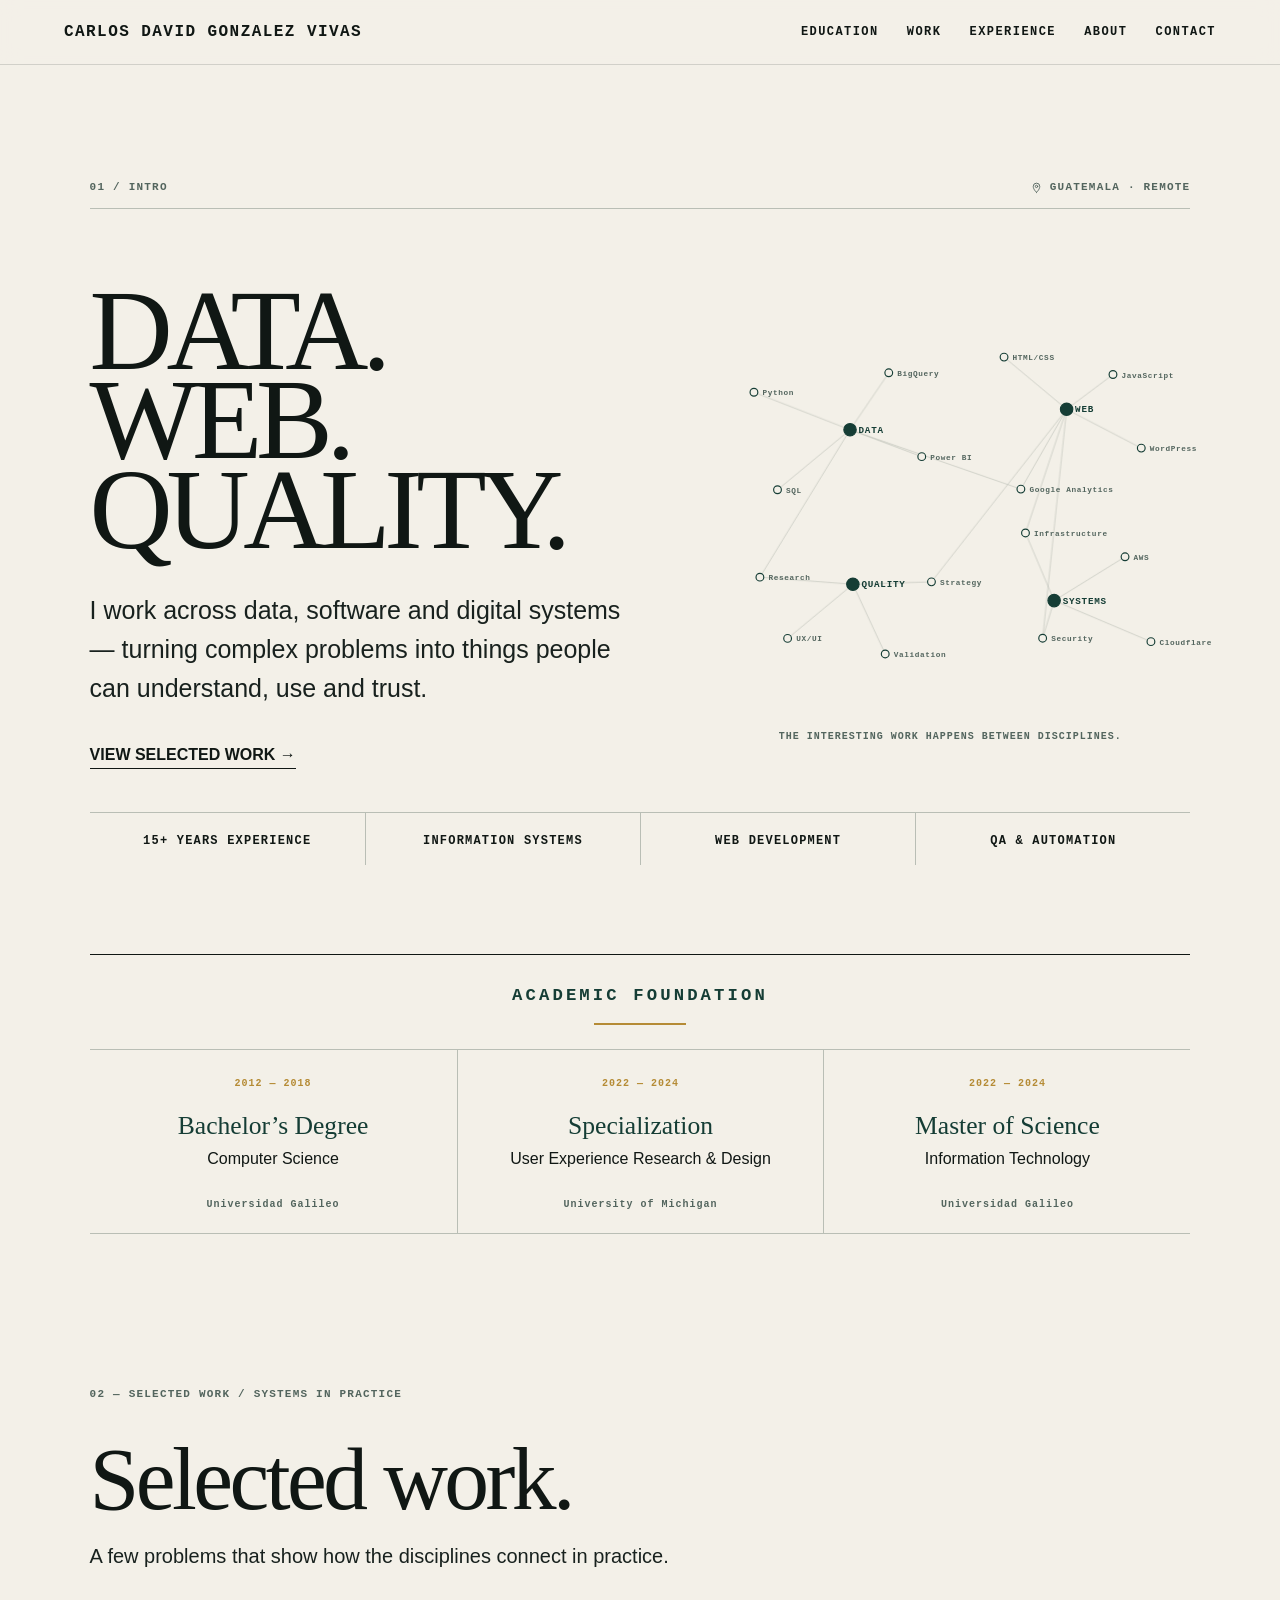
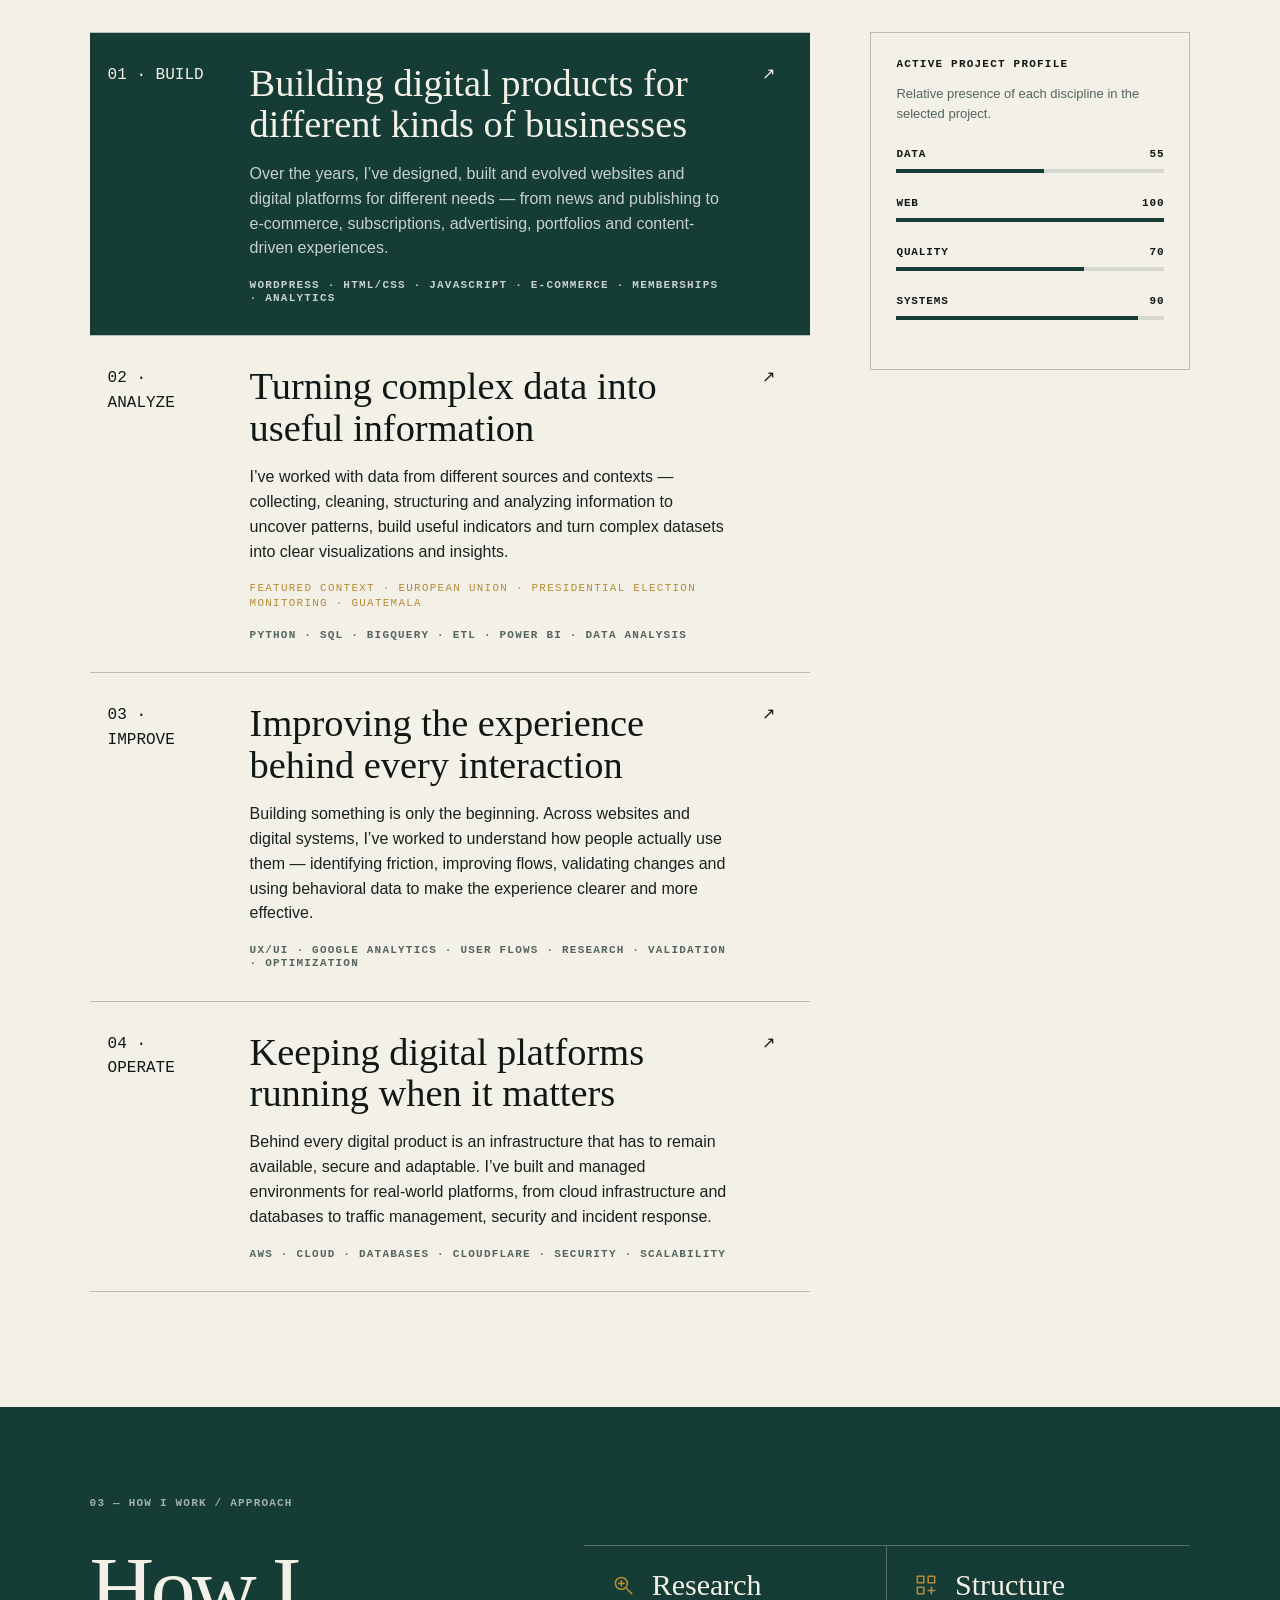
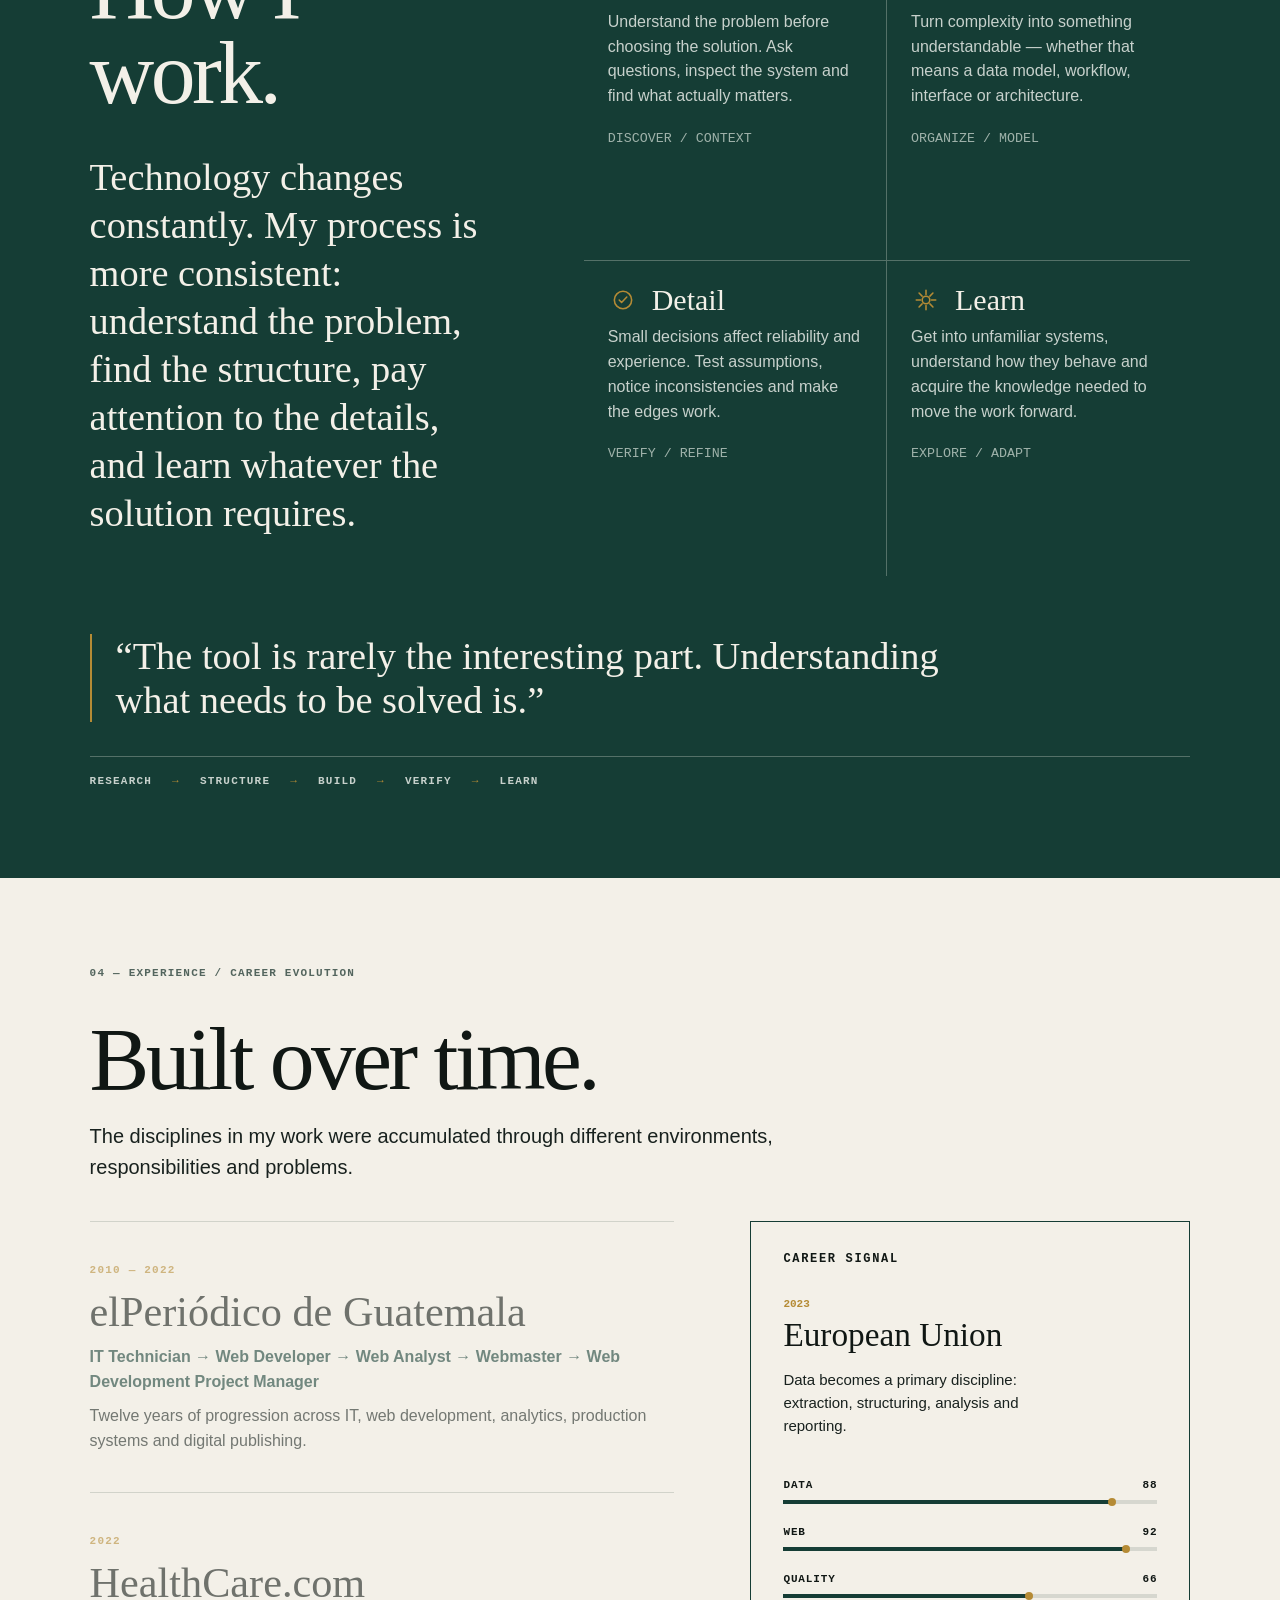
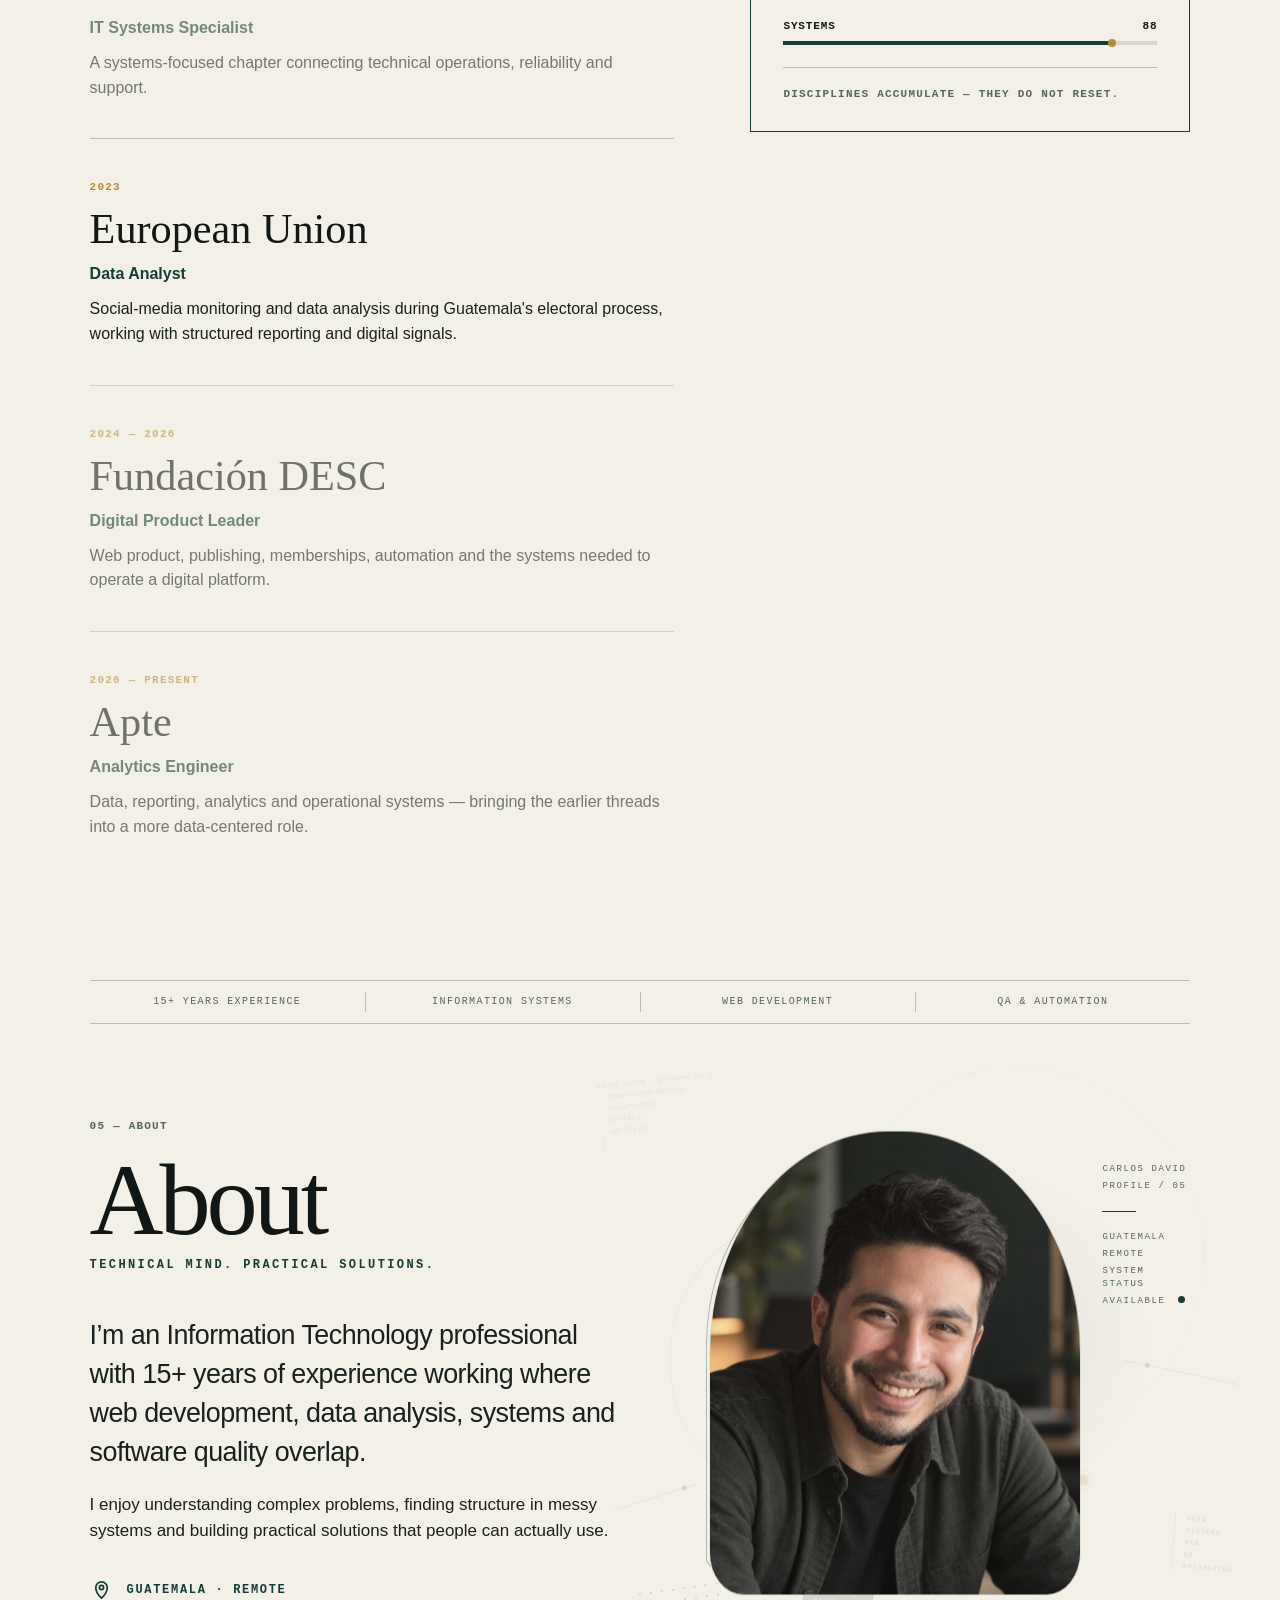
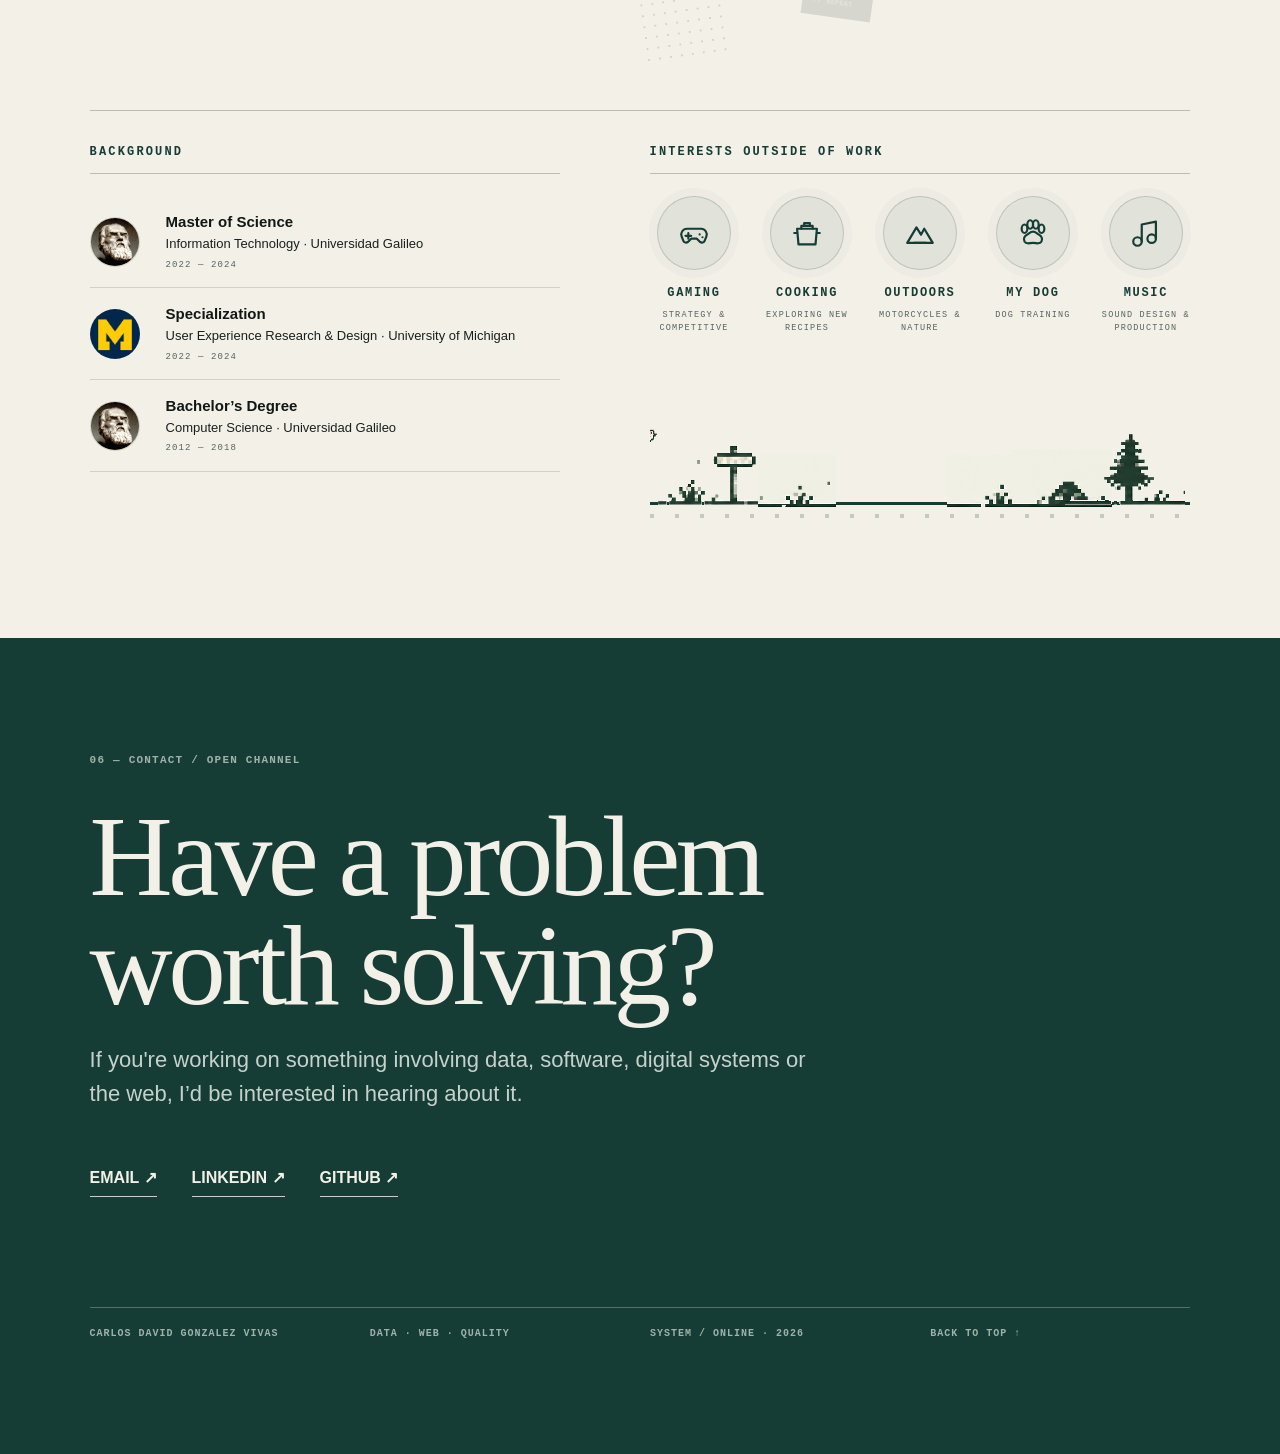
==== index.html @ f89c93a7 "Add files via upload" ====
<!doctype html>
<html lang="en">
<head>
<meta charset="utf-8"><meta name="viewport" content="width=device-width,initial-scale=1">
<!-- Portfolio v31 -->
<title>Carlos David Gonzalez Vivas — Data · Web · Quality</title>
<meta name="theme-color" content="#F3F0E8">
<meta property="og:image" content="social-preview.png">
<meta property="og:image:width" content="1200">
<meta property="og:image:height" content="630">
<meta name="twitter:image" content="social-preview.png">
<link rel="icon" href="favicon.svg" type="image/svg+xml">
<link rel="icon" href="favicon-32.png" sizes="32x32" type="image/png">
<link rel="apple-touch-icon" href="apple-touch-icon.png">
<link rel="manifest" href="site.webmanifest">
<meta property="og:type" content="website">
<meta property="og:title" content="Carlos David Gonzalez Vivas — Data · Web · Quality">
<meta property="og:description" content="Data, web, UX and systems portfolio of Carlos David Gonzalez Vivas — building, analyzing, improving and operating digital products.">
<meta name="twitter:card" content="summary_large_image">
<meta name="description" content="Data, web, UX and systems portfolio of Carlos David Gonzalez Vivas — building, analyzing, improving and operating digital products.">
<link rel="stylesheet" href="styles.css">
<script defer src="script.js"></script>
</head>
<body><a class="skip-link" href="#intro">Skip to content</a>
<header class="site-header"><a class="brand" href="#intro">CARLOS DAVID GONZALEZ VIVAS</a><nav aria-label="Primary"><a href="#education">EDUCATION</a><a href="#work">WORK</a><a href="#experience">EXPERIENCE</a><a href="#about">ABOUT</a><a href="#contact">CONTACT</a></nav></header>
<main>
<section id="intro" tabindex="-1" class="hero light section">
  <div class="eyebrow"><span>01 / INTRO</span><span class="location-meta"><svg class="location-pin" viewBox="0 0 24 24" aria-hidden="true"><path d="M12 21s6-5.1 6-11a6 6 0 1 0-12 0c0 5.9 6 11 6 11Z"></path><circle cx="12" cy="10" r="2.2"></circle></svg>GUATEMALA · REMOTE</span></div>
  <div class="hero-grid">
    <div><h1><span>DATA.</span><span>WEB.</span><span>QUALITY.</span></h1><p class="lead">I work across data, software and digital systems — turning complex problems into things people can understand, use and trust.</p><a class="arrow-link" href="#work">VIEW SELECTED WORK →</a></div>
    <div class="network-wrap"><svg id="skillNetwork" viewBox="0 0 620 470" role="img" aria-label="Connected skill network"><g class="edges"></g><g class="nodes"></g></svg><p class="network-caption">THE INTERESTING WORK HAPPENS BETWEEN DISCIPLINES.</p></div>
  </div>
  <div class="hero-meta"><span>15+ YEARS EXPERIENCE</span><span>INFORMATION SYSTEMS</span><span>WEB DEVELOPMENT</span><span>QA &amp; AUTOMATION</span></div>
</section>
  <section id="education" class="education-strip" aria-labelledby="education-title">
    <div class="education-head">
      <span class="education-label" id="education-title">ACADEMIC FOUNDATION</span>
      <div class="education-rule" aria-hidden="true"></div>
    </div>
    <div class="education-items">
      <article><span>2012 — 2018</span><strong>Bachelor’s Degree</strong><p>Computer Science</p><small>Universidad Galileo</small></article>
      <article><span>2022 — 2024</span><strong>Specialization</strong><p>User Experience Research &amp; Design</p><small>University of Michigan</small></article>
      <article><span>2022 — 2024</span><strong>Master of Science</strong><p>Information Technology</p><small>Universidad Galileo</small></article>
    </div>
  </section>

<section id="work" class="section light work"><div class="section-kicker">02 — SELECTED WORK / SYSTEMS IN PRACTICE</div><h2>Selected work.</h2><p class="section-intro">A few problems that show how the disciplines connect in practice.</p>
<div class="work-layout"><div class="projects" role="list">
<article class="project active" tabindex="0" data-profile="45,100,70,65" data-href="build.html" aria-label="Open Build case study"><div class="project-no">01 · BUILD</div><div><h3>Building digital products for different kinds of businesses</h3><p>Over the years, I’ve designed, built and evolved websites and digital platforms for different needs — from news and publishing to e-commerce, subscriptions, advertising, portfolios and content-driven experiences.</p><div class="tags">WORDPRESS · HTML/CSS · JAVASCRIPT · E-COMMERCE · MEMBERSHIPS · ANALYTICS</div></div><div class="project-arrow">↗</div></article>
<article class="project" tabindex="0" data-profile="100,35,75,50" data-href="analyze.html" aria-label="Open Analyze case study"><div class="project-no">02 · ANALYZE</div><div><h3>Turning complex data into useful information</h3><p>I’ve worked with data from different sources and contexts — collecting, cleaning, structuring and analyzing information to uncover patterns, build useful indicators and turn complex datasets into clear visualizations and insights.</p><div class="project-context">FEATURED CONTEXT · EUROPEAN UNION · PRESIDENTIAL ELECTION MONITORING · GUATEMALA</div><div class="tags">PYTHON · SQL · BIGQUERY · ETL · POWER BI · DATA ANALYSIS</div></div><div class="project-arrow">↗</div></article>
<article class="project" tabindex="0" data-profile="55,80,100,45" data-href="improve.html" aria-label="Open Improve case study"><div class="project-no">03 · IMPROVE</div><div><h3>Improving the experience behind every interaction</h3><p>Building something is only the beginning. Across websites and digital systems, I’ve worked to understand how people actually use them — identifying friction, improving flows, validating changes and using behavioral data to make the experience clearer and more effective.</p><div class="tags">UX/UI · GOOGLE ANALYTICS · USER FLOWS · RESEARCH · VALIDATION · OPTIMIZATION</div></div><div class="project-arrow">↗</div></article>
<article class="project" tabindex="0" data-profile="40,55,75,100" data-href="operate.html" aria-label="Open Operate case study"><div class="project-no">04 · OPERATE</div><div><h3>Keeping digital platforms running when it matters</h3><p>Behind every digital product is an infrastructure that has to remain available, secure and adaptable. I’ve built and managed environments for real-world platforms, from cloud infrastructure and databases to traffic management, security and incident response.</p><div class="tags">AWS · CLOUD · DATABASES · CLOUDFLARE · SECURITY · SCALABILITY</div></div><div class="project-arrow">↗</div></article>
</div>
<aside class="profile-panel"><div class="panel-label">ACTIVE PROJECT PROFILE</div><p>Relative presence of each discipline in the selected project.</p><div id="projectBars"></div></aside></div>
</section>

<section id="approach" class="section dark approach"><div class="section-kicker">03 — HOW I WORK / APPROACH</div><div class="approach-grid"><div><h2>How I work.</h2><p class="dark-lead">Technology changes constantly. My process is more consistent: understand the problem, find the structure, pay attention to the details, and learn whatever the solution requires.</p></div><div class="principles">
<div><div class="principle-title"><span class="principle-icon" aria-hidden="true"><svg viewBox="0 0 24 24"><circle cx="10.5" cy="10.5" r="5.5"/><path d="m15 15 5 5"/><path d="M8 10.5h5M10.5 8v5"/></svg></span><h3>Research</h3></div><p>Understand the problem before choosing the solution. Ask questions, inspect the system and find what actually matters.</p><small>DISCOVER / CONTEXT</small></div>
<div><div class="principle-title"><span class="principle-icon" aria-hidden="true"><svg viewBox="0 0 24 24"><rect x="4" y="4" width="6" height="6"/><rect x="14" y="4" width="6" height="6"/><rect x="4" y="14" width="6" height="6"/><path d="M14 17h6M17 14v6"/></svg></span><h3>Structure</h3></div><p>Turn complexity into something understandable — whether that means a data model, workflow, interface or architecture.</p><small>ORGANIZE / MODEL</small></div>
<div><div class="principle-title"><span class="principle-icon" aria-hidden="true"><svg viewBox="0 0 24 24"><circle cx="12" cy="12" r="8"/><path d="m8.5 12 2.2 2.3 4.8-5"/></svg></span><h3>Detail</h3></div><p>Small decisions affect reliability and experience. Test assumptions, notice inconsistencies and make the edges work.</p><small>VERIFY / REFINE</small></div>
<div><div class="principle-title"><span class="principle-icon" aria-hidden="true"><svg viewBox="0 0 24 24"><path d="M12 3v4M12 17v4M3 12h4M17 12h4M5.6 5.6l2.8 2.8M15.6 15.6l2.8 2.8M18.4 5.6l-2.8 2.8M8.4 15.6l-2.8 2.8"/><circle cx="12" cy="12" r="3.5"/></svg></span><h3>Learn</h3></div><p>Get into unfamiliar systems, understand how they behave and acquire the knowledge needed to move the work forward.</p><small>EXPLORE / ADAPT</small></div>
</div></div><blockquote>“The tool is rarely the interesting part. Understanding what needs to be solved is.”</blockquote><div class="loop">RESEARCH <i>→</i> STRUCTURE <i>→</i> BUILD <i>→</i> VERIFY <i>→</i> LEARN</div></section>

<section id="experience" class="section light experience"><div class="section-kicker">04 — EXPERIENCE / CAREER EVOLUTION</div><h2>Built over time.</h2><p class="section-intro">The disciplines in my work were accumulated through different environments, responsibilities and problems.</p>
<div class="experience-layout"><div class="timeline">
<article class="role active" data-role="0"><span>2010 — 2022</span><h3>elPeriódico de Guatemala</h3><p class="role-title">IT Technician → Web Developer → Web Analyst → Webmaster → Web Development Project Manager</p><p>Twelve years of progression across IT, web development, analytics, production systems and digital publishing.</p></article>
<article class="role" data-role="1"><span>2022</span><h3>HealthCare.com</h3><p class="role-title">IT Systems Specialist</p><p>A systems-focused chapter connecting technical operations, reliability and support.</p></article>
<article class="role" data-role="2"><span>2023</span><h3>European Union</h3><p class="role-title">Data Analyst</p><p>Social-media monitoring and data analysis during Guatemala's electoral process, working with structured reporting and digital signals.</p></article>
<article class="role" data-role="3"><span>2024 — 2026</span><h3>Fundación DESC</h3><p class="role-title">Digital Product Leader</p><p>Web product, publishing, memberships, automation and the systems needed to operate a digital platform.</p></article>
<article class="role" data-role="4"><span>2026 — PRESENT</span><h3>Apte</h3><p class="role-title">Analytics Engineer</p><p>Data, reporting, analytics and operational systems — bringing the earlier threads into a more data-centered role.</p></article>
</div>
<aside class="career-panel"><div class="panel-label">CAREER SIGNAL</div><div id="careerYear">2010 — 2022</div><h3 id="careerTitle">elPeriódico de Guatemala</h3><p id="careerChange">IT → web → analytics → systems. The foundation of the connected profile.</p><div id="careerSignals"></div><div class="career-mobile-controls" aria-label="Career navigation"><button type="button" id="careerPrev" aria-label="Previous career chapter">←</button><span id="careerCount">01 / 05</span><button type="button" id="careerNext" aria-label="Next career chapter">→</button></div><div class="signal-note">DISCIPLINES ACCUMULATE — THEY DO NOT RESET.</div></aside></div></section>

<section id="about" class="section light about">
  <div class="about-topline" aria-hidden="true"><span>15+ YEARS EXPERIENCE</span><span>INFORMATION SYSTEMS</span><span>WEB DEVELOPMENT</span><span>QA &amp; AUTOMATION</span></div>
  <div class="about-main">
    <div class="about-copy">
      <div class="section-kicker">05 — ABOUT</div>
      <h2>About</h2>
      <p class="about-tagline">TECHNICAL MIND. PRACTICAL SOLUTIONS.</p>
      <p class="about-lead">I’m an Information Technology professional with 15+ years of experience working where web development, data analysis, systems and software quality overlap.</p>
      <p>I enjoy understanding complex problems, finding structure in messy systems and building practical solutions that people can actually use.</p>
      <div class="about-location"><svg viewBox="0 0 24 24" aria-hidden="true"><path d="M12 21s6-5.2 6-11a6 6 0 1 0-12 0c0 5.8 6 11 6 11Z"/><circle cx="12" cy="10" r="2.2"/></svg><span>GUATEMALA · REMOTE</span></div>
    </div>
    <div class="about-portrait-wrap" id="aboutPortrait">
      <div class="portrait-art" aria-hidden="true">
        <span class="art-shape art-arc" data-from="-42,32,-18" data-to="0,0,0"></span>
        <span class="art-shape art-orbit" data-from="46,-35,22" data-to="0,0,0"></span>
        <span class="art-shape art-block" data-from="-54,-18,-13" data-to="0,0,0"></span>
        <span class="art-shape art-circle art-circle-a" data-from="38,48,0" data-to="0,0,0"></span>
        <span class="art-shape art-circle art-circle-b" data-from="-30,-45,0" data-to="0,0,0"></span>
        <span class="art-shape art-cross" data-from="58,22,18" data-to="0,0,0"></span>
        <span class="art-shape art-dots" data-from="-48,45,-8" data-to="0,0,0"></span>
        <span class="art-shape art-rule art-rule-a" data-from="65,-28,12" data-to="0,0,0"></span>
        <span class="art-shape art-rule art-rule-b" data-from="-55,20,-18" data-to="0,0,0"></span>
        <span class="art-code" data-from="-58,-35,-6" data-to="0,0,0"><code>const solve = problem =&gt; {<br>&nbsp;&nbsp;research(problem);<br>&nbsp;&nbsp;structure();<br>&nbsp;&nbsp;build();<br>&nbsp;&nbsp;verify();<br>};</code></span>
        <span class="art-stack" data-from="62,42,8" data-to="0,0,0">// BUILD<br>// AUTOMATE<br>// ANALYZE<br>// IMPROVE<br>// REPEAT</span>
        <span class="art-disciplines" data-from="52,-44,5" data-to="0,0,0">DATA<br>SYSTEMS<br>WEB<br>QA<br>AUTOMATION</span>
      </div>
      <div class="portrait-frame" aria-hidden="true"></div>
      <div class="portrait"><img src="profile.png" alt="Portrait of Carlos David Gonzalez Vivas" loading="lazy" decoding="async"></div>
      <div class="portrait-meta"><span>CARLOS DAVID</span><span>PROFILE / 05</span><i></i><span>GUATEMALA</span><span>REMOTE</span><span>SYSTEM STATUS</span><span>AVAILABLE <b></b></span></div>
    </div>
  </div>

  <div class="about-details">
    <section class="background-block" aria-labelledby="background-title">
      <h3 id="background-title">BACKGROUND</h3>
      <div class="education-list">
        <article class="education-item"><div class="edu-mark edu-mark-logo" aria-hidden="true"><img src="galileo-mark.png" alt="" loading="lazy" decoding="async"></div><div><strong>Master of Science</strong><span>Information Technology · Universidad Galileo</span><small>2022 — 2024</small></div></article>
        <article class="education-item"><div class="edu-mark edu-mark-logo edu-mark-um" aria-hidden="true"><img src="michigan-mark.png" alt="" loading="lazy" decoding="async"></div><div><strong>Specialization</strong><span>User Experience Research &amp; Design · University of Michigan</span><small>2022 — 2024</small></div></article>
        <article class="education-item"><div class="edu-mark edu-mark-logo" aria-hidden="true"><img src="galileo-mark.png" alt="" loading="lazy" decoding="async"></div><div><strong>Bachelor’s Degree</strong><span>Computer Science · Universidad Galileo</span><small>2012 — 2018</small></div></article>
      </div>
    </section>

    <section class="interests-block" aria-labelledby="interests-title">
      <h3 id="interests-title">INTERESTS OUTSIDE OF WORK</h3>
      <div class="interest-grid">
        <article class="interest"><div class="interest-icon" aria-hidden="true"><svg viewBox="0 0 24 24"><path d="M7 9h10a4 4 0 0 1 3.7 5.5l-1.2 3a2 2 0 0 1-3.2.8L14 16h-4l-2.3 2.3a2 2 0 0 1-3.2-.8l-1.2-3A4 4 0 0 1 7 9Z"/><path d="M8 12v4M6 14h4M16 13h.01M18 15h.01"/></svg></div><strong>GAMING</strong><small>STRATEGY &amp; COMPETITIVE</small></article>
        <article class="interest"><div class="interest-icon" aria-hidden="true"><svg viewBox="0 0 24 24"><path d="M5 9h14l-1 11H6L5 9Z"/><path d="M8 9V7h8v2M10 7V5h4v2M3 12h2M19 12h2"/></svg></div><strong>COOKING</strong><small>EXPLORING NEW RECIPES</small></article>
        <article class="interest"><div class="interest-icon" aria-hidden="true"><svg viewBox="0 0 24 24"><path d="m3 19 6.5-11 3.2 5.2L15 9l6 10H3Z"/><path d="M8 19h8"/></svg></div><strong>OUTDOORS</strong><small>MOTORCYCLES &amp; NATURE</small></article>
        <article class="interest"><div class="interest-icon" aria-hidden="true"><svg viewBox="0 0 24 24"><path d="M8 13c-2 1-3 3-2 5 1.2 2.2 3.4 1 6 1s4.8 1.2 6-1c1-2-0-4-2-5-1.4-.8-2.2-2-4-2s-2.6 1.2-4 2Z"/><ellipse cx="6" cy="9" rx="2" ry="3"/><ellipse cx="18" cy="9" rx="2" ry="3"/><ellipse cx="10" cy="6" rx="2" ry="3"/><ellipse cx="14" cy="6" rx="2" ry="3"/></svg></div><strong>MY DOG</strong><small>DOG TRAINING</small></article>
        <article class="interest"><div class="interest-icon" aria-hidden="true"><svg viewBox="0 0 24 24"><path d="M9 18V6l10-2v12"/><circle cx="6" cy="18" r="3"/><circle cx="16" cy="16" r="3"/></svg></div><strong>MUSIC</strong><small>SOUND DESIGN &amp; PRODUCTION</small></article>
      </div>
      <div class="shiba-scene shiba-scene-sprites" aria-label="Pixel-art Shiba Inu running through a small landscape">
        <div class="sprite-ground" aria-hidden="true">
          <img class="scene-sprite scene-sign" src="scene-sign.png" alt="" loading="lazy" decoding="async">
          <img class="scene-sprite scene-grass1" src="scene-grass1.png" alt="" loading="lazy" decoding="async">
          <img class="scene-sprite scene-grass2" src="scene-grass2.png" alt="" loading="lazy" decoding="async">
          <img class="scene-sprite scene-rock" src="scene-rock.png" alt="" loading="lazy" decoding="async">
          <img class="scene-sprite scene-pine" src="scene-pine.png" alt="" loading="lazy" decoding="async">
        </div>
        <div class="chase-pack" aria-hidden="true">
          <img class="shiba-sprite-runner" src="shiba-sprite.png" alt="" loading="lazy" decoding="async">
          <img class="bird-sprite-fly" src="bird-sprite.png" alt="" loading="lazy" decoding="async">
        </div>
      </div>
    </section>
  </div>
</section>

<section id="contact" class="section dark contact"><div class="section-kicker">06 — CONTACT / OPEN CHANNEL</div><h2>Have a problem<br>worth solving?</h2><p>If you're working on something involving data, software, digital systems or the web, I’d be interested in hearing about it.</p><div class="contact-links"><a href="mailto:david.vivas918@gmail.com" aria-label="Email David Gonzalez">EMAIL ↗</a><a href="https://www.linkedin.com/in/david-gonzalez-vivas/" aria-label="David Gonzalez on LinkedIn" target="_blank" rel="noopener noreferrer">LINKEDIN ↗</a><a href="https://github.com/david-gonzalez-vivas" aria-label="David Gonzalez on GitHub" target="_blank" rel="noopener noreferrer">GITHUB ↗</a></div><footer><span>CARLOS DAVID GONZALEZ VIVAS</span><span>DATA · WEB · QUALITY</span><span>SYSTEM / ONLINE · 2026</span><a href="#intro">BACK TO TOP ↑</a></footer></section>
</main>
</body></html>
---- styles.css ----
:root{--paper:#f3f0e8;--green:#153d35;--deep:#0b211d;--ink:#101714;--body:#18211e;--muted:#53655e;--line:#b9beb5;--gold:#b58b35;--cream:#f3f0e8;--darkmuted:#c7d1cc;--darkline:#547168}*{box-sizing:border-box}html{scroll-behavior:smooth}body{margin:0;background:var(--paper);color:var(--ink);font-family:Arial,Helvetica,sans-serif;line-height:1.55}.site-header{position:sticky;top:0;z-index:20;display:flex;justify-content:space-between;align-items:center;padding:18px clamp(24px,5vw,72px);background:rgba(243,240,232,.94);backdrop-filter:blur(10px);border-bottom:1px solid rgba(16,23,20,.15)}a{color:inherit;text-decoration:none}.brand,.site-header nav,.eyebrow,.section-kicker,.tags,.panel-label,.hero-meta,.loop,.role>span,dt,.signal-note{font:700 11px/1.2 ui-monospace,SFMono-Regular,Menlo,monospace;letter-spacing:.11em}.site-header nav{display:flex;gap:24px}.site-header nav a:hover{color:var(--gold)}.section{padding:clamp(70px,9vw,140px) clamp(24px,7vw,110px)}.light{background:var(--paper)}.dark{background:var(--green);color:var(--cream)}.eyebrow{display:flex;justify-content:space-between;color:var(--muted);border-bottom:1px solid var(--line);padding-bottom:14px}.hero{min-height:92vh}.hero-grid{display:grid;grid-template-columns:1.05fr .95fr;gap:7vw;align-items:center;padding:6vw 0}.hero h1{font:400 clamp(64px,9vw,148px)/.78 Georgia,serif;letter-spacing:-.055em;margin:0}.hero h1 span{display:block}.lead{max-width:610px;font-size:clamp(18px,2vw,25px);color:var(--body);margin:36px 0}.arrow-link{font-weight:700;border-bottom:1px solid var(--ink);padding-bottom:5px}.network-wrap{align-self:stretch;display:flex;flex-direction:column;justify-content:center}#skillNetwork{width:100%;min-height:420px}.edge{stroke:var(--line);stroke-width:1;opacity:.75}.node circle{fill:var(--paper);stroke:var(--green);stroke-width:1.5}.node.core circle{fill:var(--green)}.node text{font:700 10px ui-monospace,monospace;fill:var(--muted);letter-spacing:.08em}.node.core text{fill:var(--green);font-size:12px}.network-caption{font:700 10px ui-monospace,monospace;color:var(--muted);letter-spacing:.1em;text-align:center}.hero-meta{display:grid;grid-template-columns:repeat(4,1fr);gap:16px;border-top:1px solid var(--line);padding-top:16px;color:var(--muted)}.section-kicker{color:var(--muted);margin-bottom:35px}.dark .section-kicker{color:#9fb2aa}.section h2{font:400 clamp(48px,7vw,104px)/.95 Georgia,serif;letter-spacing:-.04em;margin:0 0 20px}.section-intro{font-size:20px;color:var(--body);max-width:700px;margin-bottom:60px}.work-layout{display:grid;grid-template-columns:minmax(0,1fr) 320px;gap:60px}.project{display:grid;grid-template-columns:110px minmax(0,1fr) 30px;column-gap:32px;row-gap:20px;padding:30px 18px;border-top:1px solid var(--line);cursor:pointer;transition:.25s}.project:last-child{border-bottom:1px solid var(--line)}.project h3{font:400 clamp(24px,3vw,40px)/1.08 Georgia,serif;margin:0 0 10px}.project p{color:var(--body);max-width:760px}.project-no,.project-arrow{font-family:ui-monospace,monospace}.tags{color:var(--muted);margin-top:18px}.project.active,.project:hover,.project:focus-visible{background:var(--green);color:var(--cream);outline:none}.project.active p,.project:hover p,.project:focus-visible p,.project.active .tags,.project:hover .tags,.project:focus-visible .tags{color:var(--darkmuted)}.profile-panel,.career-panel{position:sticky;top:100px;align-self:start;border:1px solid var(--line);padding:25px}.profile-panel p{font-size:13px;color:var(--muted)}.bar{margin:24px 0}.bar-head{display:flex;justify-content:space-between;font:700 11px ui-monospace,monospace;letter-spacing:.08em}.track{height:4px;background:#d6d7cf;margin-top:9px}.fill{height:100%;background:var(--green);transition:width .45s ease}.approach-grid{display:grid;grid-template-columns:.8fr 1.2fr;gap:9vw}.dark-lead{font:400 clamp(24px,3vw,40px)/1.25 Georgia,serif;color:var(--cream)}.principles{display:grid;grid-template-columns:1fr 1fr}.principles>div{padding:25px;border-top:1px solid var(--darkline)}.principles>div:nth-child(odd){border-right:1px solid var(--darkline)}.principles h3{font:400 32px Georgia,serif;margin:12px 0}.principles p{color:var(--darkmuted)}.principles small{font-family:ui-monospace,monospace;color:#9fb2aa}.approach blockquote{font:400 clamp(30px,4vw,58px)/1.15 Georgia,serif;max-width:1000px;margin:100px 0 50px;border-left:2px solid var(--gold);padding-left:30px}.loop{border-top:1px solid var(--darkline);padding-top:20px;color:var(--darkmuted);display:flex;gap:20px;flex-wrap:wrap}.loop i{color:var(--gold);font-style:normal}.experience-layout{display:grid;grid-template-columns:minmax(0,1fr) 390px;gap:8vw}.role{min-height:42vh;padding:40px 0;border-top:1px solid var(--line);opacity:.55;transition:.3s}.role.active{opacity:1}.role>span{color:var(--gold)}.role h3{font:400 clamp(34px,4vw,58px)/1 Georgia,serif;margin:14px 0}.role-title{font-weight:700;color:var(--green);max-width:720px}.role p:last-child{color:var(--body);max-width:720px}.career-panel{border-color:var(--green);top:120px}.career-panel #careerYear{font:700 11px ui-monospace,monospace;color:var(--gold);margin:28px 0 8px}.career-panel h3{font:400 30px Georgia,serif;margin:0}.career-panel>p{color:var(--body)}.career-panel .track{background:#d6d7cf}.career-panel .fill{position:relative}.career-panel .fill:after{content:"";position:absolute;right:-3px;top:-2px;width:8px;height:8px;border-radius:50%;background:var(--gold)}.signal-note{color:var(--muted);border-top:1px solid var(--line);padding-top:18px;margin-top:30px}.about-grid{display:grid;grid-template-columns:.8fr 1.2fr;gap:8vw;align-items:start}.portrait-placeholder{aspect-ratio:4/5;background:var(--green);color:var(--cream);display:grid;place-content:center;text-align:center;font:700 13px ui-monospace,monospace;letter-spacing:.12em}.portrait-placeholder small{color:var(--darkmuted);margin-top:8px}.about-lead{font:400 clamp(25px,3vw,40px)/1.25 Georgia,serif}.about p{color:var(--body)}dl{margin-top:55px;border-top:1px solid var(--line)}dl>div{display:grid;grid-template-columns:150px 1fr;padding:18px 0;border-bottom:1px solid var(--line)}dt{color:var(--muted)}dd{margin:0}.contact h2{font-size:clamp(58px,9vw,135px)}.contact>p{max-width:720px;font-size:22px;color:var(--darkmuted)}.contact-links{display:flex;gap:35px;margin:55px 0 110px;font-weight:700}.contact-links a{border-bottom:1px solid var(--darkmuted);padding-bottom:5px}.contact footer{display:grid;grid-template-columns:repeat(4,1fr);gap:20px;border-top:1px solid var(--darkline);padding-top:20px;font:700 10px ui-monospace,monospace;color:#9fb2aa;letter-spacing:.1em}
@media(max-width:900px){.site-header nav{gap:12px}.site-header nav a:nth-child(2){display:none}.hero-grid,.work-layout,.approach-grid,.experience-layout,.about-grid{grid-template-columns:1fr}.network-wrap{margin-top:30px}.hero-meta{grid-template-columns:1fr 1fr}.profile-panel,.career-panel{position:relative;top:auto}.principles{grid-template-columns:1fr}.principles>div:nth-child(odd){border-right:0}.role{min-height:auto;padding:60px 0}.contact footer{grid-template-columns:1fr 1fr}}@media(max-width:600px){.site-header{padding:16px 20px}.site-header nav{font-size:9px}.site-header nav a:nth-child(3){display:none}.section{padding-left:20px;padding-right:20px}.hero h1{font-size:19vw}.eyebrow{gap:10px}.hero-meta{grid-template-columns:1fr}.project{grid-template-columns:88px minmax(0,1fr);column-gap:22px}.project-arrow{display:none}#skillNetwork{min-height:330px}.contact-links{flex-direction:column;align-items:flex-start}.contact footer{grid-template-columns:1fr}dl>div{grid-template-columns:1fr;gap:6px}}
@media(prefers-reduced-motion:reduce){html{scroll-behavior:auto}*,*:before,*:after{transition:none!important;animation:none!important}}

/* v2 — academic bridge + interactive skill network */
.hero{padding-bottom:clamp(40px,5vw,70px)}
.education-strip{padding:0 clamp(24px,7vw,110px) clamp(55px,6vw,90px);background:var(--paper)}
.education-head{display:grid;grid-template-columns:190px 1fr;gap:40px;align-items:center;padding:22px 0 18px;border-top:1px solid var(--ink)}
.education-label,.education-items span,.education-items small{font:700 10px/1.25 ui-monospace,SFMono-Regular,Menlo,monospace;letter-spacing:.1em}
.education-label{color:var(--green)}
.education-rule{height:1px;background:var(--line);width:100%}
.education-items{display:grid;grid-template-columns:repeat(3,1fr);margin-left:230px}
.education-items article{padding:24px 24px 8px 0;border-bottom:1px solid var(--line)}
.education-items article+article{padding-left:24px;border-left:1px solid var(--line)}
.education-items span{display:block;color:var(--gold);margin-bottom:22px}
.education-items strong{display:block;font:400 24px/1.1 Georgia,serif;color:var(--green)}
.education-items p{margin:7px 0 18px;color:var(--ink);font-size:15px}
.education-items small{color:var(--muted)}
.work{padding-top:clamp(55px,6vw,90px)}
.network-wrap{perspective:900px}
#skillNetwork{overflow:visible;transform-origin:center;transition:transform .35s ease}
.edge{stroke-dasharray:420;stroke-dashoffset:420;opacity:0;transition:stroke .25s,opacity .25s,stroke-width .25s}
.network-ready .edge{animation:drawEdge .9s cubic-bezier(.2,.7,.2,1) forwards;animation-delay:var(--delay,0ms)}
.node{opacity:0;transform-box:fill-box;transform-origin:center;transition:opacity .35s}
.network-ready .node{animation:nodeIn .55s ease forwards;animation-delay:var(--delay,0ms)}
.node circle{transition:r .22s,fill .22s,stroke .22s}
.node text{transition:fill .22s,opacity .22s}
.node.is-related circle{fill:var(--gold);stroke:var(--gold)}
.node.is-related text{fill:var(--ink)}
.node.is-dim{opacity:.22!important}
.edge.is-related{stroke:var(--gold);stroke-width:2;opacity:1!important}
.edge.is-dim{opacity:.12!important}
.node.core{cursor:pointer}
.node.core:hover circle{r:11}
@keyframes drawEdge{to{stroke-dashoffset:0;opacity:.75}}
@keyframes nodeIn{from{opacity:0}to{opacity:1}}
@media(max-width:900px){.education-head{grid-template-columns:1fr;gap:12px}.education-items{margin-left:0}.education-items strong{font-size:21px}}
@media(max-width:650px){.education-strip{padding-left:20px;padding-right:20px}.education-items{grid-template-columns:1fr}.education-items article+article{padding-left:0;border-left:0}.education-items article{padding:22px 0}.education-items span{margin-bottom:10px}}
@media(prefers-reduced-motion:reduce){.edge,.node{animation:none!important;transition:none!important}.network-ready .edge{stroke-dashoffset:0;opacity:.75}.network-ready .node{opacity:1;transform:none}#skillNetwork{transition:none}}

/* v5 — centered academic divider + tighter career rhythm */
.education-strip{padding-top:clamp(12px,2vw,28px)}
.education-head{display:flex;flex-direction:column;gap:16px;text-align:center;padding:30px 0 24px;border-top:1px solid var(--ink)}
.education-label{font-size:clamp(14px,1.35vw,18px);letter-spacing:.18em;color:var(--green)}
.education-rule{width:min(92px,18vw);height:2px;background:var(--gold)}
.education-items{margin-left:0;max-width:1180px;margin-inline:auto;border-top:1px solid var(--line)}
.education-items article{text-align:center;padding:28px 24px 18px}
.education-items article+article{padding-left:24px}
.education-items strong{font-size:clamp(22px,2vw,29px)}
.education-items p{font-size:16px}

.experience{padding-top:clamp(75px,7vw,105px);padding-bottom:clamp(75px,7vw,105px)}
.experience .section-intro{margin-bottom:38px}
.experience-layout{grid-template-columns:minmax(0,1fr) minmax(320px,390px);gap:clamp(50px,7vw,100px);align-items:start}
.role{min-height:0;padding:34px 0 38px;opacity:.58}
.role h3{font-size:clamp(31px,3.3vw,50px);margin:10px 0 12px}
.role-title{margin:0 0 10px}
.role p:last-child{margin:0}
.career-panel{top:105px;padding:22px 24px}
.career-panel .bar{margin:19px 0}
.career-panel #careerYear{margin-top:22px}
.signal-note{margin-top:22px}
@media(max-width:900px){.education-head{display:flex}.education-items article{text-align:left}.role{padding:42px 0}.experience-layout{gap:30px}}

/* v6 — stronger navigation + compact icon-led approach */
.site-header{padding-top:20px;padding-bottom:20px}
.brand{font-size:12px}
.site-header nav{gap:clamp(18px,2.2vw,34px);font-size:12px;letter-spacing:.12em}
.site-header nav a{position:relative;padding:5px 0}
.site-header nav a:after{content:"";position:absolute;left:0;right:100%;bottom:0;height:1px;background:var(--gold);transition:right .22s ease}
.site-header nav a:hover:after,.site-header nav a:focus-visible:after{right:0}
#education{scroll-margin-top:80px}

.approach{padding-top:clamp(70px,7vw,105px);padding-bottom:clamp(70px,7vw,105px)}
.approach-grid{gap:clamp(55px,7vw,100px)}
.principles>div{padding:22px 24px 24px}
.principle-title{display:flex;align-items:center;gap:14px;margin-bottom:8px}
.principle-title h3{margin:0;font-size:30px}
.principle-icon{width:30px;height:30px;flex:0 0 30px;display:grid;place-items:center;color:var(--gold)}
.principle-icon svg{width:26px;height:26px;fill:none;stroke:currentColor;stroke-width:1.45;stroke-linecap:round;stroke-linejoin:round}
.principles p{margin:8px 0 16px}
.approach blockquote{font-size:clamp(24px,3vw,42px);max-width:860px;margin:58px 0 34px;padding-left:24px}
.loop{padding-top:18px}

@media(max-width:900px){
  .site-header{align-items:flex-start;gap:18px}
  .site-header nav{gap:14px;font-size:10px;flex-wrap:wrap;justify-content:flex-end}
  .site-header nav a:nth-child(2){display:inline}
  .approach-grid{gap:35px}
}
@media(max-width:600px){
  .site-header{position:relative;display:block}
  .site-header nav{margin-top:12px;justify-content:flex-start;gap:10px 16px;font-size:9px}
  .site-header nav a:nth-child(3){display:inline}
  .principle-title h3{font-size:28px}
  .approach blockquote{margin-top:42px}
}

/* v7 — stronger identity/meta rhythm + denser career section */
.brand{font-size:clamp(14px,1.25vw,18px);letter-spacing:.09em;white-space:nowrap}
.hero-grid{padding-bottom:clamp(24px,3.4vw,52px)}
.hero-meta{gap:0;border-top:1px solid var(--line);padding-top:0;color:var(--ink)}
.hero-meta span{min-height:52px;display:flex;align-items:center;padding:14px 18px 10px 0;font-size:12px;line-height:1.35}
.hero-meta span+span{border-left:1px solid var(--line);padding-left:18px}

.experience{padding-bottom:clamp(38px,4vw,58px)}
.experience-layout{grid-template-columns:minmax(0,1fr) minmax(390px,440px);gap:clamp(46px,6vw,86px)}
.timeline .role:last-child{padding-bottom:12px}
.career-panel{padding:30px 32px;min-height:470px;display:flex;flex-direction:column}
.career-panel .panel-label{font-size:12px;letter-spacing:.14em}
.career-panel #careerYear{margin-top:32px}
.career-panel h3{font-size:clamp(32px,2.6vw,40px);line-height:1.04}
.career-panel>p{font-size:15px;max-width:34ch}
.career-panel #careerSignals{margin-top:4px}
.career-panel .bar{margin:22px 0}
.career-panel .signal-note{margin-top:auto;padding-top:20px}
.career-mobile-controls{display:none}

@media(max-width:1050px){
  .brand{font-size:14px}
  .site-header nav{gap:14px;font-size:10px}
}
@media(max-width:900px){
  .brand{font-size:15px}
  .hero-meta{grid-template-columns:1fr 1fr}
  .hero-meta span:nth-child(3){border-left:0;border-top:1px solid var(--line)}
  .hero-meta span:nth-child(4){border-top:1px solid var(--line)}
  .experience-layout{display:block}
  .experience .timeline{display:none}
  .career-panel{position:relative;top:auto;width:100%;min-height:0;padding:30px;}
  .career-panel>p{max-width:52ch}
  .career-mobile-controls{display:flex;align-items:center;justify-content:space-between;border-top:1px solid var(--line);padding-top:18px;margin-top:26px}
  .career-mobile-controls button{appearance:none;border:1px solid var(--green);background:transparent;color:var(--green);width:42px;height:36px;cursor:pointer;font-size:18px}
  .career-mobile-controls button:hover,.career-mobile-controls button:focus-visible{background:var(--green);color:var(--paper);outline:none}
  .career-mobile-controls span{font:700 10px/1 ui-monospace,SFMono-Regular,Menlo,monospace;letter-spacing:.12em;color:var(--muted)}
}
@media(max-width:600px){
  .brand{font-size:14px;white-space:normal;display:block;line-height:1.3}
  .hero-meta{grid-template-columns:1fr 1fr}
  .hero-meta span{font-size:10px;padding:12px 10px 10px 0;min-height:48px}
  .hero-meta span+span{padding-left:10px}
  .hero-meta span:nth-child(3){border-left:0}
  .experience{padding-bottom:34px}
  .career-panel{padding:24px 22px}
  .career-panel h3{font-size:32px}
}

/* v8 — centered hero credentials + inline mobile project profiles */
.hero-meta span{justify-content:center;text-align:center;padding-left:18px;padding-right:18px}

.mobile-project-profile{display:none}
@media(max-width:900px){
  .work-layout{display:block}
  .profile-panel{display:none}
  .mobile-project-profile{display:grid;grid-template-columns:repeat(4,minmax(0,1fr));gap:12px;margin-top:22px;padding-top:16px;border-top:1px solid currentColor}
  .mobile-project-profile .mini-bar{min-width:0}
  .mobile-project-profile .mini-bar-head{display:flex;justify-content:space-between;gap:6px;font:700 9px/1.2 ui-monospace,SFMono-Regular,Menlo,monospace;letter-spacing:.07em}
  .mobile-project-profile .mini-track{height:3px;background:rgba(83,101,94,.22);margin-top:7px;overflow:hidden}
  .mobile-project-profile .mini-fill{height:100%;background:var(--green)}
  .project.active .mobile-project-profile .mini-track,.project:hover .mobile-project-profile .mini-track,.project:focus-visible .mobile-project-profile .mini-track{background:rgba(243,240,232,.24)}
  .project.active .mobile-project-profile .mini-fill,.project:hover .mobile-project-profile .mini-fill,.project:focus-visible .mobile-project-profile .mini-fill{background:var(--cream)}
}
@media(max-width:600px){
  .hero-meta span{padding-left:10px;padding-right:10px}
  .mobile-project-profile{grid-template-columns:1fr 1fr;gap:13px 16px;margin-top:18px;padding-top:14px}
  .mobile-project-profile .mini-bar-head{font-size:8px}
}

.portrait{aspect-ratio:4/5;overflow:hidden;background:var(--green)}
.portrait img{width:100%;height:100%;display:block;object-fit:cover;object-position:center 35%}


/* v10 — location marker + seamless network resume */
.location-meta{display:inline-flex;align-items:center;gap:7px}
.location-pin{width:13px;height:13px;fill:none;stroke:currentColor;stroke-width:1.7;stroke-linecap:round;stroke-linejoin:round;flex:0 0 auto}

/* v14 — node entrance animation no longer owns CSS transform.
   This lets the SVG transform attribute drive breathing continuously. */
#skillNetwork .node { transform-box: fill-box; transform-origin: center; }

/* v16 — editorial About redesign */
.about{overflow:hidden;padding-top:clamp(52px,6vw,86px)}
.about-topline{display:grid;grid-template-columns:repeat(4,1fr);border-top:1px solid var(--line);border-bottom:1px solid var(--line);font:500 10px/1.2 ui-monospace,SFMono-Regular,Menlo,monospace;letter-spacing:.14em;color:var(--muted);margin-bottom:clamp(54px,6vw,90px)}
.about-topline span{padding:15px 18px;text-align:center;position:relative}.about-topline span+span:before{content:"";position:absolute;left:0;top:11px;bottom:11px;width:1px;background:var(--line)}
.about-main{display:grid;grid-template-columns:minmax(0,1.05fr) minmax(360px,.95fr);gap:clamp(48px,7vw,110px);align-items:center}
.about .section-kicker{margin-bottom:18px}.about-copy h2{font-size:clamp(72px,8vw,126px);margin-bottom:10px}.about-tagline{font:600 12px/1.3 ui-monospace,SFMono-Regular,Menlo,monospace;letter-spacing:.2em;color:var(--green)!important;margin:0 0 42px}.about-copy .about-lead{font:400 clamp(22px,2.1vw,31px)/1.45 Arial,Helvetica,sans-serif;letter-spacing:-.02em;max-width:760px;margin-bottom:20px}.about-copy>p:not(.about-tagline):not(.about-lead){max-width:680px;font-size:17px}
.about-location{display:flex;align-items:center;gap:14px;margin-top:34px;font:700 12px/1 ui-monospace,SFMono-Regular,Menlo,monospace;letter-spacing:.14em;color:var(--green)}.about-location svg{width:23px;height:23px;fill:none;stroke:currentColor;stroke-width:1.8}
.about-portrait-wrap{position:relative;min-height:470px;display:flex;align-items:center;padding-right:110px}.portrait-frame{position:absolute;width:78%;height:82%;right:86px;top:4%;border:1px solid rgba(21,61,53,.3);border-radius:48% 48% 8px 8px;transform:translate(-24px,20px)}
.about .portrait{position:relative;width:min(100%,420px);aspect-ratio:4/5;margin-left:auto;overflow:hidden;background:#d8d9cf;border-radius:48% 48% 9% 9%;z-index:2}.about .portrait:after{content:"";position:absolute;inset:0;background:linear-gradient(145deg,rgba(181,139,53,.07),transparent 40%,rgba(21,61,53,.12));mix-blend-mode:multiply;pointer-events:none}.about .portrait img{width:100%;height:100%;display:block;object-fit:cover;object-position:center 32%;filter:saturate(.78) contrast(.96) sepia(.06)}
.portrait-meta{position:absolute;right:0;top:12%;width:88px;display:flex;flex-direction:column;gap:5px;font:500 9px/1.35 ui-monospace,SFMono-Regular,Menlo,monospace;letter-spacing:.18em;color:var(--muted)}.portrait-meta i{display:block;width:34px;height:1px;background:var(--green);margin:14px 0}.portrait-meta b{display:inline-block;width:7px;height:7px;background:var(--green);border-radius:50%;margin-left:5px}
.about-details{display:grid;grid-template-columns:1fr 1.15fr;gap:clamp(50px,7vw,110px);border-top:1px solid var(--line);margin-top:clamp(64px,7vw,100px);padding-top:34px}.about-details h3{font:700 12px/1.2 ui-monospace,SFMono-Regular,Menlo,monospace;letter-spacing:.18em;color:var(--green);margin:0 0 22px;padding-bottom:14px;border-bottom:1px solid var(--line)}
.education-list{display:grid;gap:0}.education-item{display:grid;grid-template-columns:58px 1fr;gap:18px;align-items:center;padding:17px 0;border-bottom:1px solid rgba(185,190,181,.6)}.edu-mark{width:50px;height:50px;border-radius:50%;display:grid;place-items:center;background:rgba(21,61,53,.09);border:1px solid rgba(21,61,53,.16);font:700 18px Georgia,serif;color:var(--green)}.edu-mark-um{font:700 10px ui-monospace,monospace;letter-spacing:-.05em}.education-item strong,.education-item span,.education-item small{display:block}.education-item strong{font:600 15px/1.2 Arial,sans-serif}.education-item span{font-size:13px;color:var(--body);margin-top:3px}.education-item small{font:500 9px/1.2 ui-monospace,monospace;letter-spacing:.12em;color:var(--muted);margin-top:5px}
.interest-grid{display:grid;grid-template-columns:repeat(5,1fr);gap:18px}.interest{text-align:center;min-width:0}.interest-icon{width:58px;height:58px;margin:0 auto 14px;border-radius:50%;display:grid;place-items:center;background:rgba(21,61,53,.09);border:1px solid rgba(21,61,53,.1);color:var(--green)}.interest-icon svg{width:29px;height:29px;fill:none;stroke:currentColor;stroke-width:1.55;stroke-linecap:round;stroke-linejoin:round}.interest strong,.interest small{display:block}.interest strong{font:700 11px/1.2 ui-monospace,monospace;letter-spacing:.09em;color:var(--green)}.interest small{font:500 8px/1.45 ui-monospace,monospace;letter-spacing:.14em;color:var(--muted);margin-top:8px}
@media(max-width:1050px){.about-main{grid-template-columns:1fr .8fr}.about-portrait-wrap{padding-right:78px;min-height:420px}.portrait-meta{width:70px}.interest-grid{grid-template-columns:repeat(3,1fr);row-gap:30px}}
@media(max-width:800px){.about-topline{grid-template-columns:1fr 1fr}.about-topline span:nth-child(3):before{display:none}.about-main{grid-template-columns:1fr}.about-copy{max-width:680px}.about-portrait-wrap{width:min(100%,520px);padding-right:90px;min-height:500px;margin:18px auto 0}.about-details{grid-template-columns:1fr}.interest-grid{grid-template-columns:repeat(5,1fr)}}
@media(max-width:600px){.about-topline{grid-template-columns:1fr 1fr}.about-topline span{padding:12px 8px;font-size:8px}.about-topline span:nth-child(3),.about-topline span:nth-child(4){border-top:1px solid var(--line)}.about-copy h2{font-size:22vw}.about-tagline{margin-bottom:28px}.about-copy .about-lead{font-size:20px}.about-portrait-wrap{min-height:390px;padding-right:58px}.about .portrait{width:82%;max-width:320px}.portrait-frame{right:50px}.portrait-meta{right:-2px;width:52px;font-size:7px}.interest-grid{grid-template-columns:repeat(3,1fr);gap:24px 12px}.interest-icon{width:52px;height:52px}.education-item{grid-template-columns:52px 1fr;gap:14px}}

/* v17 — ABOUT / assembled technical portrait */
.about-portrait-wrap{isolation:isolate;min-height:520px}
.about-portrait-wrap:before{content:"";position:absolute;left:3%;right:5%;top:10%;bottom:5%;background:radial-gradient(circle at 58% 42%,rgba(21,61,53,.07),transparent 48%);z-index:-3;pointer-events:none}
.portrait-art{position:absolute;inset:-8% 2% -7% -10%;z-index:1;pointer-events:none;overflow:visible}
.portrait-art .art-shape,.portrait-art .art-code,.portrait-art .art-stack,.portrait-art .art-disciplines{position:absolute;will-change:transform,opacity;transition:opacity .15s linear;transform-origin:center}
.art-arc{width:62%;aspect-ratio:1;border:1px solid rgba(21,61,53,.26);border-right-color:transparent;border-bottom-color:rgba(181,139,53,.22);border-radius:50%;left:7%;top:18%}
.art-orbit{width:76%;height:66%;border:1px solid rgba(21,61,53,.15);border-radius:48% 52% 46% 54%;right:1%;top:5%;transform:rotate(-8deg)}
.art-block{width:46%;height:50%;right:14%;top:27%;background:rgba(21,61,53,.13);border-radius:38% 5% 34% 7%;mix-blend-mode:multiply}
.art-circle{width:18px;height:18px;border-radius:50%;background:var(--green);box-shadow:0 0 0 7px rgba(21,61,53,.05)}
.art-circle-a{left:13%;top:24%}.art-circle-b{right:12%;bottom:21%;width:12px;height:12px;background:var(--gold)}
.art-cross{width:112px;height:112px;right:4%;top:18%;background:linear-gradient(transparent calc(50% - .5px),rgba(21,61,53,.3) 50%,transparent calc(50% + .5px)),linear-gradient(90deg,transparent calc(50% - .5px),rgba(21,61,53,.3) 50%,transparent calc(50% + .5px))}
.art-dots{width:92px;height:86px;left:4%;bottom:6%;opacity:.42;background-image:radial-gradient(circle,var(--green) 1.15px,transparent 1.4px);background-size:12px 12px}
.art-rule{height:1px;background:rgba(21,61,53,.38)}.art-rule:after{content:"";position:absolute;width:5px;height:5px;border-radius:50%;background:var(--green);top:-2px}
.art-rule-a{width:128px;right:0;top:57%}.art-rule-a:after{left:18%}.art-rule-b{width:95px;left:0;top:70%}.art-rule-b:after{right:12%}
.art-code{left:-2%;top:8%;font:500 8px/1.55 ui-monospace,SFMono-Regular,Menlo,monospace;color:rgba(83,101,94,.66);letter-spacing:.01em;white-space:nowrap}
.art-stack{left:15%;bottom:13%;padding:10px 12px;background:rgba(11,33,29,.78);color:rgba(243,240,232,.75);font:500 7px/1.6 ui-monospace,SFMono-Regular,Menlo,monospace;letter-spacing:.08em;z-index:4}
.art-disciplines{right:-1%;bottom:6%;font:600 7px/1.85 ui-monospace,SFMono-Regular,Menlo,monospace;letter-spacing:.18em;color:rgba(83,101,94,.72);padding-left:12px;border-left:1px solid rgba(21,61,53,.28)}
.about .portrait{z-index:3;box-shadow:0 0 0 1px rgba(21,61,53,.08)}
.about .portrait:before{content:"";position:absolute;inset:0;z-index:2;background-image:radial-gradient(rgba(243,240,232,.24) .65px,transparent .7px);background-size:5px 5px;mix-blend-mode:soft-light;opacity:.38;pointer-events:none}
.portrait-frame{z-index:0}
.portrait-meta{z-index:5}
@media(max-width:800px){.portrait-art{inset:-3% 3% -3% -4%}.art-code{left:2%;top:5%}.art-disciplines{right:0}.art-cross{right:3%;top:15%}}
@media(max-width:600px){.about-portrait-wrap{min-height:420px}.art-code{font-size:6px;top:7%}.art-stack{font-size:6px;left:5%;bottom:9%}.art-disciplines{display:none}.art-cross{width:76px;height:76px}.art-dots{width:70px;height:64px}.portrait-art{opacity:.88}}
@media(prefers-reduced-motion:reduce){.portrait-art .art-shape,.portrait-art .art-code,.portrait-art .art-stack,.portrait-art .art-disciplines{transform:none!important;opacity:1!important}}

/* v18 — orbital motion is driven in JS after the scroll assembly settles.
   The portrait remains visually stable while the technical background drifts around it. */

/* v19 — stronger orbital system, university marks and running Shiba */
.edu-mark-logo{overflow:hidden;padding:0;background:var(--cream)}
.edu-mark-logo img{width:100%;height:100%;display:block;object-fit:cover}
.edu-mark-logo:not(.edu-mark-um) img{transform:scale(1.08)}
.edu-mark-um{background:#00274c;border-color:rgba(21,61,53,.16)}
.edu-mark-um img{object-fit:cover;transform:scale(0.7)}

.shiba-runway{position:relative;margin-top:30px;height:88px;overflow:hidden;border-top:1px solid rgba(185,190,181,.65);border-bottom:1px solid rgba(185,190,181,.65)}
.runway-line{position:absolute;left:0;right:0;bottom:21px;height:1px;background:rgba(21,61,53,.25)}
.runway-line:after{content:"";position:absolute;inset:-4px 0 auto;height:9px;background:repeating-linear-gradient(90deg,transparent 0 28px,rgba(21,61,53,.16) 28px 30px);opacity:.65}
.shiba-runner{position:absolute;left:-112px;bottom:18px;width:92px;height:58px;animation:shibaRunAcross 8s linear infinite;will-change:transform}
.shiba-runner svg{width:100%;height:100%;overflow:visible}
.shiba-runner path,.shiba-runner circle{fill:var(--cream);stroke:var(--green);stroke-width:2;stroke-linecap:round;stroke-linejoin:round}
.shiba-runner .shiba-body path:first-child{fill:rgba(21,61,53,.08)}
.shiba-runner .leg{fill:none;transform-box:fill-box;transform-origin:top center}
.shiba-runner .leg-a{animation:shibaLegA .34s ease-in-out infinite alternate}
.shiba-runner .leg-b{animation:shibaLegB .34s ease-in-out infinite alternate}
.runway-label{position:absolute;right:0;top:10px;font:600 7px/1 ui-monospace,SFMono-Regular,Menlo,monospace;letter-spacing:.16em;color:var(--muted)}
@keyframes shibaRunAcross{0%{transform:translate3d(0,0,0)}12%{transform:translate3d(calc(12vw + 25px),-2px,0)}50%{transform:translate3d(calc(50vw + 80px),0,0)}100%{transform:translate3d(calc(100vw + 220px),-1px,0)}}
@keyframes shibaLegA{from{transform:rotate(20deg)}to{transform:rotate(-24deg)}}
@keyframes shibaLegB{from{transform:rotate(-22deg)}to{transform:rotate(24deg)}}
@media(max-width:600px){.shiba-runway{height:78px}.shiba-runner{width:78px;height:50px;bottom:17px;animation-duration:6.5s}}
@media(prefers-reduced-motion:reduce){.shiba-runner{animation:none;left:16px}.shiba-runner .leg{animation:none}}

/* v20 — more recognizable Shiba silhouette */
.shiba-runner{width:108px;height:64px;bottom:14px}
.shiba-runner svg{filter:drop-shadow(0 1px 0 rgba(21,61,53,.08))}
.shiba-runner path,.shiba-runner circle{fill:none;stroke:var(--green);stroke-width:1.8;stroke-linecap:round;stroke-linejoin:round}
.shiba-runner .torso,.shiba-runner .head,.shiba-runner .chest{fill:rgba(21,61,53,.075)}
.shiba-runner .eye,.shiba-runner .nose{fill:var(--green);stroke:none}
.shiba-runner .cream-mark{stroke-width:1.25;opacity:.55}
.shiba-tail{transform-box:fill-box;transform-origin:80% 70%;animation:shibaTail .42s ease-in-out infinite alternate}
.shiba-body{transform-box:fill-box;transform-origin:center;animation:shibaBounce .34s ease-in-out infinite alternate}
@keyframes shibaTail{from{transform:rotate(-5deg)}to{transform:rotate(7deg)}}
@keyframes shibaBounce{from{transform:translateY(0) rotate(-.5deg)}to{transform:translateY(-2px) rotate(.5deg)}}
@media(max-width:600px){.shiba-runner{width:92px;height:56px}}
@media(prefers-reduced-motion:reduce){.shiba-tail,.shiba-body{animation:none}}

/* v21 — pixel Shiba runner; lowered to align with the Bachelor's Degree row */
.shiba-runway{margin-top:54px;height:92px}
.shiba-runner.pixel-shiba{width:104px;height:61px;bottom:13px}
.pixel-shiba svg{filter:none}
.pixel-shiba path,.pixel-shiba rect{stroke:none;fill:var(--green)}
.pixel-shiba .px-coat,.pixel-shiba .px-head,.pixel-shiba .px-chest{fill:var(--green)}
.pixel-shiba .px-cream{fill:var(--cream)}
.pixel-shiba .px-eye,.pixel-shiba .px-nose{fill:var(--deep)}
.pixel-shiba .px-tail{transform-box:fill-box;transform-origin:80% 70%;animation:pxTail .32s steps(2,end) infinite alternate}
.pixel-shiba .px-body{transform-box:fill-box;transform-origin:center;animation:pxBounce .26s steps(2,end) infinite alternate}
.pixel-shiba .px-legs{transform-box:fill-box;transform-origin:center;animation-duration:.26s;animation-timing-function:steps(1,end);animation-iteration-count:infinite}
.pixel-shiba .px-legs-a{animation-name:pxLegA}
.pixel-shiba .px-legs-b{animation-name:pxLegB}
@keyframes pxBounce{from{transform:translateY(0)}to{transform:translateY(-2px)}}
@keyframes pxTail{from{transform:rotate(0)}to{transform:rotate(6deg)}}
@keyframes pxLegA{0%,49%{opacity:1}50%,100%{opacity:0}}
@keyframes pxLegB{0%,49%{opacity:0}50%,100%{opacity:1}}
@media(max-width:600px){.shiba-runway{margin-top:44px;height:84px}.shiba-runner.pixel-shiba{width:90px;height:53px;bottom:13px}}
@media(prefers-reduced-motion:reduce){.pixel-shiba .px-tail,.pixel-shiba .px-body,.pixel-shiba .px-legs{animation:none}.pixel-shiba .px-legs-b{display:none}}

/* v22 — illustrated pixel landscape matching the approved visual direction */
.interests-block{overflow:visible}
.interest-grid{grid-template-columns:repeat(5,1fr);gap:24px;align-items:start}
.interest-icon{width:74px;height:74px;margin-bottom:16px;background:rgba(21,61,53,.075);border:1px solid rgba(21,61,53,.18);box-shadow:0 0 0 8px rgba(21,61,53,.025)}
.interest-icon svg{width:34px;height:34px}
.interest strong{font-size:12px;letter-spacing:.14em}.interest small{font-size:8.5px;line-height:1.55}
.shiba-scene{position:relative;height:150px;margin-top:38px;overflow:hidden;isolation:isolate}
.pixel-ground{position:absolute;left:0;right:0;bottom:22px;height:2px;background:var(--green);opacity:.94}
.pixel-ground:after{content:"";position:absolute;left:0;right:0;top:11px;height:4px;background:repeating-linear-gradient(90deg,rgba(83,101,94,.35) 0 4px,transparent 4px 24px)}
.pixel-sign{position:absolute;left:6%;bottom:0;width:5px;height:49px;background:var(--green)}
.pixel-sign:before{content:"";position:absolute;width:42px;height:17px;left:-18px;top:4px;background:var(--green);clip-path:polygon(0 18%,86% 18%,100% 50%,86% 82%,0 82%)}
.pixel-sign:after{content:"";position:absolute;width:31px;height:7px;left:-13px;top:9px;background:var(--cream)}
.pixel-grass{position:absolute;bottom:0;width:35px;height:20px;background:var(--green);clip-path:polygon(0 100%,8% 68%,17% 84%,25% 35%,34% 78%,46% 0,55% 78%,67% 46%,75% 84%,88% 55%,100% 100%)}
.grass-a{left:20%}.grass-b{left:56%;transform:scale(.78)}.grass-c{right:7%;transform:scale(.9)}
.pixel-rock{position:absolute;left:68%;bottom:0;width:42px;height:20px;background:var(--green);clip-path:polygon(0 100%,14% 60%,31% 52%,43% 17%,65% 7%,78% 38%,100% 100%)}
.pixel-rock:after{content:"";position:absolute;width:6px;height:4px;left:17px;top:8px;background:var(--cream)}
.pixel-pine{position:absolute;right:3%;bottom:0;width:45px;height:70px;background:var(--green);clip-path:polygon(46% 0,58% 13%,53% 13%,70% 30%,62% 30%,80% 49%,67% 49%,91% 70%,58% 70%,58% 100%,43% 100%,43% 70%,8% 70%,32% 49%,20% 49%,39% 30%,30% 30%,47% 13%,42% 13%)}
.shiba-scene .shiba-runner.pixel-shiba{left:-130px;bottom:24px;width:112px;height:64px;animation:shibaLandscapeRun 8.5s linear infinite;z-index:3}
.pixel-shiba .px-outline{fill:var(--green)}.pixel-shiba .px-tan{fill:#c59654}.pixel-shiba .px-cream{fill:var(--cream)}.pixel-shiba .px-eye,.pixel-shiba .px-nose{fill:var(--deep)}
.pixel-dust{position:absolute;left:0;bottom:33px;width:60px;height:30px;z-index:2;animation:dustTravel 8.5s linear infinite}
.pixel-dust i{position:absolute;width:4px;height:4px;background:rgba(21,61,53,.5)}.pixel-dust i:nth-child(1){left:4px;bottom:4px}.pixel-dust i:nth-child(2){left:19px;bottom:13px}.pixel-dust i:nth-child(3){left:37px;bottom:6px}.pixel-dust i:nth-child(4){left:53px;bottom:20px}
@keyframes shibaLandscapeRun{0%{transform:translate3d(0,0,0)}100%{transform:translate3d(calc(100vw + 300px),0,0)}}
@keyframes dustTravel{0%{transform:translate3d(-155px,0,0);opacity:0}4%{opacity:1}96%{opacity:1}100%{transform:translate3d(calc(100vw + 245px),0,0);opacity:0}}
@media(max-width:1050px){.interest-grid{grid-template-columns:repeat(5,1fr);gap:10px}.interest-icon{width:64px;height:64px}.shiba-scene{height:135px}}
@media(max-width:800px){.interest-grid{grid-template-columns:repeat(5,minmax(92px,1fr));overflow-x:auto;padding-bottom:10px}.shiba-scene{height:125px}.pixel-pine{right:5%}}
@media(max-width:600px){.interest-grid{grid-template-columns:repeat(5,105px);justify-content:start}.interest-icon{width:58px;height:58px}.shiba-scene{height:112px;margin-top:28px}.shiba-scene .shiba-runner.pixel-shiba{width:94px;height:54px;bottom:23px;animation-duration:6.5s}.pixel-pine{transform:scale(.78);transform-origin:bottom right}.pixel-sign{transform:scale(.82);transform-origin:bottom left}.pixel-rock{transform:scale(.8);transform-origin:bottom}.pixel-dust{animation-duration:6.5s}}
@media(prefers-reduced-motion:reduce){.shiba-scene .shiba-runner.pixel-shiba{animation:none;left:42%;transform:translateX(-50%)}.pixel-dust{display:none}}

/* v23 — real pixel-art sprite scene based on the approved reference */
.shiba-scene-sprites{height:150px;margin-top:38px;position:relative;overflow:hidden;isolation:isolate}
.shiba-scene-sprites .sprite-ground{position:absolute;left:0;right:0;bottom:18px;height:3px;background:var(--green)}
.shiba-scene-sprites .sprite-ground:after{content:"";position:absolute;left:0;right:0;top:12px;height:4px;background:repeating-linear-gradient(90deg,rgba(83,101,94,.28) 0 4px,transparent 4px 25px)}
.shiba-scene-sprites .scene-sprite{position:absolute;display:block;object-fit:contain;image-rendering:pixelated;bottom:-2px;z-index:1}
.shiba-scene-sprites .scene-sign{left:1%;width:112px;height:auto}
.shiba-scene-sprites .scene-grass1{left:20%;width:78px;height:auto}
.shiba-scene-sprites .scene-grass2{left:55%;width:78px;height:auto}
.shiba-scene-sprites .scene-rock{left:67%;width:100px;height:auto}
.shiba-scene-sprites .scene-pine{right:1%;width:120px;height:auto}
.shiba-sprite-runner{position:absolute;left:-190px;bottom:20px;width:178px;height:auto;z-index:3;display:block;image-rendering:pixelated;animation:realShibaRun 8.2s linear infinite,realShibaStride .28s steps(2,end) infinite;transform-origin:50% 85%;will-change:transform,left}
.sprite-dust{position:absolute;left:-110px;bottom:38px;width:72px;height:32px;z-index:2;animation:realDustRun 8.2s linear infinite;will-change:transform}
.sprite-dust i{position:absolute;width:4px;height:4px;background:rgba(21,61,53,.42);image-rendering:pixelated}.sprite-dust i:nth-child(1){left:2px;bottom:3px}.sprite-dust i:nth-child(2){left:17px;bottom:11px}.sprite-dust i:nth-child(3){left:34px;bottom:5px}.sprite-dust i:nth-child(4){left:50px;bottom:18px}.sprite-dust i:nth-child(5){left:66px;bottom:8px}
@keyframes realShibaRun{0%{left:-190px}100%{left:calc(100% + 40px)}}
@keyframes realShibaStride{0%,49%{margin-bottom:0;scale:1 1}50%,100%{margin-bottom:3px;scale:1 .985}}
@keyframes realDustRun{0%{transform:translateX(-130px);opacity:0}5%{opacity:1}95%{opacity:1}100%{transform:translateX(calc(100vw + 230px));opacity:0}}
@media(max-width:800px){.shiba-scene-sprites{height:130px}.shiba-sprite-runner{width:150px;animation-duration:7s,.28s}.sprite-dust{animation-duration:7s}.shiba-scene-sprites .scene-sign{width:92px}.shiba-scene-sprites .scene-pine{width:98px}.shiba-scene-sprites .scene-rock{width:82px}}
@media(max-width:600px){.shiba-scene-sprites{height:112px;margin-top:28px}.shiba-sprite-runner{width:126px;bottom:20px;animation-duration:6.3s,.28s}.sprite-dust{animation-duration:6.3s}.shiba-scene-sprites .scene-sign{width:76px}.shiba-scene-sprites .scene-pine{width:80px}.shiba-scene-sprites .scene-grass1,.shiba-scene-sprites .scene-grass2{width:58px}.shiba-scene-sprites .scene-rock{width:68px}}
@media(prefers-reduced-motion:reduce){.shiba-sprite-runner{animation:none;left:43%;transform:translateX(-50%)}.sprite-dust{display:none}}
\n\n/* v24 — replace floating dust pixels with a flying pixel-art bird */\n.shiba-scene-sprites .sprite-dust{display:none!important}\n.bird-sprite-fly{\n  position:absolute;\n  left:-70px;\n  bottom:82px;\n  width:44px;\n  height:auto;\n  z-index:2;\n  display:block;\n  object-fit:contain;\n  image-rendering:pixelated;\n  transform-origin:center;\n  animation:birdCross 12s linear infinite,birdFlight .42s steps(2,end) infinite;\n  will-change:left,transform;\n}\n@keyframes birdCross{\n  0%{left:-70px}\n  100%{left:calc(100% + 70px)}\n}\n@keyframes birdFlight{\n  0%,49%{transform:translateY(0) rotate(-1deg)}\n  50%,100%{transform:translateY(-5px) rotate(2deg)}\n}\n@media(max-width:800px){.bird-sprite-fly{width:38px;bottom:72px;animation-duration:10s,.42s}}\n@media(max-width:600px){.bird-sprite-fly{width:32px;bottom:64px;animation-duration:8.5s,.42s}}\n@media(prefers-reduced-motion:reduce){.bird-sprite-fly{animation:none;left:31%;bottom:78px}}\n
/* v25 — tighter alignment + Shiba chasing a smaller bird */
.shiba-scene-sprites{
  margin-top:18px; /* lift the whole landscape closer to the content above */
  transform:translateY(-10px);
}
.bird-sprite-fly{
  width:24px;
  bottom:76px;
  z-index:4;
  animation:birdChasePath 8.2s linear infinite,birdFlight .32s steps(2,end) infinite;
}
@keyframes birdChasePath{
  0%{left:35px}
  100%{left:calc(100% + 265px)}
}
@media(max-width:800px){
  .shiba-scene-sprites{margin-top:14px;transform:translateY(-8px)}
  .bird-sprite-fly{width:21px;bottom:67px;animation-duration:7s,.32s}
}
@media(max-width:600px){
  .shiba-scene-sprites{margin-top:12px;transform:translateY(-6px)}
  .bird-sprite-fly{width:18px;bottom:59px;animation-duration:6.3s,.32s}
}
@media(prefers-reduced-motion:reduce){
  .bird-sprite-fly{animation:none;left:58%;bottom:76px}
}


/* v26 — bird is physically linked to the Shiba chase path */
.bird-sprite-fly{
  left:-112px;
  width:20px;
  bottom:78px;
  animation:birdFollowShiba 8.2s linear infinite, birdFlightV26 .30s steps(2,end) infinite;
  will-change:left,transform;
}
@keyframes birdFollowShiba{
  0%{left:-12px}
  100%{left:calc(100% + 218px)}
}
@keyframes birdFlightV26{
  0%,49%{transform:translate3d(0,0,0) rotate(-2deg)}
  50%,100%{transform:translate3d(0,-4px,0) rotate(2deg)}
}
@media(max-width:800px){
  .bird-sprite-fly{width:18px;bottom:69px;animation-duration:7s,.30s}
}
@media(max-width:600px){
  .bird-sprite-fly{width:16px;bottom:61px;animation-duration:6.3s,.30s}
}
@media(prefers-reduced-motion:reduce){
  .bird-sprite-fly{animation:none;left:58%;bottom:78px}
}

/* v27 — one shared chase track: bird stays ahead of Shiba while both travel right */
.shiba-sprite-runner,
.bird-sprite-fly{
  left:0;
}
.shiba-sprite-runner{
  animation:chaseAcross 8.2s linear infinite,realShibaStride .28s steps(2,end) infinite;
  transform:translateX(-210px);
}
.bird-sprite-fly{
  width:20px;
  bottom:78px;
  z-index:4;
  animation:chaseAcross 8.2s linear infinite,birdFlightV27 .30s steps(2,end) infinite;
  transform:translateX(-2px);
}
@keyframes chaseAcross{
  from{left:0}
  to{left:calc(100% + 210px)}
}
@keyframes birdFlightV27{
  0%,49%{margin-bottom:0;rotate:-2deg}
  50%,100%{margin-bottom:4px;rotate:2deg}
}
@media(max-width:800px){
  .shiba-sprite-runner{animation-duration:7s,.28s;transform:translateX(-178px)}
  .bird-sprite-fly{width:18px;bottom:69px;animation-duration:7s,.30s;transform:translateX(2px)}
  @keyframes chaseAcross{from{left:0}to{left:calc(100% + 178px)}}
}
@media(max-width:600px){
  .shiba-sprite-runner{animation-duration:6.3s,.28s;transform:translateX(-150px)}
  .bird-sprite-fly{width:16px;bottom:61px;animation-duration:6.3s,.30s;transform:translateX(0)}
  @keyframes chaseAcross{from{left:0}to{left:calc(100% + 150px)}}
}
@media(prefers-reduced-motion:reduce){
  .shiba-sprite-runner{animation:none;left:43%;transform:translateX(-50%)}
  .bird-sprite-fly{animation:none;left:57%;transform:none}
}


/* v28 — dog + bird are one physical chase unit, so they cannot desynchronize */
.shiba-scene-sprites .chase-pack{
  position:absolute;
  left:-235px;
  bottom:20px;
  width:285px;
  height:112px;
  z-index:4;
  pointer-events:none;
  animation:chasePackAcross 8.2s linear infinite;
  will-change:transform;
}
.shiba-scene-sprites .chase-pack .shiba-sprite-runner{
  position:absolute;
  left:0;
  bottom:0;
  width:178px;
  height:auto;
  display:block;
  image-rendering:pixelated;
  transform:none;
  animation:realShibaStride .28s steps(2,end) infinite;
  transform-origin:50% 85%;
  will-change:margin-bottom,scale;
}
.shiba-scene-sprites .chase-pack .bird-sprite-fly{
  position:absolute;
  left:222px;
  bottom:58px;
  width:20px;
  height:auto;
  display:block;
  object-fit:contain;
  image-rendering:pixelated;
  transform:none;
  animation:birdFlightV28 .30s steps(2,end) infinite;
  transform-origin:center;
  will-change:transform;
}
@keyframes chasePackAcross{
  from{transform:translate3d(0,0,0)}
  to{transform:translate3d(calc(100vw + 520px),0,0)}
}
@keyframes birdFlightV28{
  0%,49%{transform:translate3d(0,0,0) rotate(-2deg)}
  50%,100%{transform:translate3d(0,-4px,0) rotate(2deg)}
}
@media(max-width:800px){
  .shiba-scene-sprites .chase-pack{left:-205px;bottom:20px;width:245px;height:100px;animation-duration:7s}
  .shiba-scene-sprites .chase-pack .shiba-sprite-runner{width:150px;animation-duration:.28s}
  .shiba-scene-sprites .chase-pack .bird-sprite-fly{left:188px;bottom:50px;width:18px;animation-duration:.30s}
}
@media(max-width:600px){
  .shiba-scene-sprites .chase-pack{left:-175px;bottom:20px;width:210px;height:88px;animation-duration:6.3s}
  .shiba-scene-sprites .chase-pack .shiba-sprite-runner{width:126px;animation-duration:.28s}
  .shiba-scene-sprites .chase-pack .bird-sprite-fly{left:158px;bottom:43px;width:16px;animation-duration:.30s}
}
@media(prefers-reduced-motion:reduce){
  .shiba-scene-sprites .chase-pack{animation:none;left:42%;transform:translateX(-50%)}
  .shiba-scene-sprites .chase-pack .shiba-sprite-runner,
  .shiba-scene-sprites .chase-pack .bird-sprite-fly{animation:none}
}

/* v30 — Selected Work context marker */
.project-context {
  margin: 0.85rem 0 0.55rem;
  font-family: var(--mono, monospace);
  font-size: 0.68rem;
  line-height: 1.4;
  letter-spacing: 0.12em;
  color: var(--gold, #9a7b3f);
}

/* v38 — production polish: keyboard access, selection, resilient media */
.skip-link{position:fixed;left:16px;top:12px;z-index:9999;padding:10px 14px;background:var(--deep);color:var(--cream);font:700 11px ui-monospace,SFMono-Regular,Menlo,monospace;letter-spacing:.08em;transform:translateY(-180%);transition:transform .18s ease}
.skip-link:focus{transform:translateY(0)}
a:focus-visible,.project:focus-visible{outline:2px solid var(--gold);outline-offset:5px}
::selection{background:var(--green);color:var(--cream)}
img{max-width:100%}
@media(max-width:600px){.section{overflow-wrap:anywhere}.contact-links a{min-height:44px;display:flex;align-items:center}}
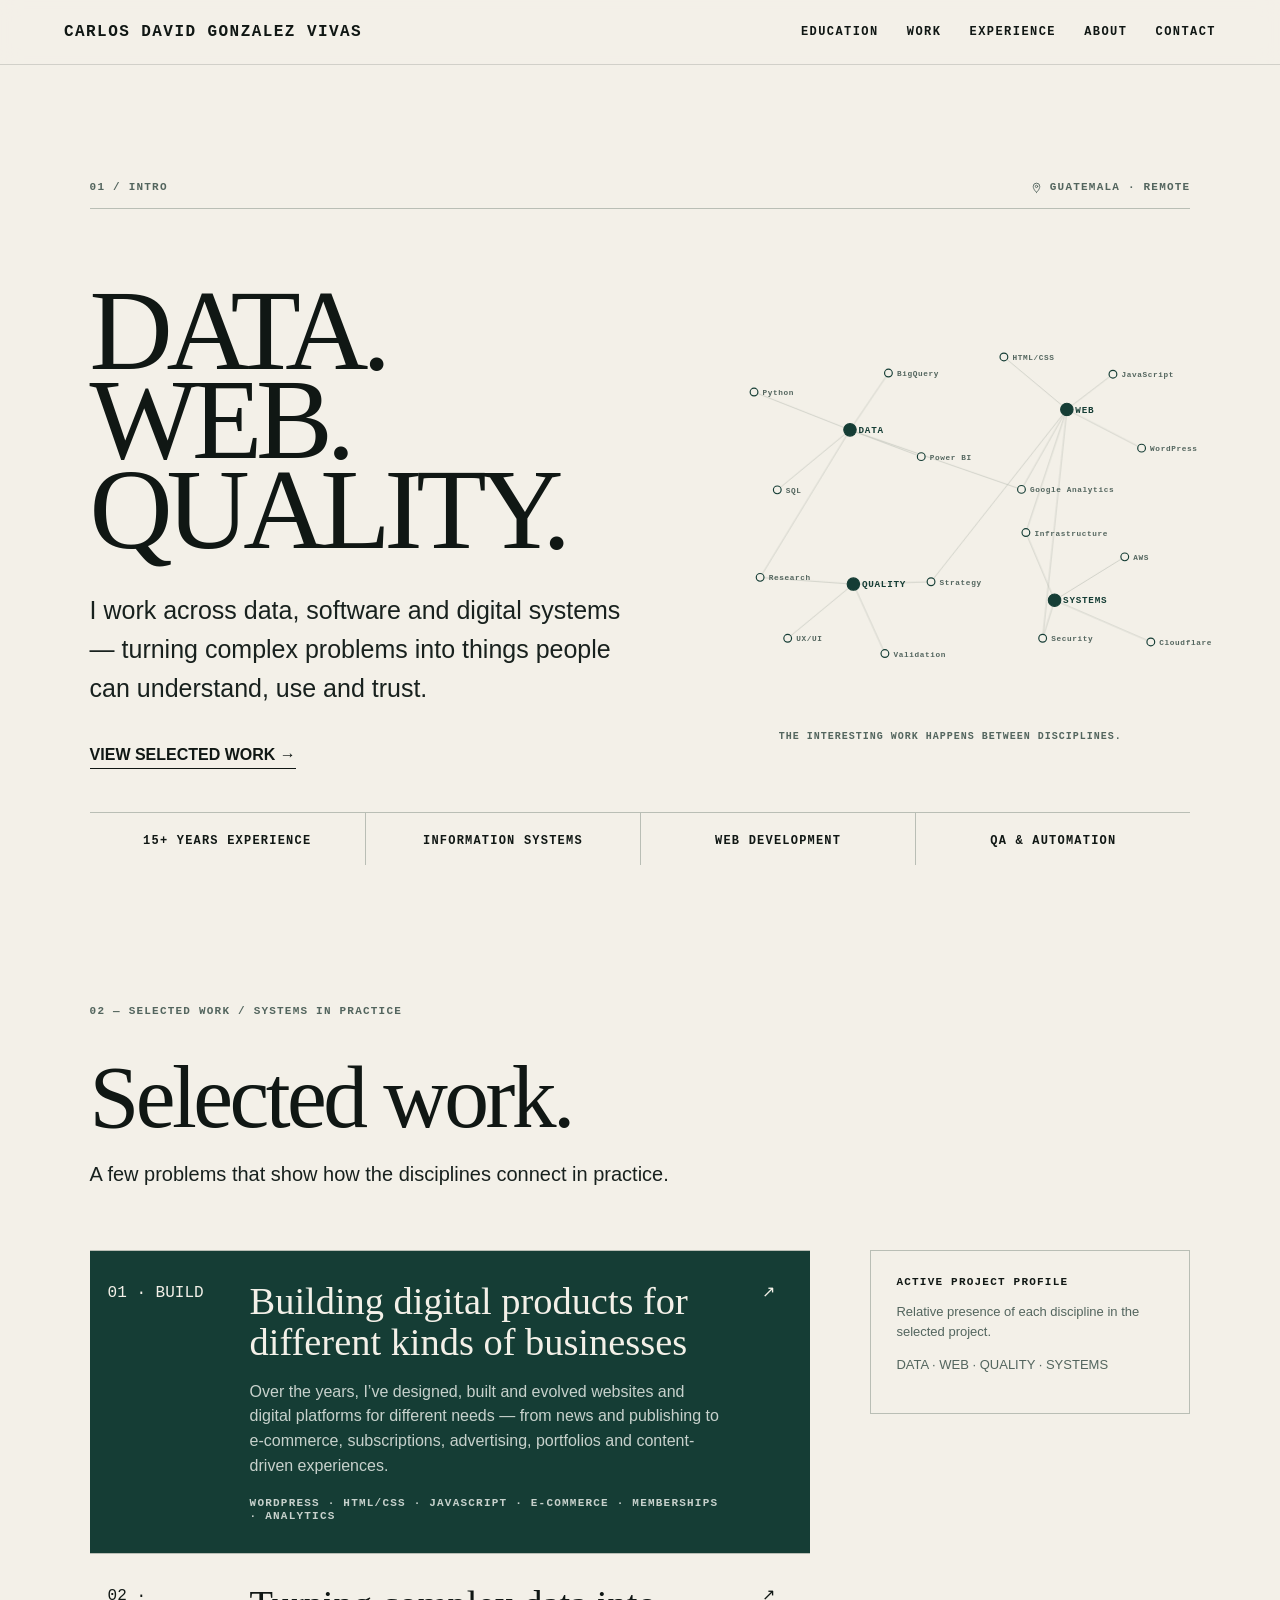
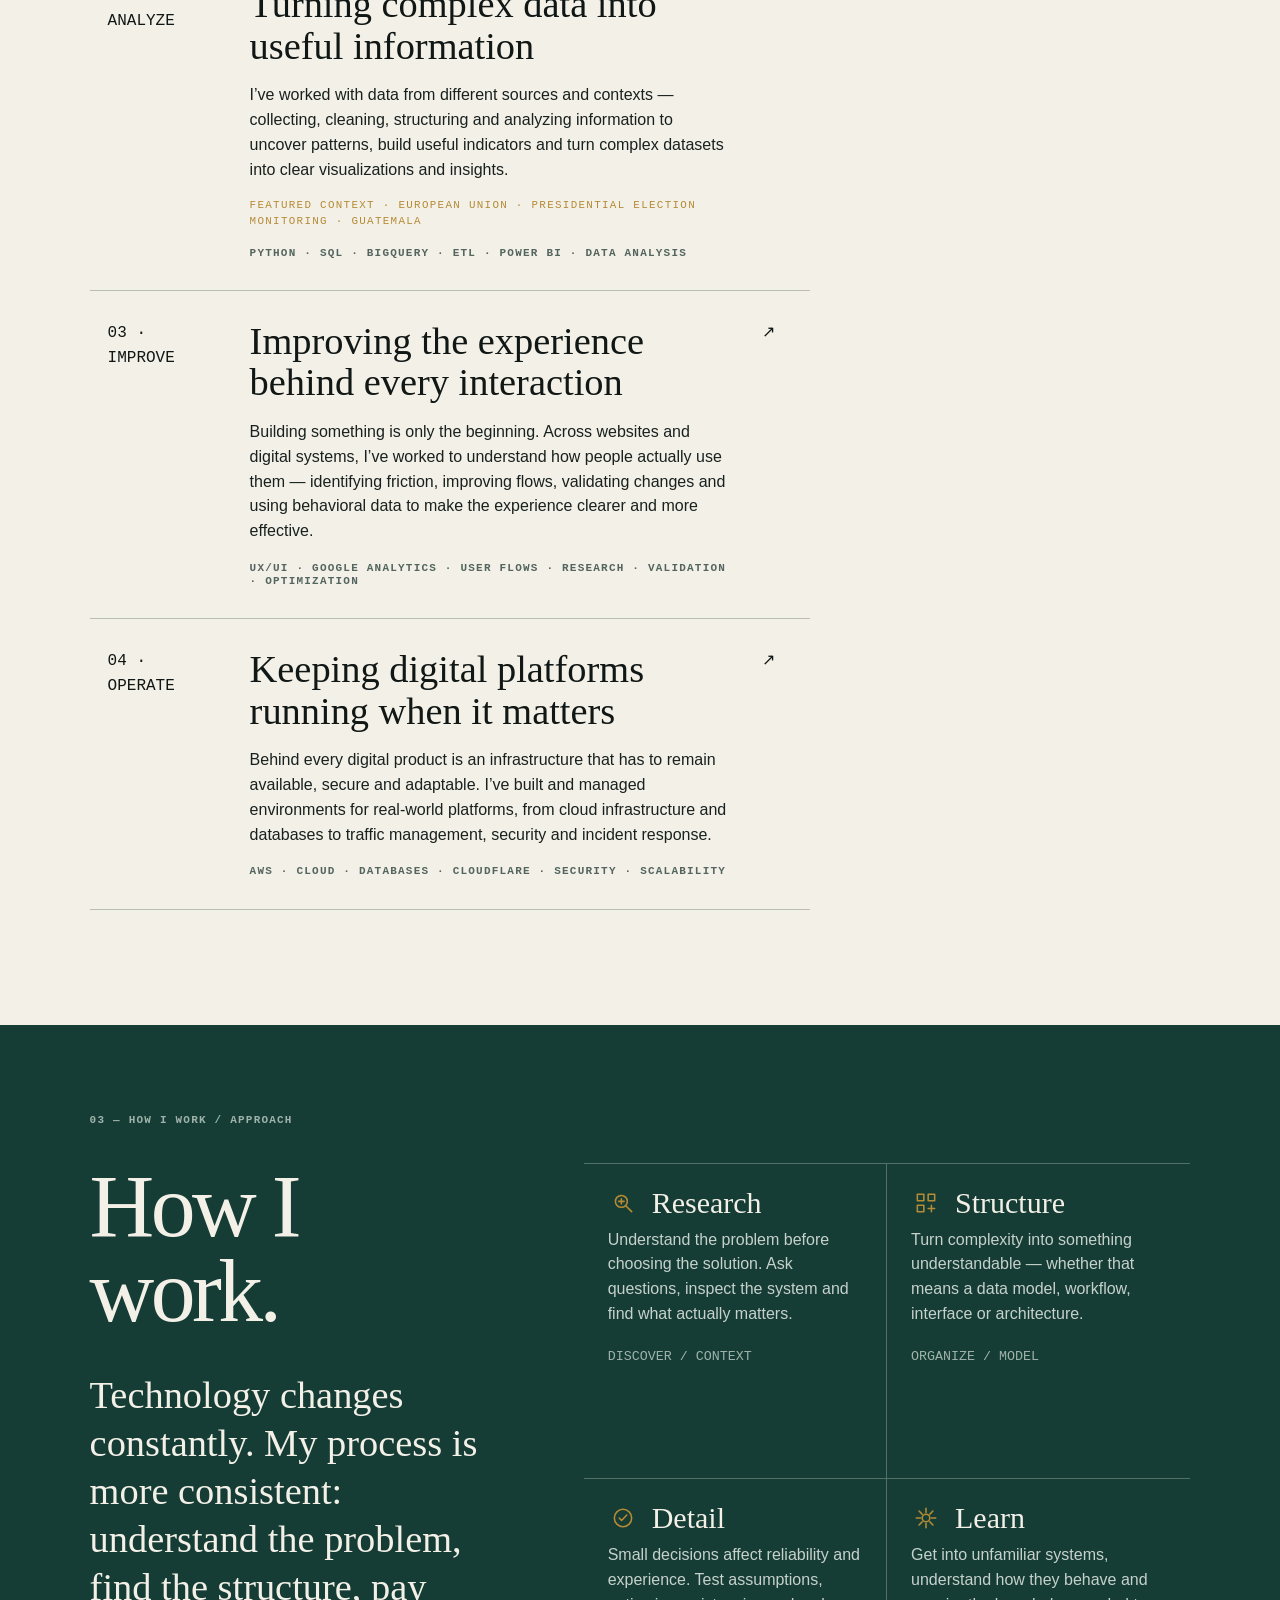
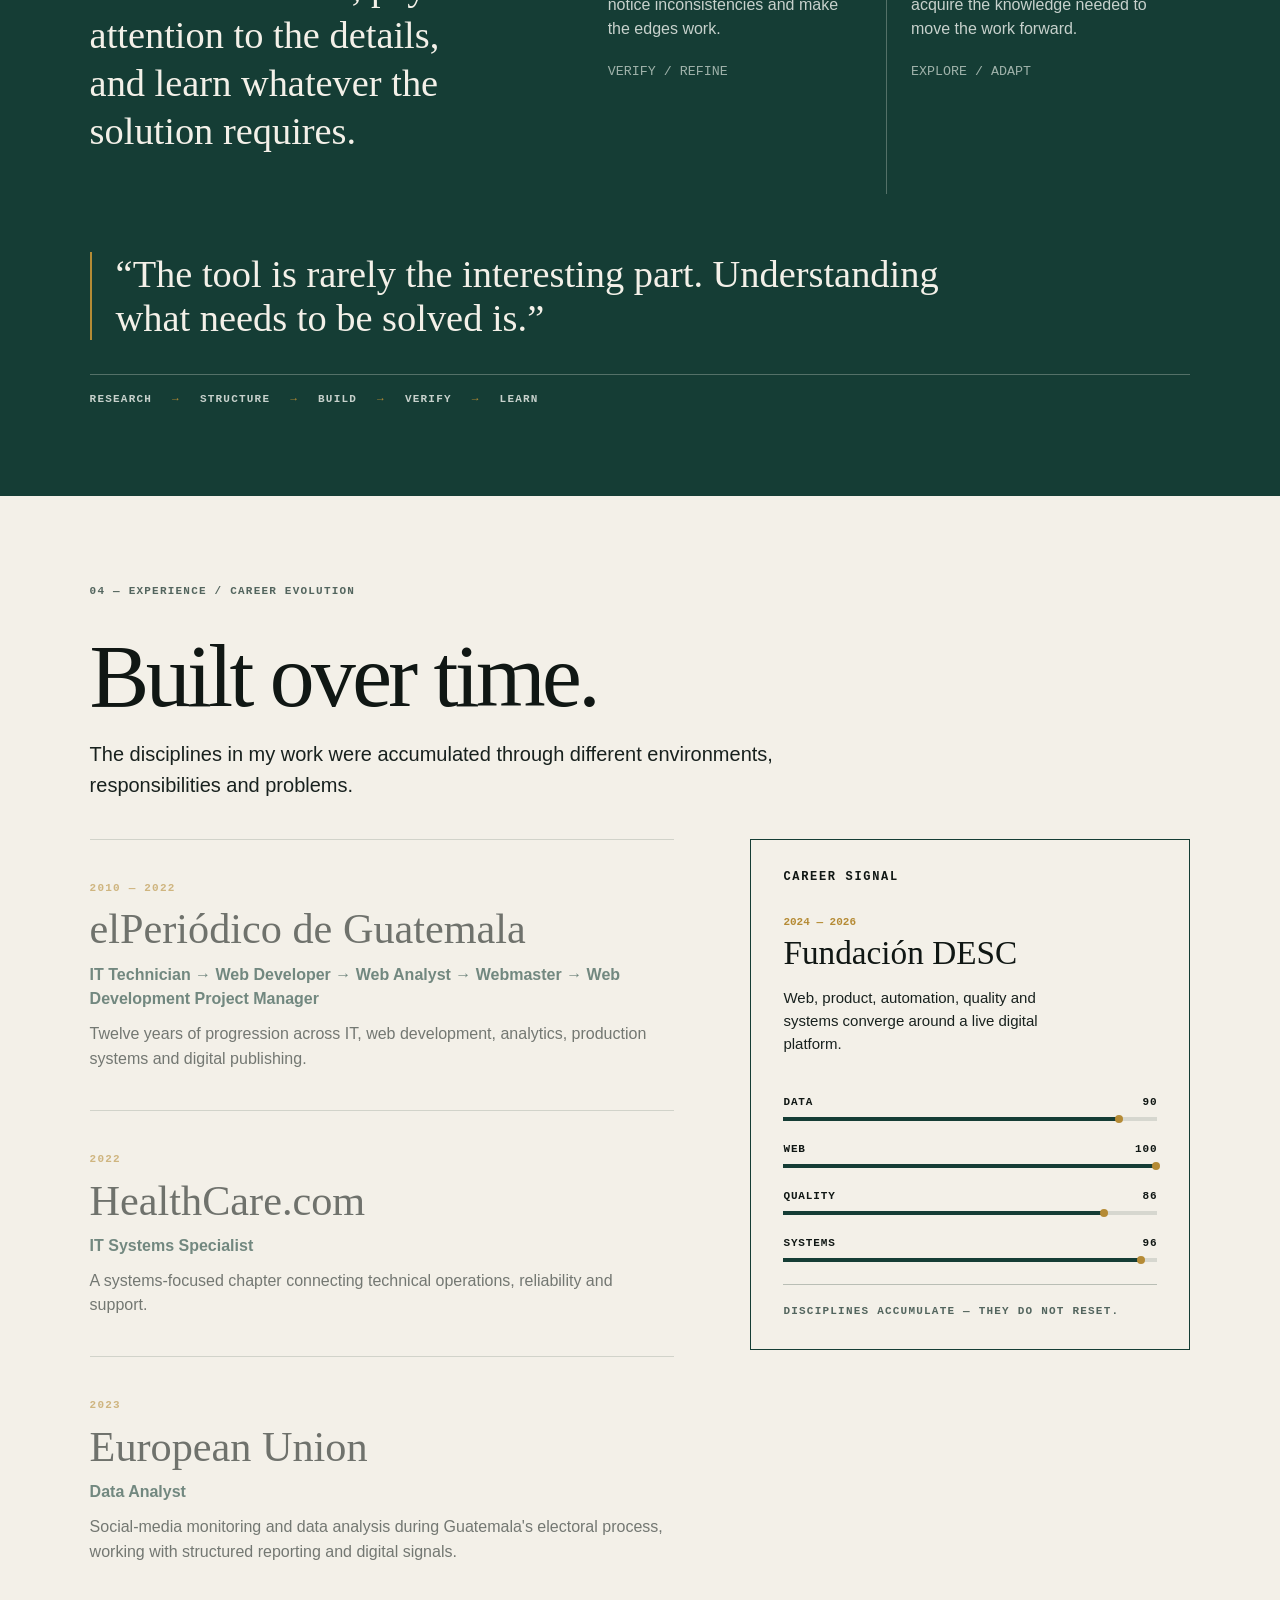
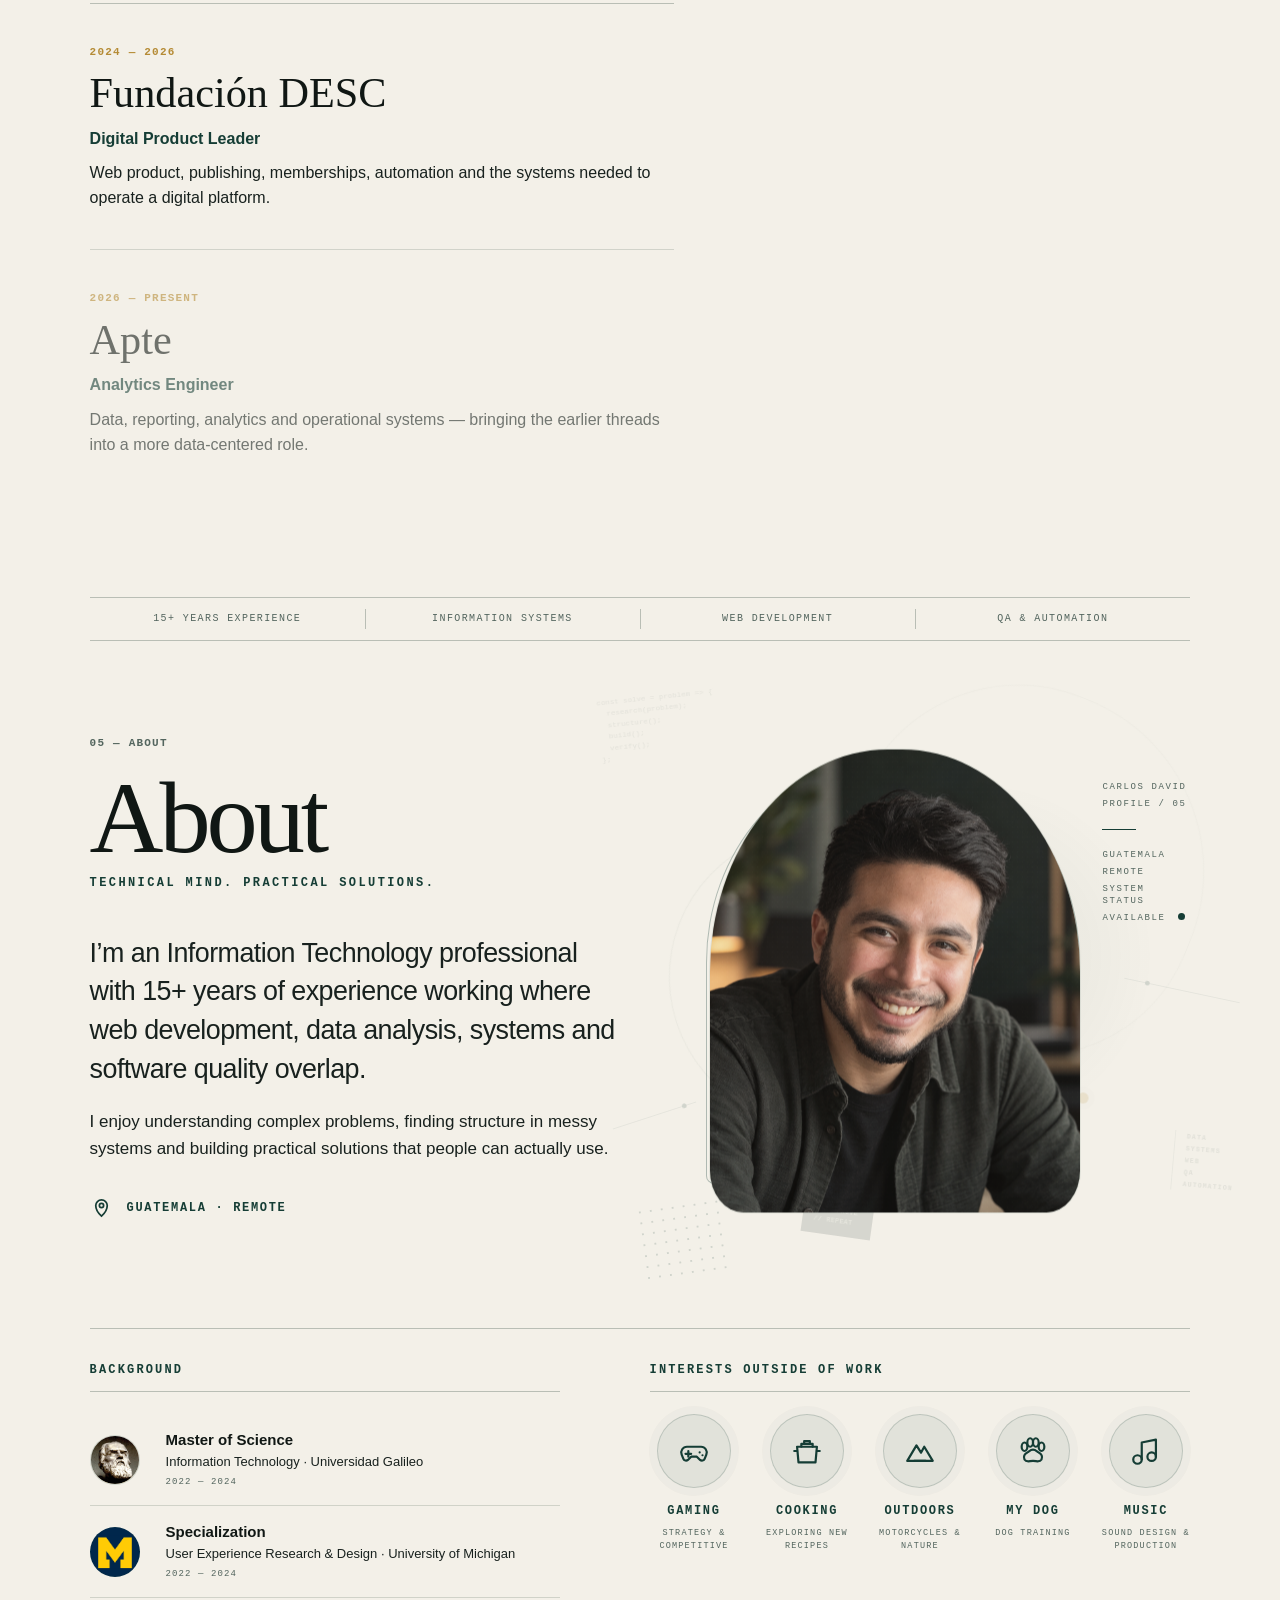
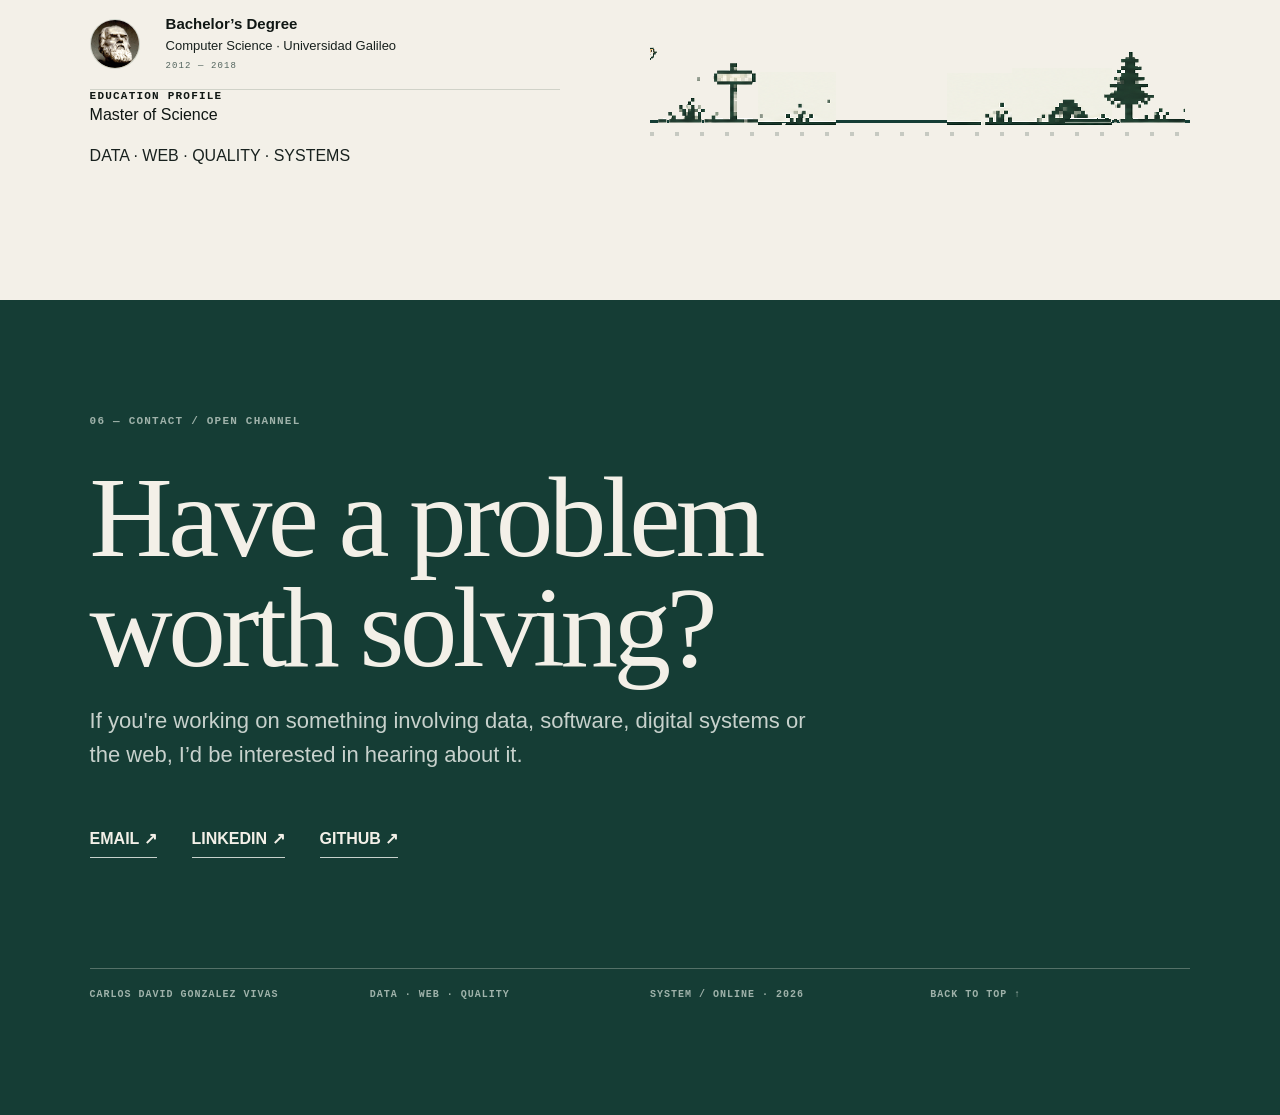
==== commit 949fc4b7: "Prepare radar profiles and responsive education layout" ====
--- a/index.html
+++ b/index.html
@@ -19,7 +19,9 @@
 <meta name="twitter:card" content="summary_large_image">
 <meta name="description" content="Data, web, UX and systems portfolio of Carlos David Gonzalez Vivas — building, analyzing, improving and operating digital products.">
 <link rel="stylesheet" href="styles.css">
+<link rel="stylesheet" href="improvements.css">
 <script defer src="script.js"></script>
+<script defer src="improvements.js"></script>
 </head>
 <body><a class="skip-link" href="#intro">Skip to content</a>
 <header class="site-header"><a class="brand" href="#intro">CARLOS DAVID GONZALEZ VIVAS</a><nav aria-label="Primary"><a href="#education">EDUCATION</a><a href="#work">WORK</a><a href="#experience">EXPERIENCE</a><a href="#about">ABOUT</a><a href="#contact">CONTACT</a></nav></header>
@@ -32,18 +34,6 @@
   </div>
   <div class="hero-meta"><span>15+ YEARS EXPERIENCE</span><span>INFORMATION SYSTEMS</span><span>WEB DEVELOPMENT</span><span>QA &amp; AUTOMATION</span></div>
 </section>
-  <section id="education" class="education-strip" aria-labelledby="education-title">
-    <div class="education-head">
-      <span class="education-label" id="education-title">ACADEMIC FOUNDATION</span>
-      <div class="education-rule" aria-hidden="true"></div>
-    </div>
-    <div class="education-items">
-      <article><span>2012 — 2018</span><strong>Bachelor’s Degree</strong><p>Computer Science</p><small>Universidad Galileo</small></article>
-      <article><span>2022 — 2024</span><strong>Specialization</strong><p>User Experience Research &amp; Design</p><small>University of Michigan</small></article>
-      <article><span>2022 — 2024</span><strong>Master of Science</strong><p>Information Technology</p><small>Universidad Galileo</small></article>
-    </div>
-  </section>
-
 <section id="work" class="section light work"><div class="section-kicker">02 — SELECTED WORK / SYSTEMS IN PRACTICE</div><h2>Selected work.</h2><p class="section-intro">A few problems that show how the disciplines connect in practice.</p>
 <div class="work-layout"><div class="projects" role="list">
 <article class="project active" tabindex="0" data-profile="45,100,70,65" data-href="build.html" aria-label="Open Build case study"><div class="project-no">01 · BUILD</div><div><h3>Building digital products for different kinds of businesses</h3><p>Over the years, I’ve designed, built and evolved websites and digital platforms for different needs — from news and publishing to e-commerce, subscriptions, advertising, portfolios and content-driven experiences.</p><div class="tags">WORDPRESS · HTML/CSS · JAVASCRIPT · E-COMMERCE · MEMBERSHIPS · ANALYTICS</div></div><div class="project-arrow">↗</div></article>
@@ -51,7 +41,7 @@
 <article class="project" tabindex="0" data-profile="55,80,100,45" data-href="improve.html" aria-label="Open Improve case study"><div class="project-no">03 · IMPROVE</div><div><h3>Improving the experience behind every interaction</h3><p>Building something is only the beginning. Across websites and digital systems, I’ve worked to understand how people actually use them — identifying friction, improving flows, validating changes and using behavioral data to make the experience clearer and more effective.</p><div class="tags">UX/UI · GOOGLE ANALYTICS · USER FLOWS · RESEARCH · VALIDATION · OPTIMIZATION</div></div><div class="project-arrow">↗</div></article>
 <article class="project" tabindex="0" data-profile="40,55,75,100" data-href="operate.html" aria-label="Open Operate case study"><div class="project-no">04 · OPERATE</div><div><h3>Keeping digital platforms running when it matters</h3><p>Behind every digital product is an infrastructure that has to remain available, secure and adaptable. I’ve built and managed environments for real-world platforms, from cloud infrastructure and databases to traffic management, security and incident response.</p><div class="tags">AWS · CLOUD · DATABASES · CLOUDFLARE · SECURITY · SCALABILITY</div></div><div class="project-arrow">↗</div></article>
 </div>
-<aside class="profile-panel"><div class="panel-label">ACTIVE PROJECT PROFILE</div><p>Relative presence of each discipline in the selected project.</p><div id="projectBars"></div></aside></div>
+<aside class="profile-panel"><div class="panel-label">ACTIVE PROJECT PROFILE</div><p>Relative presence of each discipline in the selected project.</p><div id="projectBars" hidden></div><div id="projectRadar"></div><p class="radar-caption">DATA · WEB · QUALITY · SYSTEMS</p></aside></div>
 </section>
 
 <section id="approach" class="section dark approach"><div class="section-kicker">03 — HOW I WORK / APPROACH</div><div class="approach-grid"><div><h2>How I work.</h2><p class="dark-lead">Technology changes constantly. My process is more consistent: understand the problem, find the structure, pay attention to the details, and learn whatever the solution requires.</p></div><div class="principles">
@@ -104,13 +94,14 @@
   </div>
 
   <div class="about-details">
-    <section class="background-block" aria-labelledby="background-title">
+    <section id="education" class="background-block" aria-labelledby="background-title">
       <h3 id="background-title">BACKGROUND</h3>
-      <div class="education-list">
-        <article class="education-item"><div class="edu-mark edu-mark-logo" aria-hidden="true"><img src="galileo-mark.png" alt="" loading="lazy" decoding="async"></div><div><strong>Master of Science</strong><span>Information Technology · Universidad Galileo</span><small>2022 — 2024</small></div></article>
-        <article class="education-item"><div class="edu-mark edu-mark-logo edu-mark-um" aria-hidden="true"><img src="michigan-mark.png" alt="" loading="lazy" decoding="async"></div><div><strong>Specialization</strong><span>User Experience Research &amp; Design · University of Michigan</span><small>2022 — 2024</small></div></article>
-        <article class="education-item"><div class="edu-mark edu-mark-logo" aria-hidden="true"><img src="galileo-mark.png" alt="" loading="lazy" decoding="async"></div><div><strong>Bachelor’s Degree</strong><span>Computer Science · Universidad Galileo</span><small>2012 — 2018</small></div></article>
+      <div class="education-layout"><div class="education-list">
+        <article class="education-item" tabindex="0" data-education-profile="100,78,88,92" data-education-stage="Master of Science"><div class="edu-mark edu-mark-logo" aria-hidden="true"><img src="galileo-mark.png" alt="" loading="lazy" decoding="async"></div><div><strong>Master of Science</strong><span>Information Technology · Universidad Galileo</span><small>2022 — 2024</small></div></article>
+        <article class="education-item" tabindex="0" data-education-profile="72,88,92,62" data-education-stage="UX Research &amp; Design" ><div class="edu-mark edu-mark-logo edu-mark-um" aria-hidden="true"><img src="michigan-mark.png" alt="" loading="lazy" decoding="async"></div><div><strong>Specialization</strong><span>User Experience Research &amp; Design · University of Michigan</span><small>2022 — 2024</small></div></article>
+        <article class="education-item" tabindex="0" data-education-profile="62,68,54,66" data-education-stage="Computer Science"><div class="edu-mark edu-mark-logo" aria-hidden="true"><img src="galileo-mark.png" alt="" loading="lazy" decoding="async"></div><div><strong>Bachelor’s Degree</strong><span>Computer Science · Universidad Galileo</span><small>2012 — 2018</small></div></article>
       </div>
+      <aside class="education-radar-panel"><div class="panel-label">EDUCATION PROFILE</div><div class="education-stage" id="educationStage">Master of Science</div><div id="educationRadar"></div><p class="radar-caption">DATA · WEB · QUALITY · SYSTEMS</p></aside></div>
     </section>
 
     <section class="interests-block" aria-labelledby="interests-title">
@@ -141,4 +132,4 @@
 
 <section id="contact" class="section dark contact"><div class="section-kicker">06 — CONTACT / OPEN CHANNEL</div><h2>Have a problem<br>worth solving?</h2><p>If you're working on something involving data, software, digital systems or the web, I’d be interested in hearing about it.</p><div class="contact-links"><a href="mailto:david.vivas918@gmail.com" aria-label="Email David Gonzalez">EMAIL ↗</a><a href="https://www.linkedin.com/in/david-gonzalez-vivas/" aria-label="David Gonzalez on LinkedIn" target="_blank" rel="noopener noreferrer">LINKEDIN ↗</a><a href="https://github.com/david-gonzalez-vivas" aria-label="David Gonzalez on GitHub" target="_blank" rel="noopener noreferrer">GITHUB ↗</a></div><footer><span>CARLOS DAVID GONZALEZ VIVAS</span><span>DATA · WEB · QUALITY</span><span>SYSTEM / ONLINE · 2026</span><a href="#intro">BACK TO TOP ↑</a></footer></section>
 </main>
-</body></html>
+</body></html>
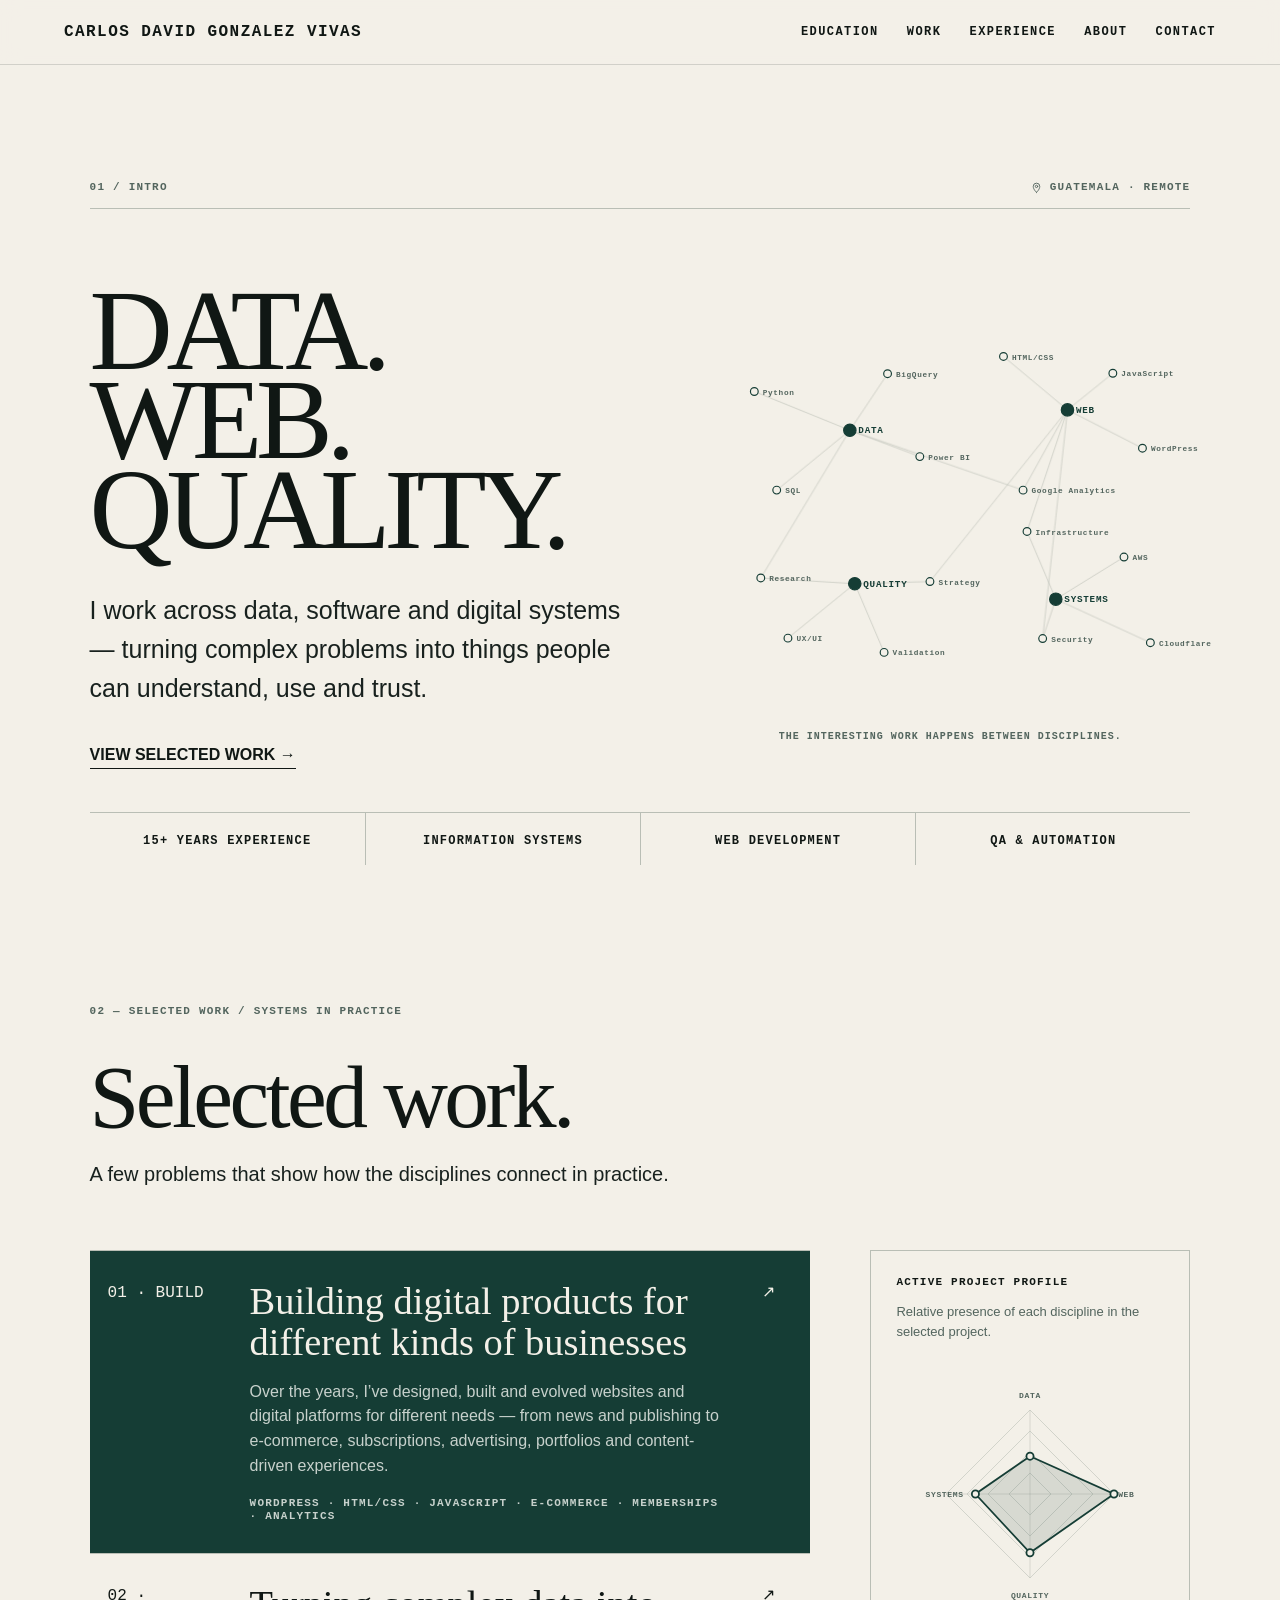
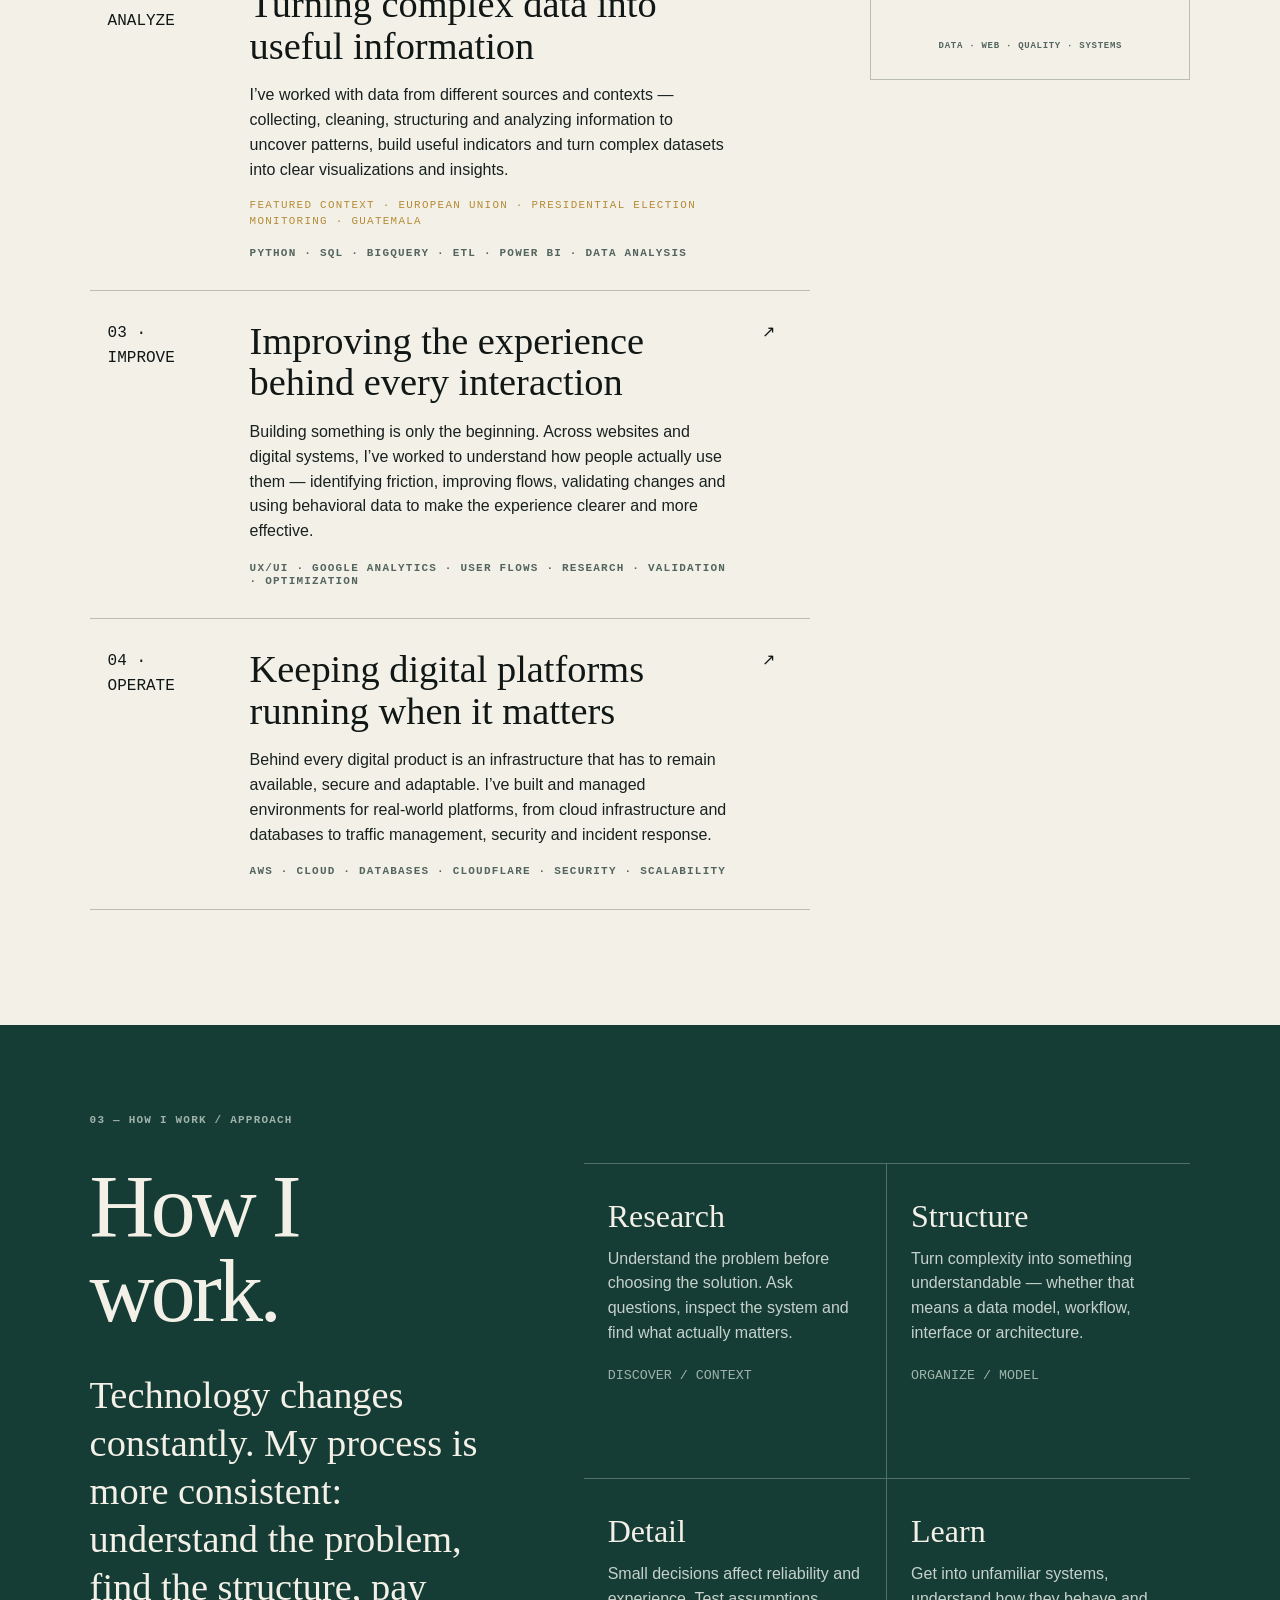
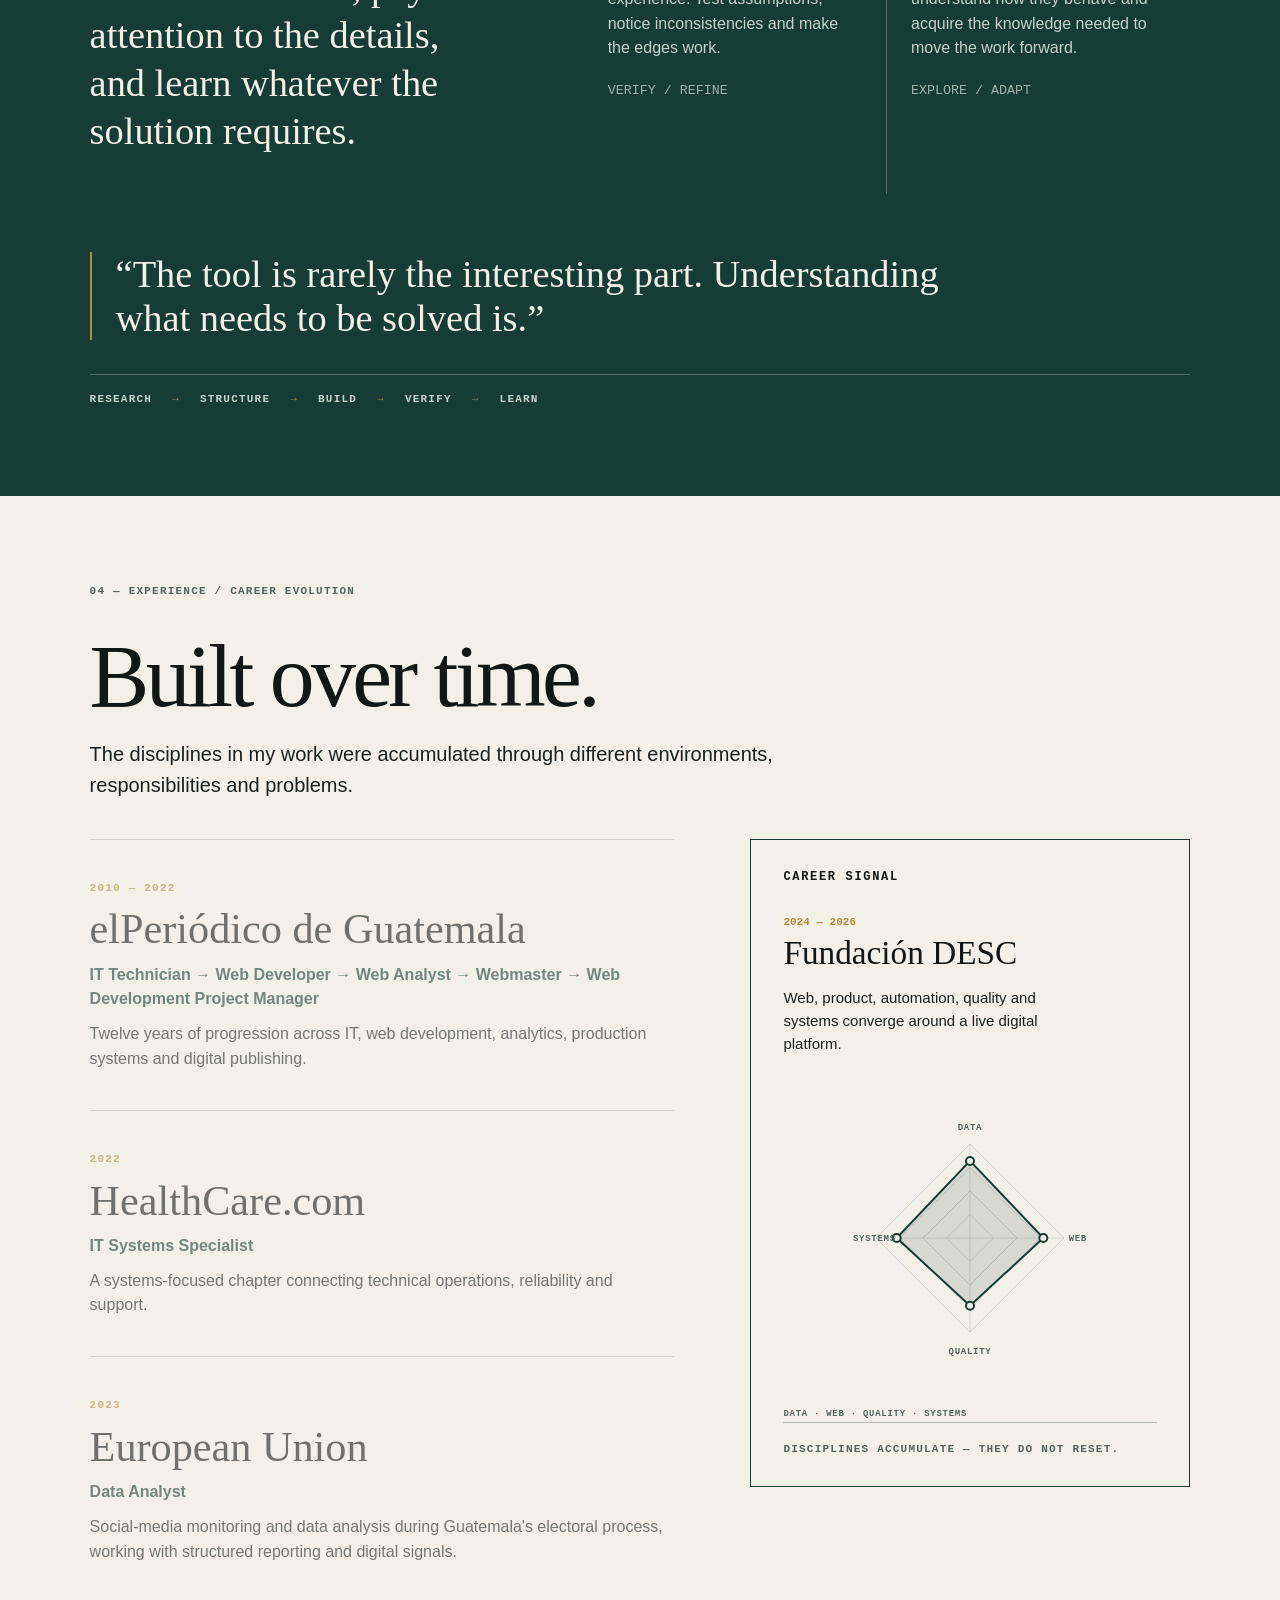
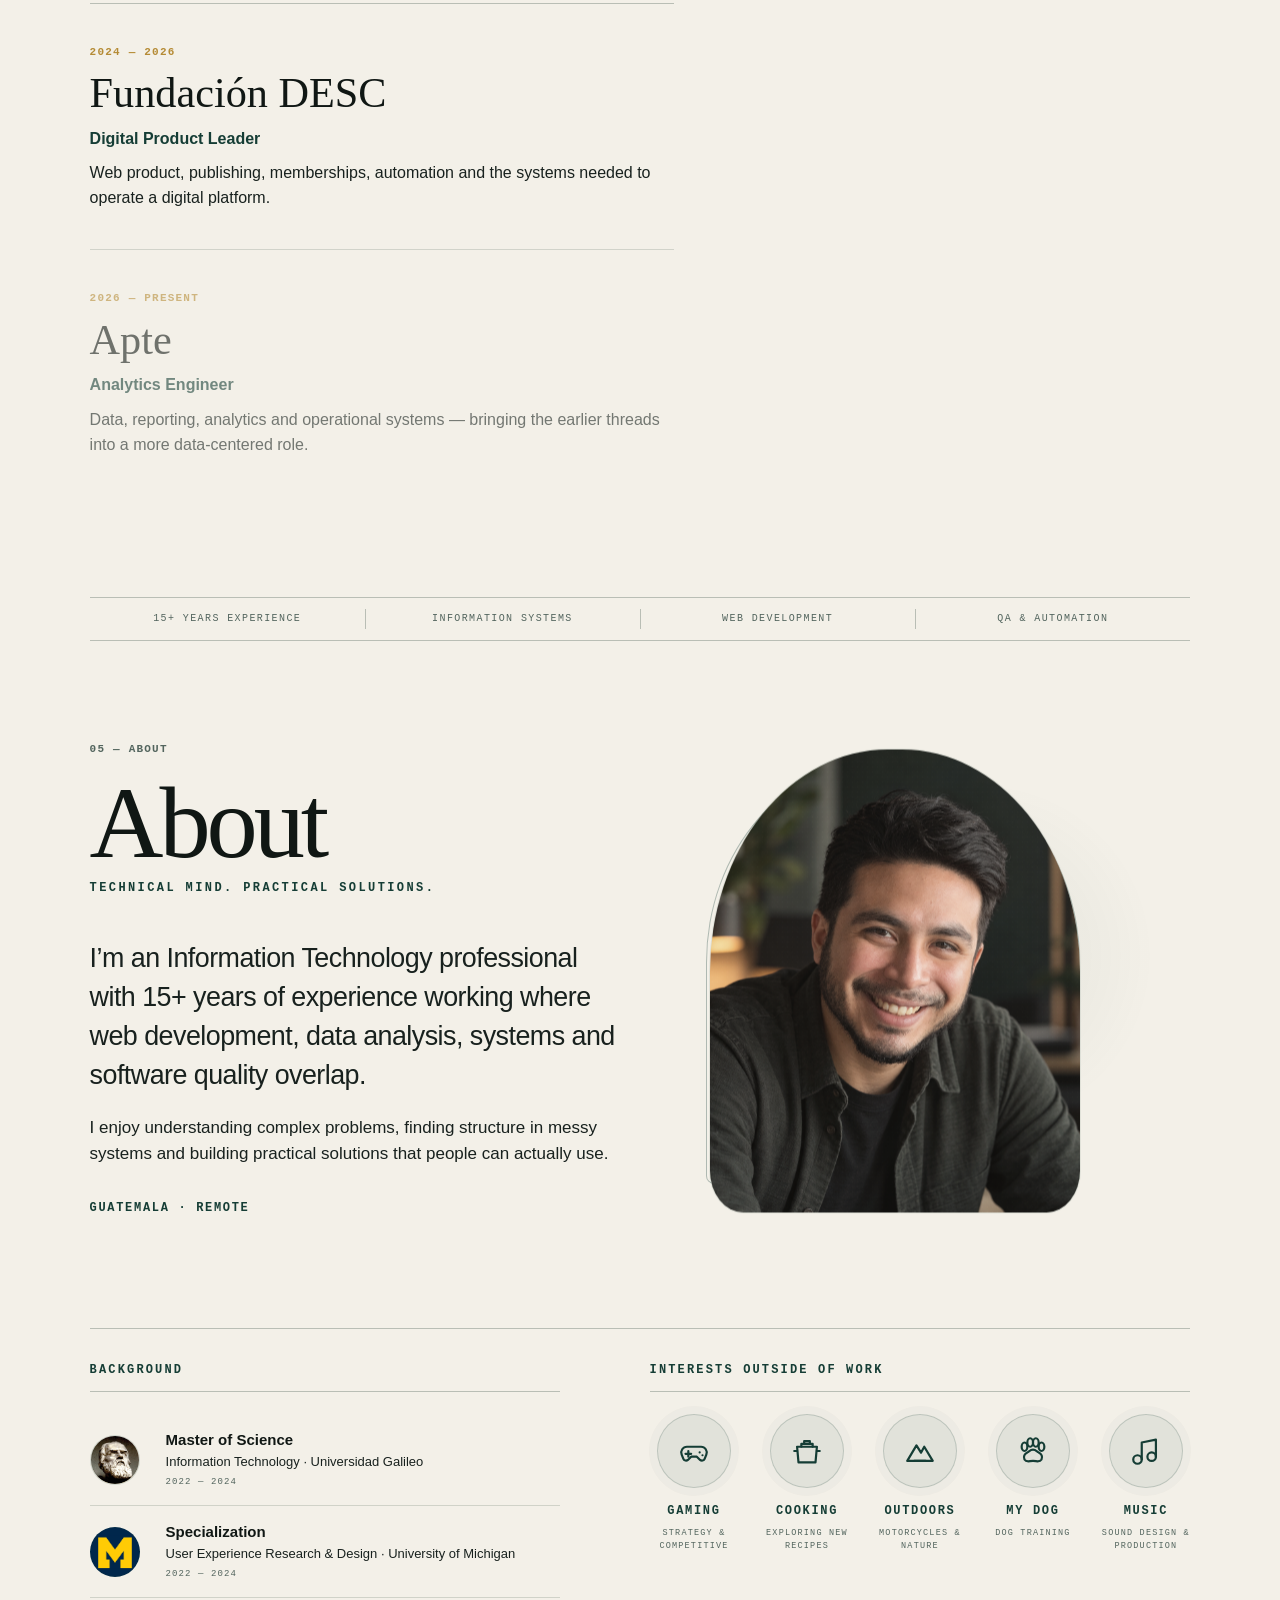
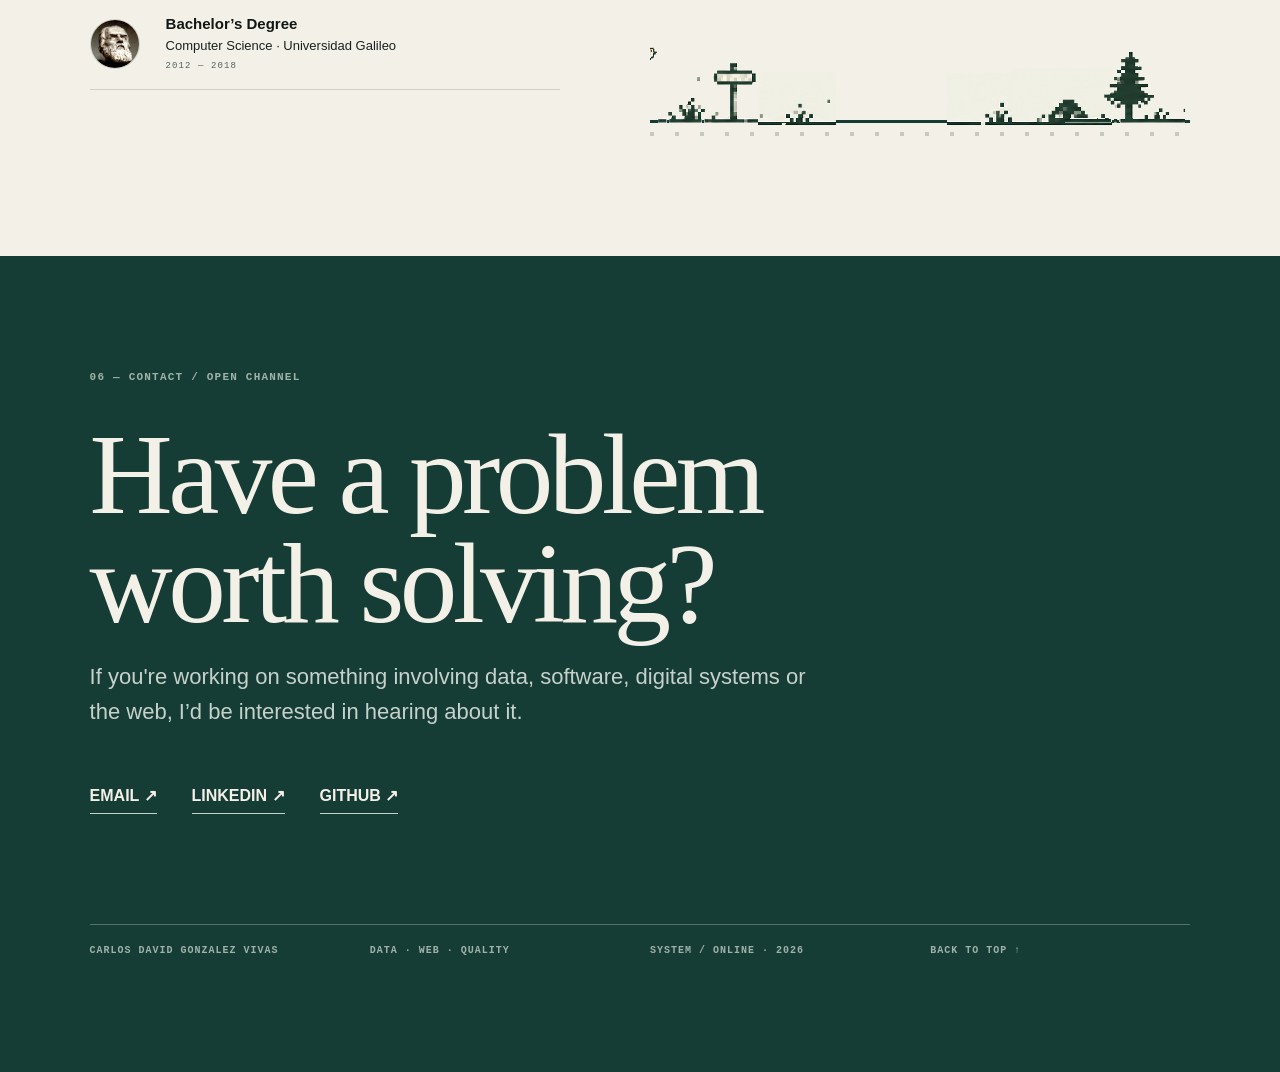
==== commit e21166aa: "Add mobile pixel-art sun and clouds accent" ====
--- a/index.html
+++ b/index.html
@@ -6,130 +6,16 @@
 <title>Carlos David Gonzalez Vivas — Data · Web · Quality</title>
 <meta name="theme-color" content="#F3F0E8">
 <meta property="og:image" content="social-preview.png">
-<meta property="og:image:width" content="1200">
-<meta property="og:image:height" content="630">
-<meta name="twitter:image" content="social-preview.png">
-<link rel="icon" href="favicon.svg" type="image/svg+xml">
-<link rel="icon" href="favicon-32.png" sizes="32x32" type="image/png">
-<link rel="apple-touch-icon" href="apple-touch-icon.png">
-<link rel="manifest" href="site.webmanifest">
-<meta property="og:type" content="website">
-<meta property="og:title" content="Carlos David Gonzalez Vivas — Data · Web · Quality">
-<meta property="og:description" content="Data, web, UX and systems portfolio of Carlos David Gonzalez Vivas — building, analyzing, improving and operating digital products.">
-<meta name="twitter:card" content="summary_large_image">
-<meta name="description" content="Data, web, UX and systems portfolio of Carlos David Gonzalez Vivas — building, analyzing, improving and operating digital products.">
-<link rel="stylesheet" href="styles.css">
-<link rel="stylesheet" href="improvements.css">
-<script defer src="script.js"></script>
-<script defer src="improvements.js"></script>
-</head>
-<body><a class="skip-link" href="#intro">Skip to content</a>
+<meta property="og:image:width" content="1200"><meta property="og:image:height" content="630">
+<meta name="twitter:image" content="social-preview.png"><link rel="icon" href="favicon.svg" type="image/svg+xml"><link rel="icon" href="favicon-32.png" sizes="32x32" type="image/png"><link rel="apple-touch-icon" href="apple-touch-icon.png"><link rel="manifest" href="site.webmanifest"><meta property="og:type" content="website"><meta property="og:title" content="Carlos David Gonzalez Vivas — Data · Web · Quality"><meta property="og:description" content="Data, web, UX and systems portfolio of Carlos David Gonzalez Vivas — building, analyzing, improving and operating digital products."><meta name="twitter:card" content="summary_large_image"><meta name="description" content="Data, web, UX and systems portfolio of Carlos David Gonzalez Vivas — building, analyzing, improving and operating digital products."><link rel="stylesheet" href="styles.css"><link rel="stylesheet" href="improvements.css"><script defer src="script.js"></script><script defer src="improvements.js"></script>
+</head><body><a class="skip-link" href="#intro">Skip to content</a>
 <header class="site-header"><a class="brand" href="#intro">CARLOS DAVID GONZALEZ VIVAS</a><nav aria-label="Primary"><a href="#education">EDUCATION</a><a href="#work">WORK</a><a href="#experience">EXPERIENCE</a><a href="#about">ABOUT</a><a href="#contact">CONTACT</a></nav></header>
 <main>
-<section id="intro" tabindex="-1" class="hero light section">
-  <div class="eyebrow"><span>01 / INTRO</span><span class="location-meta"><svg class="location-pin" viewBox="0 0 24 24" aria-hidden="true"><path d="M12 21s6-5.1 6-11a6 6 0 1 0-12 0c0 5.9 6 11 6 11Z"></path><circle cx="12" cy="10" r="2.2"></circle></svg>GUATEMALA · REMOTE</span></div>
-  <div class="hero-grid">
-    <div><h1><span>DATA.</span><span>WEB.</span><span>QUALITY.</span></h1><p class="lead">I work across data, software and digital systems — turning complex problems into things people can understand, use and trust.</p><a class="arrow-link" href="#work">VIEW SELECTED WORK →</a></div>
-    <div class="network-wrap"><svg id="skillNetwork" viewBox="0 0 620 470" role="img" aria-label="Connected skill network"><g class="edges"></g><g class="nodes"></g></svg><p class="network-caption">THE INTERESTING WORK HAPPENS BETWEEN DISCIPLINES.</p></div>
-  </div>
-  <div class="hero-meta"><span>15+ YEARS EXPERIENCE</span><span>INFORMATION SYSTEMS</span><span>WEB DEVELOPMENT</span><span>QA &amp; AUTOMATION</span></div>
-</section>
-<section id="work" class="section light work"><div class="section-kicker">02 — SELECTED WORK / SYSTEMS IN PRACTICE</div><h2>Selected work.</h2><p class="section-intro">A few problems that show how the disciplines connect in practice.</p>
-<div class="work-layout"><div class="projects" role="list">
-<article class="project active" tabindex="0" data-profile="45,100,70,65" data-href="build.html" aria-label="Open Build case study"><div class="project-no">01 · BUILD</div><div><h3>Building digital products for different kinds of businesses</h3><p>Over the years, I’ve designed, built and evolved websites and digital platforms for different needs — from news and publishing to e-commerce, subscriptions, advertising, portfolios and content-driven experiences.</p><div class="tags">WORDPRESS · HTML/CSS · JAVASCRIPT · E-COMMERCE · MEMBERSHIPS · ANALYTICS</div></div><div class="project-arrow">↗</div></article>
-<article class="project" tabindex="0" data-profile="100,35,75,50" data-href="analyze.html" aria-label="Open Analyze case study"><div class="project-no">02 · ANALYZE</div><div><h3>Turning complex data into useful information</h3><p>I’ve worked with data from different sources and contexts — collecting, cleaning, structuring and analyzing information to uncover patterns, build useful indicators and turn complex datasets into clear visualizations and insights.</p><div class="project-context">FEATURED CONTEXT · EUROPEAN UNION · PRESIDENTIAL ELECTION MONITORING · GUATEMALA</div><div class="tags">PYTHON · SQL · BIGQUERY · ETL · POWER BI · DATA ANALYSIS</div></div><div class="project-arrow">↗</div></article>
-<article class="project" tabindex="0" data-profile="55,80,100,45" data-href="improve.html" aria-label="Open Improve case study"><div class="project-no">03 · IMPROVE</div><div><h3>Improving the experience behind every interaction</h3><p>Building something is only the beginning. Across websites and digital systems, I’ve worked to understand how people actually use them — identifying friction, improving flows, validating changes and using behavioral data to make the experience clearer and more effective.</p><div class="tags">UX/UI · GOOGLE ANALYTICS · USER FLOWS · RESEARCH · VALIDATION · OPTIMIZATION</div></div><div class="project-arrow">↗</div></article>
-<article class="project" tabindex="0" data-profile="40,55,75,100" data-href="operate.html" aria-label="Open Operate case study"><div class="project-no">04 · OPERATE</div><div><h3>Keeping digital platforms running when it matters</h3><p>Behind every digital product is an infrastructure that has to remain available, secure and adaptable. I’ve built and managed environments for real-world platforms, from cloud infrastructure and databases to traffic management, security and incident response.</p><div class="tags">AWS · CLOUD · DATABASES · CLOUDFLARE · SECURITY · SCALABILITY</div></div><div class="project-arrow">↗</div></article>
-</div>
-<aside class="profile-panel"><div class="panel-label">ACTIVE PROJECT PROFILE</div><p>Relative presence of each discipline in the selected project.</p><div id="projectBars" hidden></div><div id="projectRadar"></div><p class="radar-caption">DATA · WEB · QUALITY · SYSTEMS</p></aside></div>
-</section>
-
-<section id="approach" class="section dark approach"><div class="section-kicker">03 — HOW I WORK / APPROACH</div><div class="approach-grid"><div><h2>How I work.</h2><p class="dark-lead">Technology changes constantly. My process is more consistent: understand the problem, find the structure, pay attention to the details, and learn whatever the solution requires.</p></div><div class="principles">
-<div><div class="principle-title"><span class="principle-icon" aria-hidden="true"><svg viewBox="0 0 24 24"><circle cx="10.5" cy="10.5" r="5.5"/><path d="m15 15 5 5"/><path d="M8 10.5h5M10.5 8v5"/></svg></span><h3>Research</h3></div><p>Understand the problem before choosing the solution. Ask questions, inspect the system and find what actually matters.</p><small>DISCOVER / CONTEXT</small></div>
-<div><div class="principle-title"><span class="principle-icon" aria-hidden="true"><svg viewBox="0 0 24 24"><rect x="4" y="4" width="6" height="6"/><rect x="14" y="4" width="6" height="6"/><rect x="4" y="14" width="6" height="6"/><path d="M14 17h6M17 14v6"/></svg></span><h3>Structure</h3></div><p>Turn complexity into something understandable — whether that means a data model, workflow, interface or architecture.</p><small>ORGANIZE / MODEL</small></div>
-<div><div class="principle-title"><span class="principle-icon" aria-hidden="true"><svg viewBox="0 0 24 24"><circle cx="12" cy="12" r="8"/><path d="m8.5 12 2.2 2.3 4.8-5"/></svg></span><h3>Detail</h3></div><p>Small decisions affect reliability and experience. Test assumptions, notice inconsistencies and make the edges work.</p><small>VERIFY / REFINE</small></div>
-<div><div class="principle-title"><span class="principle-icon" aria-hidden="true"><svg viewBox="0 0 24 24"><path d="M12 3v4M12 17v4M3 12h4M17 12h4M5.6 5.6l2.8 2.8M15.6 15.6l2.8 2.8M18.4 5.6l-2.8 2.8M8.4 15.6l-2.8 2.8"/><circle cx="12" cy="12" r="3.5"/></svg></span><h3>Learn</h3></div><p>Get into unfamiliar systems, understand how they behave and acquire the knowledge needed to move the work forward.</p><small>EXPLORE / ADAPT</small></div>
-</div></div><blockquote>“The tool is rarely the interesting part. Understanding what needs to be solved is.”</blockquote><div class="loop">RESEARCH <i>→</i> STRUCTURE <i>→</i> BUILD <i>→</i> VERIFY <i>→</i> LEARN</div></section>
-
-<section id="experience" class="section light experience"><div class="section-kicker">04 — EXPERIENCE / CAREER EVOLUTION</div><h2>Built over time.</h2><p class="section-intro">The disciplines in my work were accumulated through different environments, responsibilities and problems.</p>
-<div class="experience-layout"><div class="timeline">
-<article class="role active" data-role="0"><span>2010 — 2022</span><h3>elPeriódico de Guatemala</h3><p class="role-title">IT Technician → Web Developer → Web Analyst → Webmaster → Web Development Project Manager</p><p>Twelve years of progression across IT, web development, analytics, production systems and digital publishing.</p></article>
-<article class="role" data-role="1"><span>2022</span><h3>HealthCare.com</h3><p class="role-title">IT Systems Specialist</p><p>A systems-focused chapter connecting technical operations, reliability and support.</p></article>
-<article class="role" data-role="2"><span>2023</span><h3>European Union</h3><p class="role-title">Data Analyst</p><p>Social-media monitoring and data analysis during Guatemala's electoral process, working with structured reporting and digital signals.</p></article>
-<article class="role" data-role="3"><span>2024 — 2026</span><h3>Fundación DESC</h3><p class="role-title">Digital Product Leader</p><p>Web product, publishing, memberships, automation and the systems needed to operate a digital platform.</p></article>
-<article class="role" data-role="4"><span>2026 — PRESENT</span><h3>Apte</h3><p class="role-title">Analytics Engineer</p><p>Data, reporting, analytics and operational systems — bringing the earlier threads into a more data-centered role.</p></article>
-</div>
-<aside class="career-panel"><div class="panel-label">CAREER SIGNAL</div><div id="careerYear">2010 — 2022</div><h3 id="careerTitle">elPeriódico de Guatemala</h3><p id="careerChange">IT → web → analytics → systems. The foundation of the connected profile.</p><div id="careerSignals"></div><div class="career-mobile-controls" aria-label="Career navigation"><button type="button" id="careerPrev" aria-label="Previous career chapter">←</button><span id="careerCount">01 / 05</span><button type="button" id="careerNext" aria-label="Next career chapter">→</button></div><div class="signal-note">DISCIPLINES ACCUMULATE — THEY DO NOT RESET.</div></aside></div></section>
-
-<section id="about" class="section light about">
-  <div class="about-topline" aria-hidden="true"><span>15+ YEARS EXPERIENCE</span><span>INFORMATION SYSTEMS</span><span>WEB DEVELOPMENT</span><span>QA &amp; AUTOMATION</span></div>
-  <div class="about-main">
-    <div class="about-copy">
-      <div class="section-kicker">05 — ABOUT</div>
-      <h2>About</h2>
-      <p class="about-tagline">TECHNICAL MIND. PRACTICAL SOLUTIONS.</p>
-      <p class="about-lead">I’m an Information Technology professional with 15+ years of experience working where web development, data analysis, systems and software quality overlap.</p>
-      <p>I enjoy understanding complex problems, finding structure in messy systems and building practical solutions that people can actually use.</p>
-      <div class="about-location"><svg viewBox="0 0 24 24" aria-hidden="true"><path d="M12 21s6-5.2 6-11a6 6 0 1 0-12 0c0 5.8 6 11 6 11Z"/><circle cx="12" cy="10" r="2.2"/></svg><span>GUATEMALA · REMOTE</span></div>
-    </div>
-    <div class="about-portrait-wrap" id="aboutPortrait">
-      <div class="portrait-art" aria-hidden="true">
-        <span class="art-shape art-arc" data-from="-42,32,-18" data-to="0,0,0"></span>
-        <span class="art-shape art-orbit" data-from="46,-35,22" data-to="0,0,0"></span>
-        <span class="art-shape art-block" data-from="-54,-18,-13" data-to="0,0,0"></span>
-        <span class="art-shape art-circle art-circle-a" data-from="38,48,0" data-to="0,0,0"></span>
-        <span class="art-shape art-circle art-circle-b" data-from="-30,-45,0" data-to="0,0,0"></span>
-        <span class="art-shape art-cross" data-from="58,22,18" data-to="0,0,0"></span>
-        <span class="art-shape art-dots" data-from="-48,45,-8" data-to="0,0,0"></span>
-        <span class="art-shape art-rule art-rule-a" data-from="65,-28,12" data-to="0,0,0"></span>
-        <span class="art-shape art-rule art-rule-b" data-from="-55,20,-18" data-to="0,0,0"></span>
-        <span class="art-code" data-from="-58,-35,-6" data-to="0,0,0"><code>const solve = problem =&gt; {<br>&nbsp;&nbsp;research(problem);<br>&nbsp;&nbsp;structure();<br>&nbsp;&nbsp;build();<br>&nbsp;&nbsp;verify();<br>};</code></span>
-        <span class="art-stack" data-from="62,42,8" data-to="0,0,0">// BUILD<br>// AUTOMATE<br>// ANALYZE<br>// IMPROVE<br>// REPEAT</span>
-        <span class="art-disciplines" data-from="52,-44,5" data-to="0,0,0">DATA<br>SYSTEMS<br>WEB<br>QA<br>AUTOMATION</span>
-      </div>
-      <div class="portrait-frame" aria-hidden="true"></div>
-      <div class="portrait"><img src="profile.png" alt="Portrait of Carlos David Gonzalez Vivas" loading="lazy" decoding="async"></div>
-      <div class="portrait-meta"><span>CARLOS DAVID</span><span>PROFILE / 05</span><i></i><span>GUATEMALA</span><span>REMOTE</span><span>SYSTEM STATUS</span><span>AVAILABLE <b></b></span></div>
-    </div>
-  </div>
-
-  <div class="about-details">
-    <section id="education" class="background-block" aria-labelledby="background-title">
-      <h3 id="background-title">BACKGROUND</h3>
-      <div class="education-layout"><div class="education-list">
-        <article class="education-item" tabindex="0" data-education-profile="100,78,88,92" data-education-stage="Master of Science"><div class="edu-mark edu-mark-logo" aria-hidden="true"><img src="galileo-mark.png" alt="" loading="lazy" decoding="async"></div><div><strong>Master of Science</strong><span>Information Technology · Universidad Galileo</span><small>2022 — 2024</small></div></article>
-        <article class="education-item" tabindex="0" data-education-profile="72,88,92,62" data-education-stage="UX Research &amp; Design" ><div class="edu-mark edu-mark-logo edu-mark-um" aria-hidden="true"><img src="michigan-mark.png" alt="" loading="lazy" decoding="async"></div><div><strong>Specialization</strong><span>User Experience Research &amp; Design · University of Michigan</span><small>2022 — 2024</small></div></article>
-        <article class="education-item" tabindex="0" data-education-profile="62,68,54,66" data-education-stage="Computer Science"><div class="edu-mark edu-mark-logo" aria-hidden="true"><img src="galileo-mark.png" alt="" loading="lazy" decoding="async"></div><div><strong>Bachelor’s Degree</strong><span>Computer Science · Universidad Galileo</span><small>2012 — 2018</small></div></article>
-      </div>
-      <aside class="education-radar-panel"><div class="panel-label">EDUCATION PROFILE</div><div class="education-stage" id="educationStage">Master of Science</div><div id="educationRadar"></div><p class="radar-caption">DATA · WEB · QUALITY · SYSTEMS</p></aside></div>
-    </section>
-
-    <section class="interests-block" aria-labelledby="interests-title">
-      <h3 id="interests-title">INTERESTS OUTSIDE OF WORK</h3>
-      <div class="interest-grid">
-        <article class="interest"><div class="interest-icon" aria-hidden="true"><svg viewBox="0 0 24 24"><path d="M7 9h10a4 4 0 0 1 3.7 5.5l-1.2 3a2 2 0 0 1-3.2.8L14 16h-4l-2.3 2.3a2 2 0 0 1-3.2-.8l-1.2-3A4 4 0 0 1 7 9Z"/><path d="M8 12v4M6 14h4M16 13h.01M18 15h.01"/></svg></div><strong>GAMING</strong><small>STRATEGY &amp; COMPETITIVE</small></article>
-        <article class="interest"><div class="interest-icon" aria-hidden="true"><svg viewBox="0 0 24 24"><path d="M5 9h14l-1 11H6L5 9Z"/><path d="M8 9V7h8v2M10 7V5h4v2M3 12h2M19 12h2"/></svg></div><strong>COOKING</strong><small>EXPLORING NEW RECIPES</small></article>
-        <article class="interest"><div class="interest-icon" aria-hidden="true"><svg viewBox="0 0 24 24"><path d="m3 19 6.5-11 3.2 5.2L15 9l6 10H3Z"/><path d="M8 19h8"/></svg></div><strong>OUTDOORS</strong><small>MOTORCYCLES &amp; NATURE</small></article>
-        <article class="interest"><div class="interest-icon" aria-hidden="true"><svg viewBox="0 0 24 24"><path d="M8 13c-2 1-3 3-2 5 1.2 2.2 3.4 1 6 1s4.8 1.2 6-1c1-2-0-4-2-5-1.4-.8-2.2-2-4-2s-2.6 1.2-4 2Z"/><ellipse cx="6" cy="9" rx="2" ry="3"/><ellipse cx="18" cy="9" rx="2" ry="3"/><ellipse cx="10" cy="6" rx="2" ry="3"/><ellipse cx="14" cy="6" rx="2" ry="3"/></svg></div><strong>MY DOG</strong><small>DOG TRAINING</small></article>
-        <article class="interest"><div class="interest-icon" aria-hidden="true"><svg viewBox="0 0 24 24"><path d="M9 18V6l10-2v12"/><circle cx="6" cy="18" r="3"/><circle cx="16" cy="16" r="3"/></svg></div><strong>MUSIC</strong><small>SOUND DESIGN &amp; PRODUCTION</small></article>
-      </div>
-      <div class="shiba-scene shiba-scene-sprites" aria-label="Pixel-art Shiba Inu running through a small landscape">
-        <div class="sprite-ground" aria-hidden="true">
-          <img class="scene-sprite scene-sign" src="scene-sign.png" alt="" loading="lazy" decoding="async">
-          <img class="scene-sprite scene-grass1" src="scene-grass1.png" alt="" loading="lazy" decoding="async">
-          <img class="scene-sprite scene-grass2" src="scene-grass2.png" alt="" loading="lazy" decoding="async">
-          <img class="scene-sprite scene-rock" src="scene-rock.png" alt="" loading="lazy" decoding="async">
-          <img class="scene-sprite scene-pine" src="scene-pine.png" alt="" loading="lazy" decoding="async">
-        </div>
-        <div class="chase-pack" aria-hidden="true">
-          <img class="shiba-sprite-runner" src="shiba-sprite.png" alt="" loading="lazy" decoding="async">
-          <img class="bird-sprite-fly" src="bird-sprite.png" alt="" loading="lazy" decoding="async">
-        </div>
-      </div>
-    </section>
-  </div>
-</section>
-
-<section id="contact" class="section dark contact"><div class="section-kicker">06 — CONTACT / OPEN CHANNEL</div><h2>Have a problem<br>worth solving?</h2><p>If you're working on something involving data, software, digital systems or the web, I’d be interested in hearing about it.</p><div class="contact-links"><a href="mailto:david.vivas918@gmail.com" aria-label="Email David Gonzalez">EMAIL ↗</a><a href="https://www.linkedin.com/in/david-gonzalez-vivas/" aria-label="David Gonzalez on LinkedIn" target="_blank" rel="noopener noreferrer">LINKEDIN ↗</a><a href="https://github.com/david-gonzalez-vivas" aria-label="David Gonzalez on GitHub" target="_blank" rel="noopener noreferrer">GITHUB ↗</a></div><footer><span>CARLOS DAVID GONZALEZ VIVAS</span><span>DATA · WEB · QUALITY</span><span>SYSTEM / ONLINE · 2026</span><a href="#intro">BACK TO TOP ↑</a></footer></section>
-</main>
-</body></html>+<section id="intro" tabindex="-1" class="hero light section"><div class="eyebrow"><span>01 / INTRO</span><span class="location-meta"><svg class="location-pin" viewBox="0 0 24 24" aria-hidden="true"><path d="M12 21s6-5.1 6-11a6 6 0 1 0-12 0c0 5.9 6 11 6 11Z"></path><circle cx="12" cy="10" r="2.2"></circle></svg>GUATEMALA · REMOTE</span></div><div class="hero-grid"><div><h1><span>DATA.</span><span>WEB.</span><span>QUALITY.</span></h1><p class="lead">I work across data, software and digital systems — turning complex problems into things people can understand, use and trust.</p><a class="arrow-link" href="#work">VIEW SELECTED WORK →</a></div><div class="network-wrap"><svg id="skillNetwork" viewBox="0 0 620 470" role="img" aria-label="Connected skill network"><g class="edges"></g><g class="nodes"></g></svg><p class="network-caption">THE INTERESTING WORK HAPPENS BETWEEN DISCIPLINES.</p></div></div><div class="hero-meta"><span>15+ YEARS EXPERIENCE</span><span>INFORMATION SYSTEMS</span><span>WEB DEVELOPMENT</span><span>QA &amp; AUTOMATION</span></div></section>
+<section id="work" class="section light work"><div class="section-kicker">02 — SELECTED WORK / SYSTEMS IN PRACTICE</div><h2>Selected work.</h2><p class="section-intro">A few problems that show how the disciplines connect in practice.</p><div class="work-layout"><div class="projects" role="list"><article class="project active" tabindex="0" data-profile="45,100,70,65" data-href="build.html" aria-label="Open Build case study"><div class="project-no">01 · BUILD</div><div><h3>Building digital products for different kinds of businesses</h3><p>Over the years, I’ve designed, built and evolved websites and digital platforms for different needs — from news and publishing to e-commerce, subscriptions, advertising, portfolios and content-driven experiences.</p><div class="tags">WORDPRESS · HTML/CSS · JAVASCRIPT · E-COMMERCE · MEMBERSHIPS · ANALYTICS</div></div><div class="project-arrow">↗</div></article><article class="project" tabindex="0" data-profile="100,35,75,50" data-href="analyze.html" aria-label="Open Analyze case study"><div class="project-no">02 · ANALYZE</div><div><h3>Turning complex data into useful information</h3><p>I’ve worked with data from different sources and contexts — collecting, cleaning, structuring and analyzing information to uncover patterns, build useful indicators and turn complex datasets into clear visualizations and insights.</p><div class="project-context">FEATURED CONTEXT · EUROPEAN UNION · PRESIDENTIAL ELECTION MONITORING · GUATEMALA</div><div class="tags">PYTHON · SQL · BIGQUERY · ETL · POWER BI · DATA ANALYSIS</div></div><div class="project-arrow">↗</div></article><article class="project" tabindex="0" data-profile="55,80,100,45" data-href="improve.html" aria-label="Open Improve case study"><div class="project-no">03 · IMPROVE</div><div><h3>Improving the experience behind every interaction</h3><p>Building something is only the beginning. Across websites and digital systems, I’ve worked to understand how people actually use them — identifying friction, improving flows, validating changes and using behavioral data to make the experience clearer and more effective.</p><div class="tags">UX/UI · GOOGLE ANALYTICS · USER FLOWS · RESEARCH · VALIDATION · OPTIMIZATION</div></div><div class="project-arrow">↗</div></article><article class="project" tabindex="0" data-profile="40,55,75,100" data-href="operate.html" aria-label="Open Operate case study"><div class="project-no">04 · OPERATE</div><div><h3>Keeping digital platforms running when it matters</h3><p>Behind every digital product is an infrastructure that has to remain available, secure and adaptable. I’ve built and managed environments for real-world platforms, from cloud infrastructure and databases to traffic management, security and incident response.</p><div class="tags">AWS · CLOUD · DATABASES · CLOUDFLARE · SECURITY · SCALABILITY</div></div><div class="project-arrow">↗</div></article></div><aside class="profile-panel"><div class="panel-label">ACTIVE PROJECT PROFILE</div><p>Relative presence of each discipline in the selected project.</p><div id="projectBars" hidden></div><div id="projectRadar"></div><p class="radar-caption">DATA · WEB · QUALITY · SYSTEMS</p></aside></div></section>
+<section id="approach" class="section dark approach"><div class="section-kicker">03 — HOW I WORK / APPROACH</div><div class="approach-grid"><div><h2>How I work.</h2><p class="dark-lead">Technology changes constantly. My process is more consistent: understand the problem, find the structure, pay attention to the details, and learn whatever the solution requires.</p></div><div class="principles"><div><h3>Research</h3><p>Understand the problem before choosing the solution. Ask questions, inspect the system and find what actually matters.</p><small>DISCOVER / CONTEXT</small></div><div><h3>Structure</h3><p>Turn complexity into something understandable — whether that means a data model, workflow, interface or architecture.</p><small>ORGANIZE / MODEL</small></div><div><h3>Detail</h3><p>Small decisions affect reliability and experience. Test assumptions, notice inconsistencies and make the edges work.</p><small>VERIFY / REFINE</small></div><div><h3>Learn</h3><p>Get into unfamiliar systems, understand how they behave and acquire the knowledge needed to move the work forward.</p><small>EXPLORE / ADAPT</small></div></div></div><blockquote>“The tool is rarely the interesting part. Understanding what needs to be solved is.”</blockquote><div class="loop">RESEARCH <i>→</i> STRUCTURE <i>→</i> BUILD <i>→</i> VERIFY <i>→</i> LEARN</div></section>
+<section id="experience" class="section light experience"><div class="section-kicker">04 — EXPERIENCE / CAREER EVOLUTION</div><h2>Built over time.</h2><p class="section-intro">The disciplines in my work were accumulated through different environments, responsibilities and problems.</p><div class="experience-layout"><div class="timeline"><article class="role active" data-role="0"><span>2010 — 2022</span><h3>elPeriódico de Guatemala</h3><p class="role-title">IT Technician → Web Developer → Web Analyst → Webmaster → Web Development Project Manager</p><p>Twelve years of progression across IT, web development, analytics, production systems and digital publishing.</p></article><article class="role" data-role="1"><span>2022</span><h3>HealthCare.com</h3><p class="role-title">IT Systems Specialist</p><p>A systems-focused chapter connecting technical operations, reliability and support.</p></article><article class="role" data-role="2"><span>2023</span><h3>European Union</h3><p class="role-title">Data Analyst</p><p>Social-media monitoring and data analysis during Guatemala's electoral process, working with structured reporting and digital signals.</p></article><article class="role" data-role="3"><span>2024 — 2026</span><h3>Fundación DESC</h3><p class="role-title">Digital Product Leader</p><p>Web product, publishing, memberships, automation and the systems needed to operate a digital platform.</p></article><article class="role" data-role="4"><span>2026 — PRESENT</span><h3>Apte</h3><p class="role-title">Analytics Engineer</p><p>Data, reporting, analytics and operational systems — bringing the earlier threads into a more data-centered role.</p></article></div><aside class="career-panel"><div class="panel-label">CAREER SIGNAL</div><div id="careerYear">2010 — 2022</div><h3 id="careerTitle">elPeriódico de Guatemala</h3><p id="careerChange">IT → web → analytics → systems. The foundation of the connected profile.</p><div id="careerSignals"></div><div class="career-mobile-controls" aria-label="Career navigation"><button type="button" id="careerPrev" aria-label="Previous career chapter">←</button><span id="careerCount">01 / 05</span><button type="button" id="careerNext" aria-label="Next career chapter">→</button></div><div class="signal-note">DISCIPLINES ACCUMULATE — THEY DO NOT RESET.</div></aside></div></section>
+<section id="about" class="section light about"><div class="about-topline" aria-hidden="true"><span>15+ YEARS EXPERIENCE</span><span>INFORMATION SYSTEMS</span><span>WEB DEVELOPMENT</span><span>QA &amp; AUTOMATION</span></div><div class="about-main"><div class="about-copy"><div class="section-kicker">05 — ABOUT</div><h2>About</h2><p class="about-tagline">TECHNICAL MIND. PRACTICAL SOLUTIONS.</p><p class="about-lead">I’m an Information Technology professional with 15+ years of experience working where web development, data analysis, systems and software quality overlap.</p><p>I enjoy understanding complex problems, finding structure in messy systems and building practical solutions that people can actually use.</p><div class="about-location"><span>GUATEMALA · REMOTE</span></div></div><div class="about-portrait-wrap" id="aboutPortrait"><div class="portrait-frame" aria-hidden="true"></div><div class="portrait"><img src="profile.png" alt="Portrait of Carlos David Gonzalez Vivas" loading="lazy" decoding="async"></div></div></div>
+<div class="about-details"><section id="education" class="background-block" aria-labelledby="background-title"><h3 id="background-title">BACKGROUND</h3><div class="education-layout"><div class="education-list"><article class="education-item"><div class="edu-mark edu-mark-logo" aria-hidden="true"><img src="galileo-mark.png" alt="" loading="lazy" decoding="async"></div><div><strong>Master of Science</strong><span>Information Technology · Universidad Galileo</span><small>2022 — 2024</small></div></article><article class="education-item"><div class="edu-mark edu-mark-logo edu-mark-um" aria-hidden="true"><img src="michigan-mark.png" alt="" loading="lazy" decoding="async"></div><div><strong>Specialization</strong><span>User Experience Research &amp; Design · University of Michigan</span><small>2022 — 2024</small></div></article><article class="education-item"><div class="edu-mark edu-mark-logo" aria-hidden="true"><img src="galileo-mark.png" alt="" loading="lazy" decoding="async"></div><div><strong>Bachelor’s Degree</strong><span>Computer Science · Universidad Galileo</span><small>2012 — 2018</small></div></article></div></div></section>
+<section class="interests-block" aria-labelledby="interests-title"><h3 id="interests-title">INTERESTS OUTSIDE OF WORK</h3><div class="interest-grid"><article class="interest"><div class="interest-icon" aria-hidden="true"><svg viewBox="0 0 24 24"><path d="M7 9h10a4 4 0 0 1 3.7 5.5l-1.2 3a2 2 0 0 1-3.2.8L14 16h-4l-2.3 2.3a2 2 0 0 1-3.2-.8l-1.2-3A4 4 0 0 1 7 9Z"/><path d="M8 12v4M6 14h4M16 13h.01M18 15h.01"/></svg></div><strong>GAMING</strong><small>STRATEGY &amp; COMPETITIVE</small></article><article class="interest"><div class="interest-icon" aria-hidden="true"><svg viewBox="0 0 24 24"><path d="M5 9h14l-1 11H6L5 9Z"/><path d="M8 9V7h8v2M10 7V5h4v2M3 12h2M19 12h2"/></svg></div><strong>COOKING</strong><small>EXPLORING NEW RECIPES</small></article><article class="interest"><div class="interest-icon" aria-hidden="true"><svg viewBox="0 0 24 24"><path d="m3 19 6.5-11 3.2 5.2L15 9l6 10H3Z"/><path d="M8 19h8"/></svg></div><strong>OUTDOORS</strong><small>MOTORCYCLES &amp; NATURE</small></article><article class="interest"><div class="interest-icon" aria-hidden="true"><svg viewBox="0 0 24 24"><path d="M8 13c-2 1-3 3-2 5 1.2 2.2 3.4 1 6 1s4.8 1.2 6-1c1-2-0-4-2-5-1.4-.8-2.2-2-4-2s-2.6 1.2-4 2Z"/><ellipse cx="6" cy="9" rx="2" ry="3"/><ellipse cx="18" cy="9" rx="2" ry="3"/><ellipse cx="10" cy="6" rx="2" ry="3"/><ellipse cx="14" cy="6" rx="2" ry="3"/></svg></div><strong>MY DOG</strong><small>DOG TRAINING</small></article><article class="interest"><div class="interest-icon" aria-hidden="true"><svg viewBox="0 0 24 24"><path d="M9 18V6l10-2v12"/><circle cx="6" cy="18" r="3"/><circle cx="16" cy="16" r="3"/></svg></div><strong>MUSIC</strong><small>SOUND DESIGN &amp; PRODUCTION</small></article><div class="mobile-pixel-sky" aria-hidden="true"><div class="pixel-sun"><i></i></div><span class="pixel-cloud cloud-left"></span><span class="pixel-cloud cloud-right"></span></div></div><div class="shiba-scene shiba-scene-sprites" aria-label="Pixel-art Shiba Inu running through a small landscape"><div class="sprite-ground" aria-hidden="true"><img class="scene-sprite scene-sign" src="scene-sign.png" alt="" loading="lazy" decoding="async"><img class="scene-sprite scene-grass1" src="scene-grass1.png" alt="" loading="lazy" decoding="async"><img class="scene-sprite scene-grass2" src="scene-grass2.png" alt="" loading="lazy" decoding="async"><img class="scene-sprite scene-rock" src="scene-rock.png" alt="" loading="lazy" decoding="async"><img class="scene-sprite scene-pine" src="scene-pine.png" alt="" loading="lazy" decoding="async"></div><div class="chase-pack" aria-hidden="true"><img class="shiba-sprite-runner" src="shiba-sprite.png" alt="" loading="lazy" decoding="async"><img class="bird-sprite-fly" src="bird-sprite.png" alt="" loading="lazy" decoding="async"></div></div></section></div></section>
+<section id="contact" class="section dark contact"><div class="section-kicker">06 — CONTACT / OPEN CHANNEL</div><h2>Have a problem<br>worth solving?</h2><p>If you're working on something involving data, software, digital systems or the web, I’d be interested in hearing about it.</p><div class="contact-links"><a href="mailto:david.vivas918@gmail.com">EMAIL ↗</a><a href="https://www.linkedin.com/in/david-gonzalez-vivas/" target="_blank" rel="noopener noreferrer">LINKEDIN ↗</a><a href="https://github.com/david-gonzalez-vivas" target="_blank" rel="noopener noreferrer">GITHUB ↗</a></div><footer><span>CARLOS DAVID GONZALEZ VIVAS</span><span>DATA · WEB · QUALITY</span><span>SYSTEM / ONLINE · 2026</span><a href="#intro">BACK TO TOP ↑</a></footer></section></main></body></html>
--- a/improvements.css
+++ b/improvements.css
@@ -0,0 +1,8 @@
+/* v44 — discipline radar + mobile layout refinements */
+.discipline-radar{width:100%;max-width:300px;margin:22px auto 8px;display:block;overflow:visible}.radar-grid{fill:none;stroke:var(--line);stroke-width:1;opacity:.65}.radar-axis{stroke:var(--line);stroke-width:1;opacity:.55}.radar-shape{fill:rgba(21,61,53,.12);stroke:var(--green);stroke-width:2;transition:points .5s ease}.radar-dot{fill:var(--paper);stroke:var(--green);stroke-width:2;transition:cx .5s ease,cy .5s ease}.radar-label{fill:var(--muted);font:700 9px ui-monospace,SFMono-Regular,Menlo,monospace;letter-spacing:.08em}.profile-panel .discipline-radar,.career-panel .discipline-radar{margin-top:18px}.profile-panel .radar-caption,.career-panel .radar-caption{margin:12px 0 0;font:700 9px/1.5 ui-monospace,SFMono-Regular,Menlo,monospace;letter-spacing:.08em;color:var(--muted);text-align:center}#careerSignals{display:none}.education-layout{display:block}.education-radar-panel{display:none}.mobile-project-radar,.mobile-pixel-sky{display:none}
+@media(max-width:800px){.about-details,.background-block,.interests-block,.education-list,.education-item,.education-item>div:last-child{min-width:0;max-width:100%}.education-item{grid-template-columns:64px minmax(0,1fr);gap:18px;padding:24px 0}.education-item strong,.education-item span,.education-item small{max-width:100%;white-space:normal;overflow-wrap:anywhere;word-break:normal}.education-item span{line-height:1.35}.interest-grid{display:grid;grid-template-columns:repeat(2,minmax(0,1fr));gap:28px 18px;overflow:visible;padding-bottom:0}.interest{min-width:0}}
+@media(max-width:600px){.education-item{grid-template-columns:54px minmax(0,1fr);gap:14px}.edu-mark{width:54px;height:54px}.interest-grid{grid-template-columns:repeat(2,minmax(0,1fr));justify-content:stretch}.interest-icon{width:58px;height:58px}.discipline-radar{max-width:270px}.profile-panel{display:none}.mobile-project-radar{display:block;margin:18px 0 2px;max-width:250px}.mobile-project-radar .discipline-radar{max-width:230px;margin:0}.project.active{background:transparent;color:var(--ink)}.project.active p{color:var(--body)}.project.active .tags{color:var(--muted)}.project.active .project-context{color:var(--muted)}
+/* Decorative sixth cell, intentionally mobile-only. Pure CSS keeps it crisp and consistent with the existing pixel scene. */
+.mobile-pixel-sky{display:block;position:relative;align-self:start;justify-self:center;width:150px;height:126px;margin-top:0;image-rendering:pixelated}.pixel-sun{position:absolute;left:54px;top:18px;width:42px;height:42px;background:#e7ad2e;box-shadow:0 0 0 4px #f0c458 inset}.pixel-sun:before,.pixel-sun:after,.pixel-sun i:before,.pixel-sun i:after{content:"";position:absolute;background:#e7ad2e}.pixel-sun:before{width:6px;height:12px;left:18px;top:-17px;box-shadow:0 64px 0 #e7ad2e}.pixel-sun:after{width:12px;height:6px;left:-17px;top:18px;box-shadow:64px 0 0 #e7ad2e}.pixel-sun i:before{width:8px;height:6px;left:-12px;top:-9px;box-shadow:58px 58px 0 #e7ad2e}.pixel-sun i:after{width:8px;height:6px;left:46px;top:-9px;box-shadow:-58px 58px 0 #e7ad2e}.pixel-cloud{position:absolute;height:8px;background:var(--paper);border:4px solid var(--green);box-shadow:4px -4px 0 var(--paper),8px -8px 0 var(--paper),12px -8px 0 var(--paper),16px -4px 0 var(--paper)}.pixel-cloud:before{content:"";position:absolute;left:4px;top:-8px;width:24px;height:8px;border-top:4px solid var(--green)}.pixel-cloud-a{left:8px;top:78px;width:44px}.pixel-cloud-b{right:7px;top:82px;width:48px}.pixel-cloud-b:before{width:28px}.mobile-pixel-sky:after{content:"";position:absolute;inset:0;border:1px solid rgba(21,61,53,.12);border-radius:50%;transform:scale(.82);opacity:.55}}
+@media(max-width:360px){.interest-grid{grid-template-columns:1fr 1fr;gap:24px 10px}.education-item{grid-template-columns:48px minmax(0,1fr)}.edu-mark{width:48px;height:48px}.mobile-project-radar .discipline-radar{max-width:210px}.mobile-pixel-sky{transform:scale(.9);transform-origin:top center}}
+@media(prefers-reduced-motion:reduce){.radar-shape,.radar-dot{transition:none}}
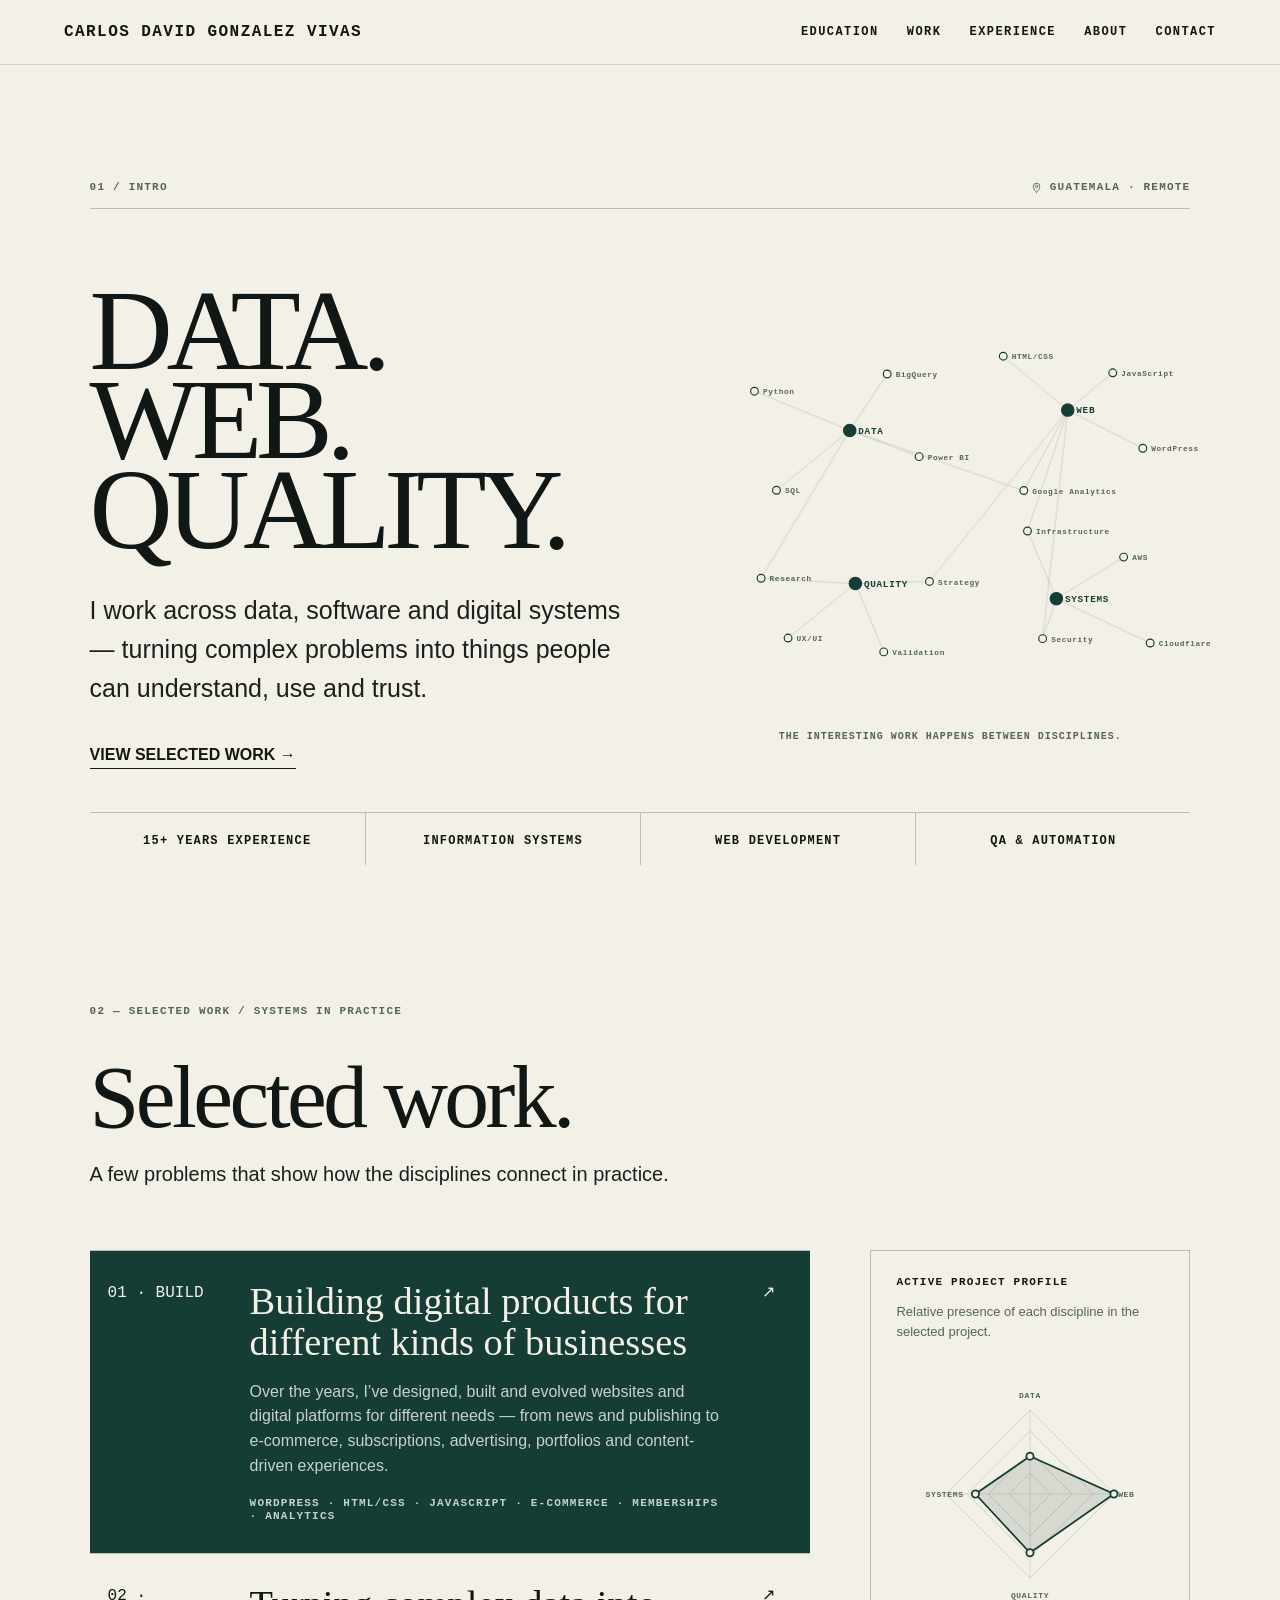
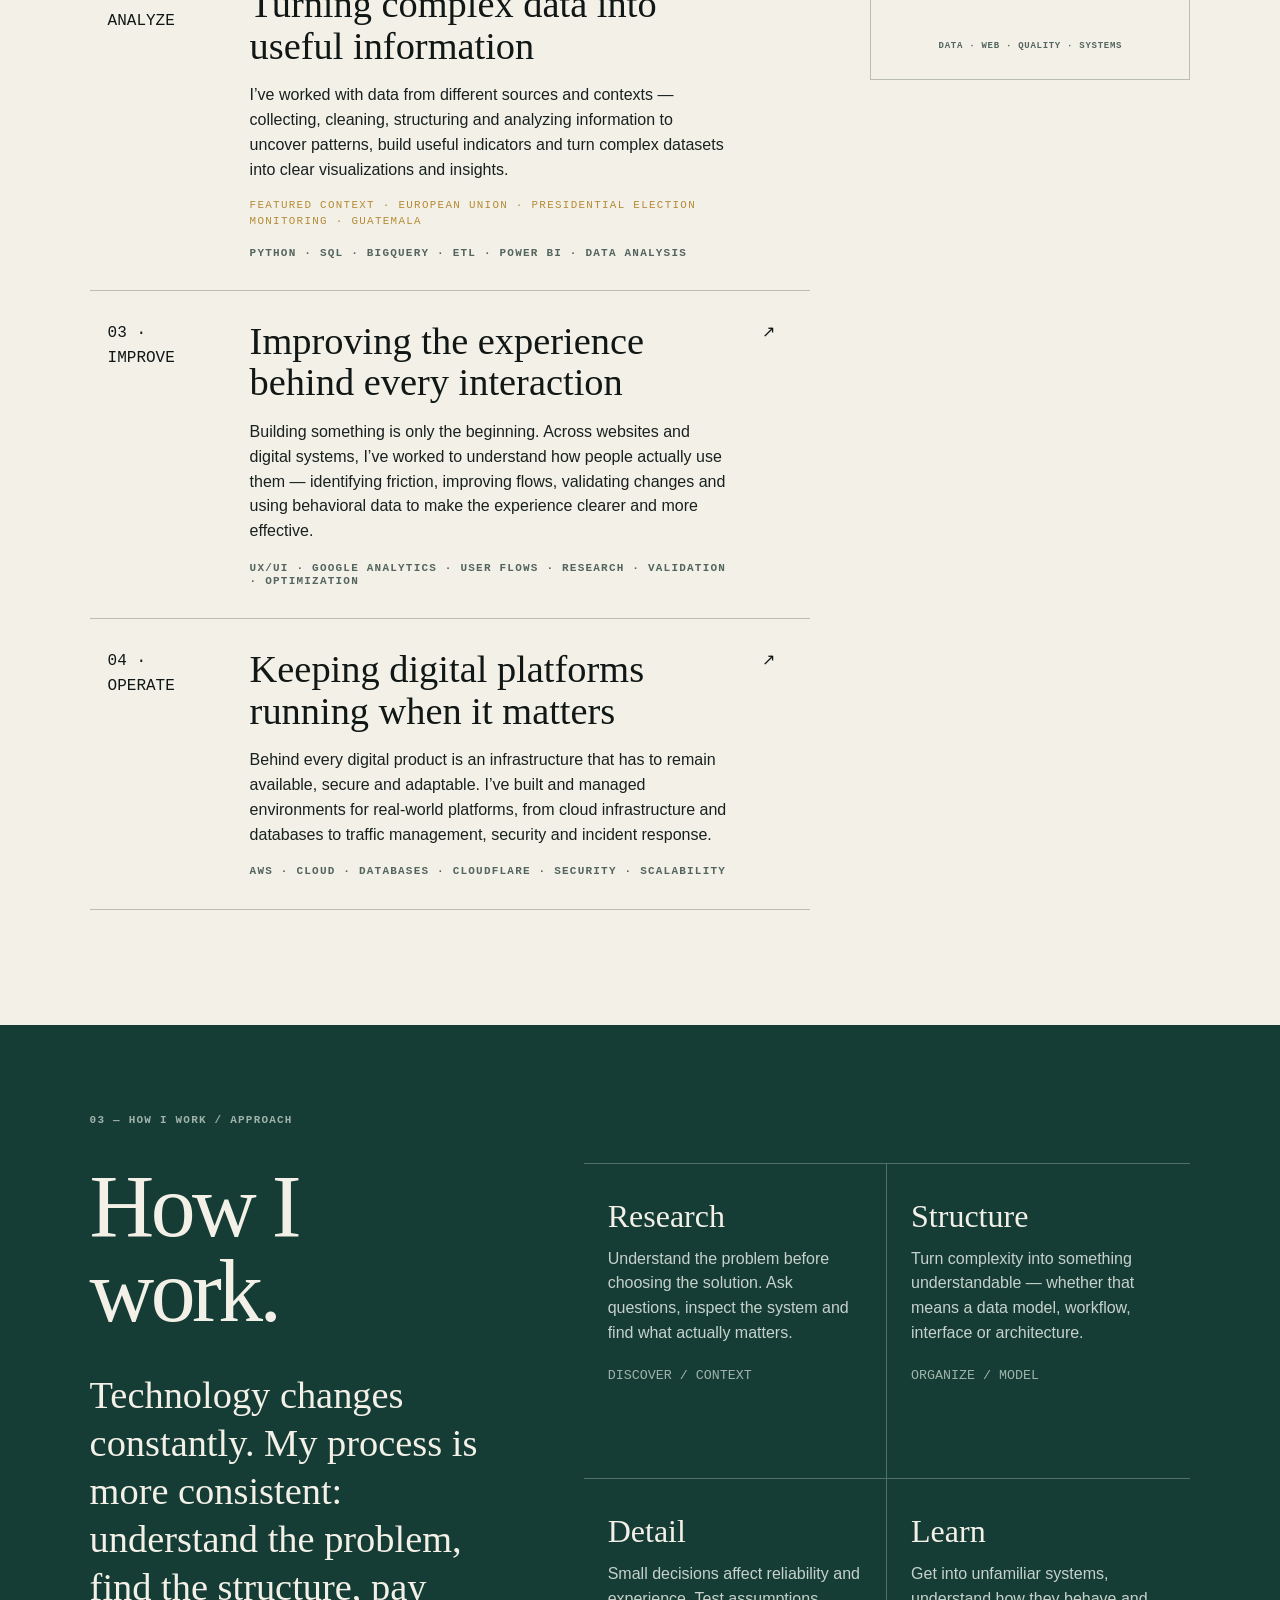
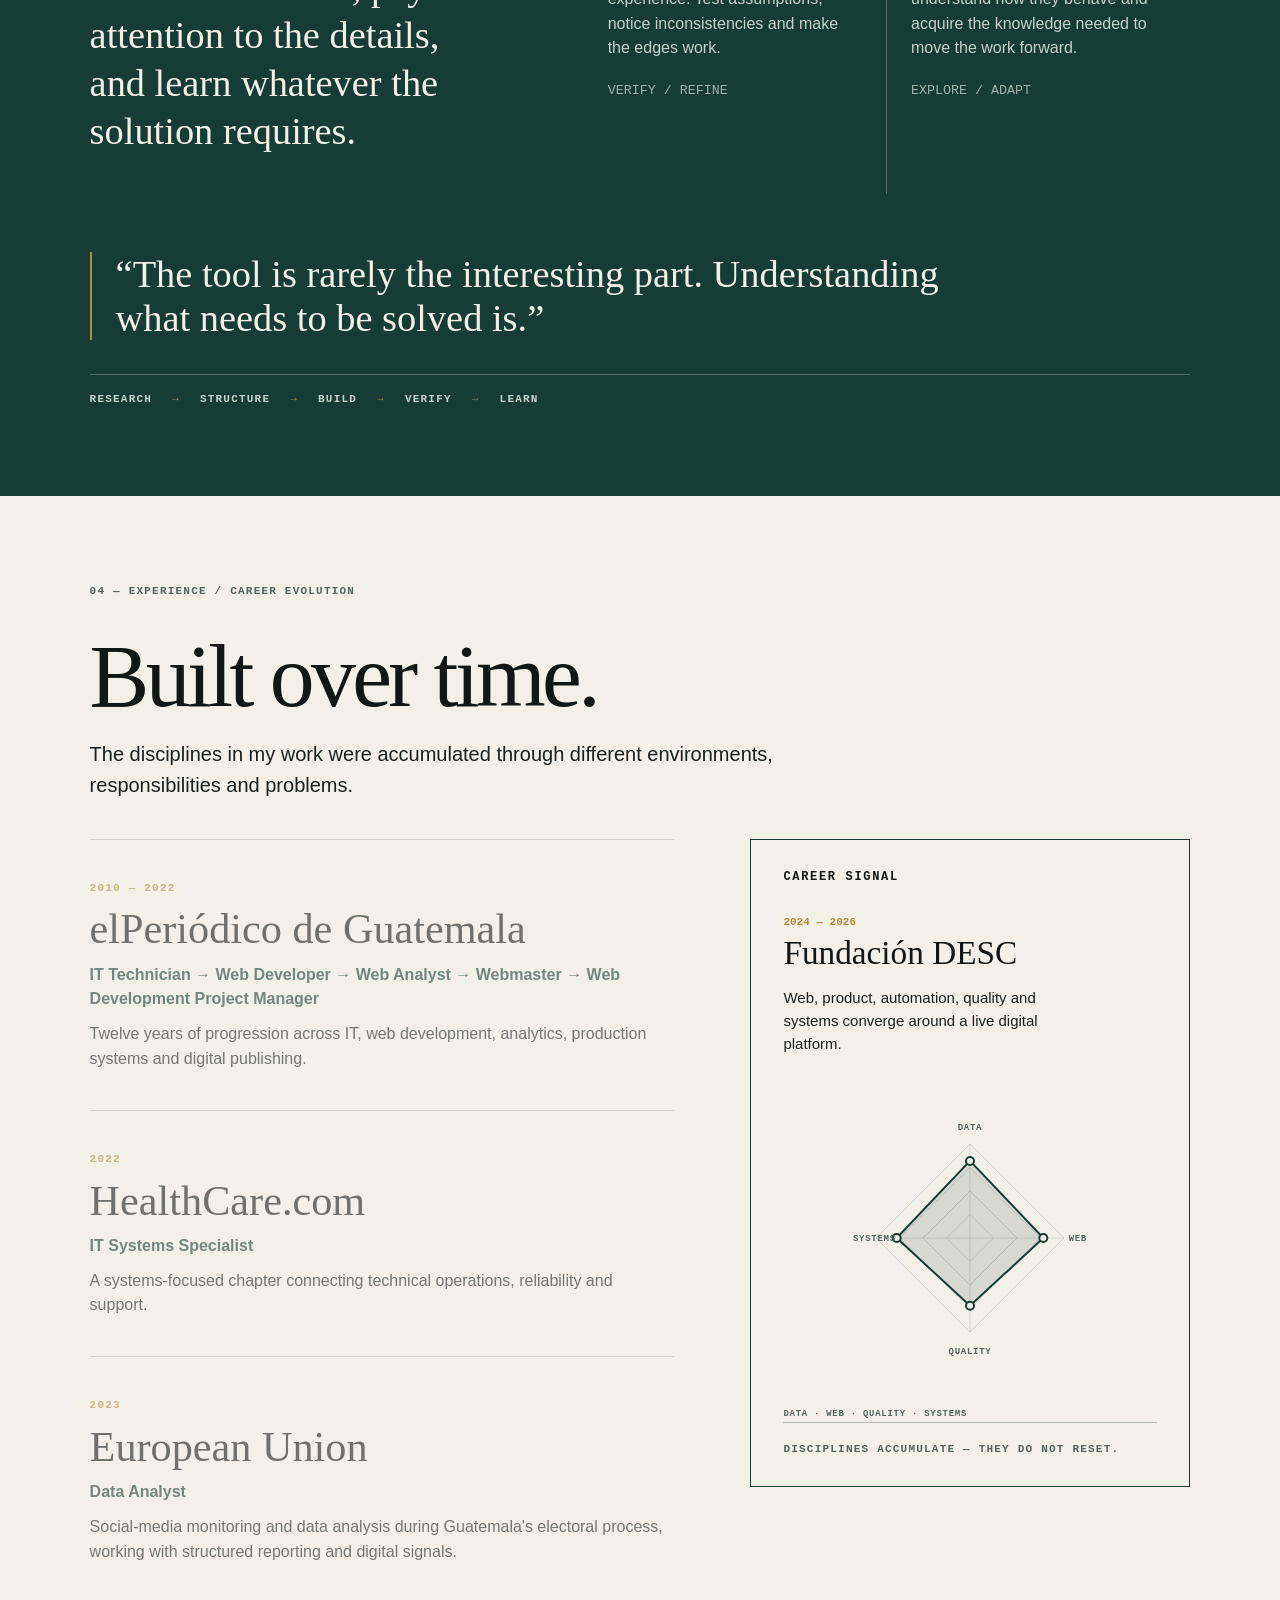
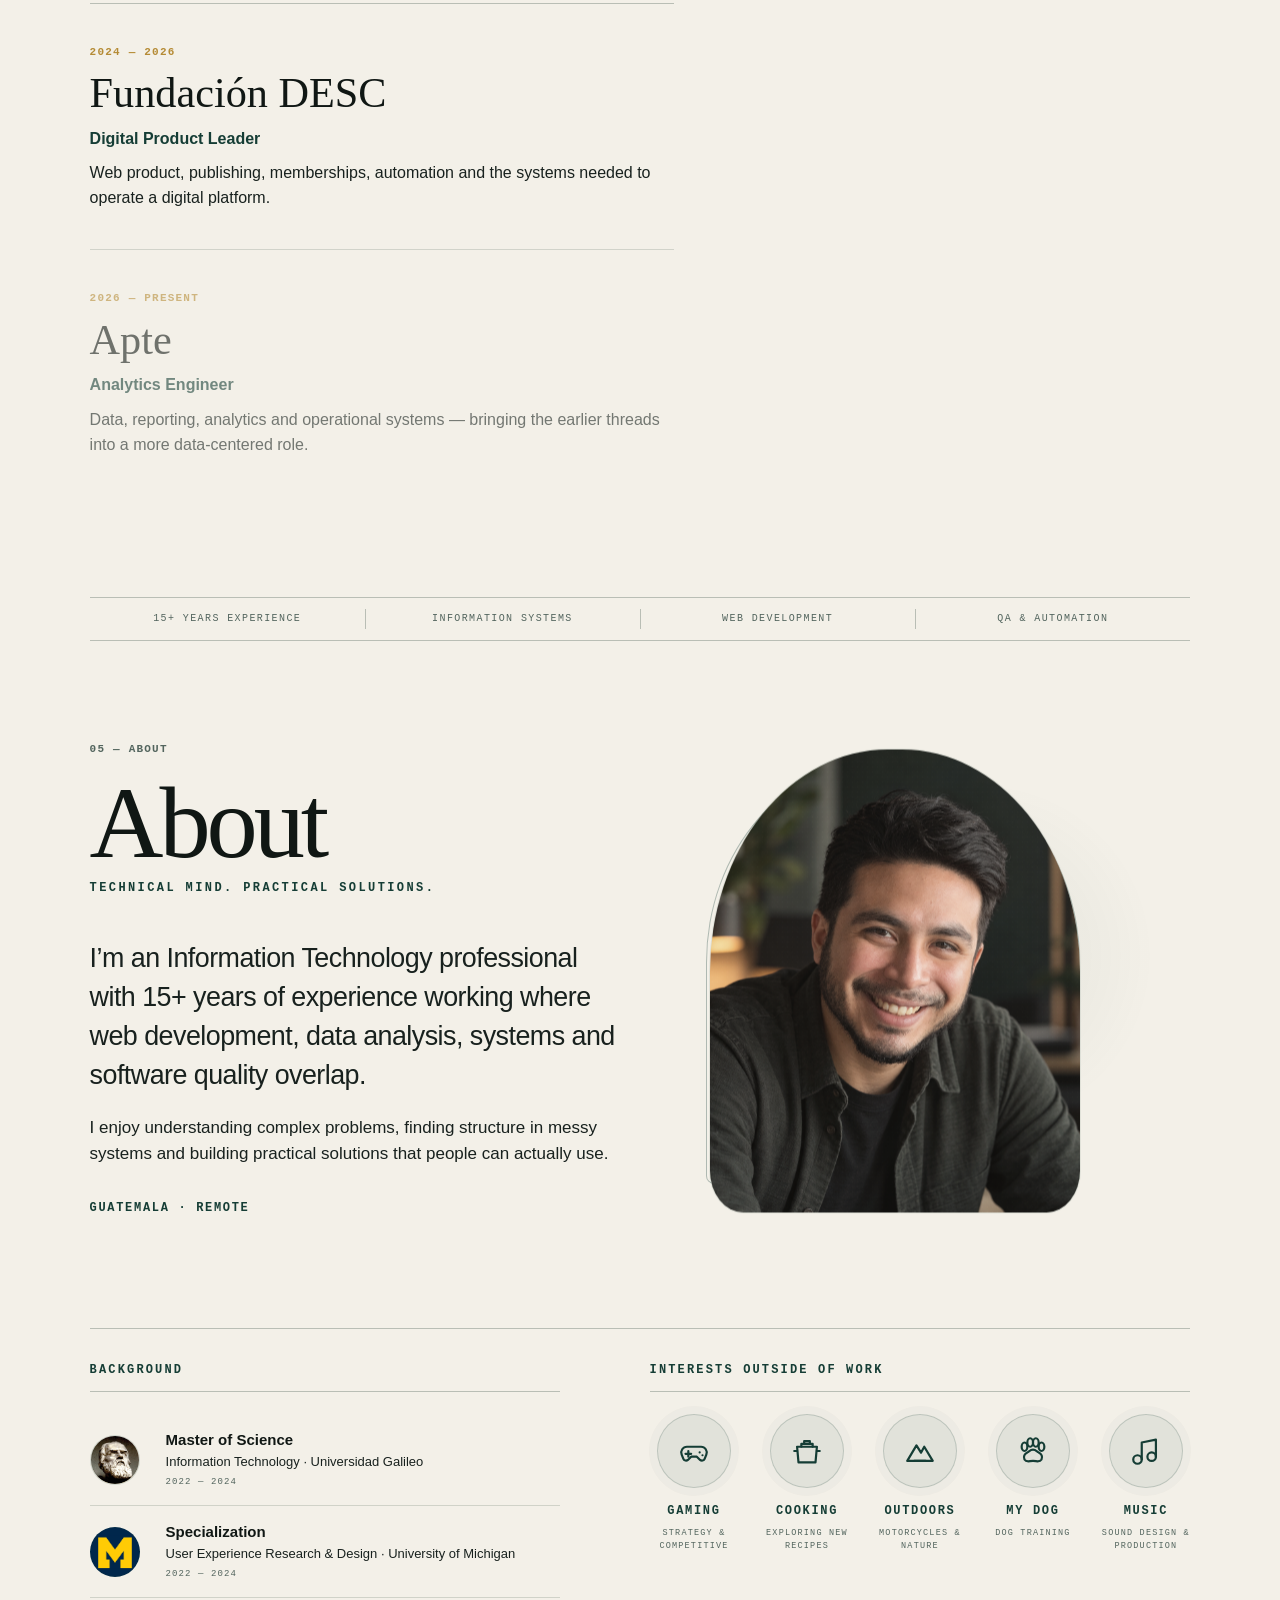
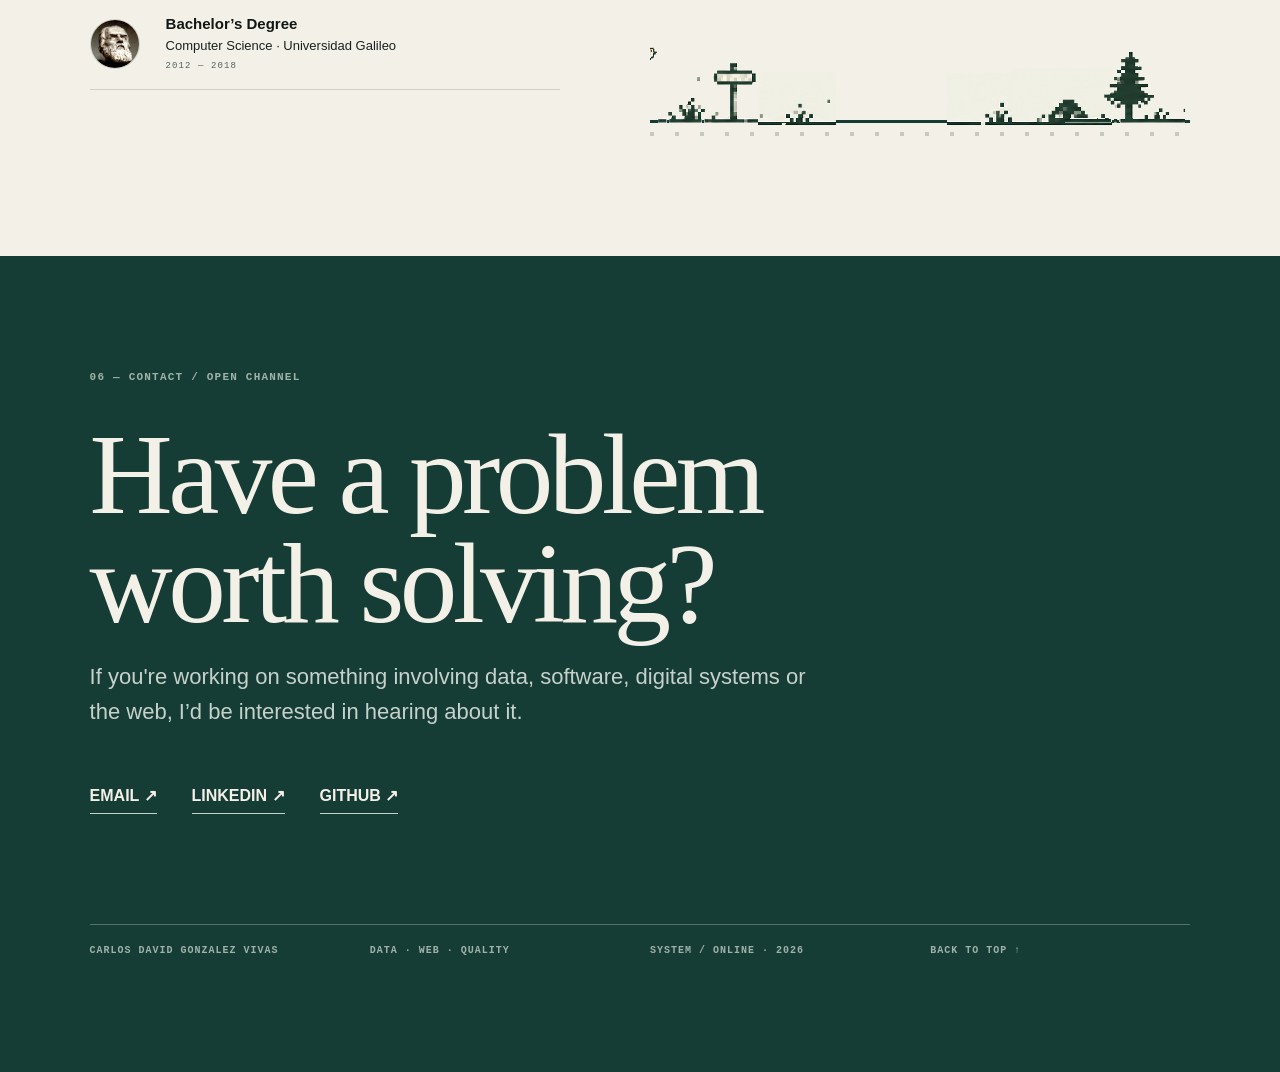
==== commit dad849ab: "Configure social preview and Open Graph metadata" ====
--- a/index.html
+++ b/index.html
@@ -2,12 +2,28 @@
 <html lang="en">
 <head>
 <meta charset="utf-8"><meta name="viewport" content="width=device-width,initial-scale=1">
-<!-- Portfolio v31 -->
+<!-- Portfolio v32 -->
 <title>Carlos David Gonzalez Vivas — Data · Web · Quality</title>
+<meta name="description" content="Portfolio of Carlos David Gonzalez Vivas — data, web, quality and digital systems. Building, analyzing, improving and operating useful digital products.">
 <meta name="theme-color" content="#F3F0E8">
-<meta property="og:image" content="social-preview.png">
-<meta property="og:image:width" content="1200"><meta property="og:image:height" content="630">
-<meta name="twitter:image" content="social-preview.png"><link rel="icon" href="favicon.svg" type="image/svg+xml"><link rel="icon" href="favicon-32.png" sizes="32x32" type="image/png"><link rel="apple-touch-icon" href="apple-touch-icon.png"><link rel="manifest" href="site.webmanifest"><meta property="og:type" content="website"><meta property="og:title" content="Carlos David Gonzalez Vivas — Data · Web · Quality"><meta property="og:description" content="Data, web, UX and systems portfolio of Carlos David Gonzalez Vivas — building, analyzing, improving and operating digital products."><meta name="twitter:card" content="summary_large_image"><meta name="description" content="Data, web, UX and systems portfolio of Carlos David Gonzalez Vivas — building, analyzing, improving and operating digital products."><link rel="stylesheet" href="styles.css"><link rel="stylesheet" href="improvements.css"><script defer src="script.js"></script><script defer src="improvements.js"></script>
+<link rel="canonical" href="https://main.dq7y7n7yacxy4.amplifyapp.com/">
+<meta property="og:type" content="website">
+<meta property="og:site_name" content="Carlos David Gonzalez Vivas — Portfolio">
+<meta property="og:title" content="Carlos David Gonzalez Vivas — Data · Web · Quality">
+<meta property="og:description" content="Data, web, quality and digital systems — building, analyzing, improving and operating useful digital products.">
+<meta property="og:url" content="https://main.dq7y7n7yacxy4.amplifyapp.com/">
+<meta property="og:image" content="https://main.dq7y7n7yacxy4.amplifyapp.com/Pixel%20Portfolio%20Landscape%20with%20Running%20Dog.png">
+<meta property="og:image:secure_url" content="https://main.dq7y7n7yacxy4.amplifyapp.com/Pixel%20Portfolio%20Landscape%20with%20Running%20Dog.png">
+<meta property="og:image:type" content="image/png">
+<meta property="og:image:width" content="1664">
+<meta property="og:image:height" content="936">
+<meta property="og:image:alt" content="Carlos David Gonzalez portfolio preview with a retro pixel-art landscape and running dog.">
+<meta name="twitter:card" content="summary_large_image">
+<meta name="twitter:title" content="Carlos David Gonzalez Vivas — Data · Web · Quality">
+<meta name="twitter:description" content="Data, web, quality and digital systems — building, analyzing, improving and operating useful digital products.">
+<meta name="twitter:image" content="https://main.dq7y7n7yacxy4.amplifyapp.com/Pixel%20Portfolio%20Landscape%20with%20Running%20Dog.png">
+<meta name="twitter:image:alt" content="Carlos David Gonzalez portfolio preview with a retro pixel-art landscape and running dog.">
+<link rel="icon" href="favicon.svg" type="image/svg+xml"><link rel="icon" href="favicon-32.png" sizes="32x32" type="image/png"><link rel="apple-touch-icon" href="apple-touch-icon.png"><link rel="manifest" href="site.webmanifest"><link rel="stylesheet" href="styles.css"><link rel="stylesheet" href="improvements.css"><script defer src="script.js"></script><script defer src="improvements.js"></script>
 </head><body><a class="skip-link" href="#intro">Skip to content</a>
 <header class="site-header"><a class="brand" href="#intro">CARLOS DAVID GONZALEZ VIVAS</a><nav aria-label="Primary"><a href="#education">EDUCATION</a><a href="#work">WORK</a><a href="#experience">EXPERIENCE</a><a href="#about">ABOUT</a><a href="#contact">CONTACT</a></nav></header>
 <main>
--- a/improvements.css
+++ b/improvements.css
@@ -1,8 +1,12 @@
-/* v44 — discipline radar + mobile layout refinements */
+/* v50 — discipline radar + mobile layout refinements */
 .discipline-radar{width:100%;max-width:300px;margin:22px auto 8px;display:block;overflow:visible}.radar-grid{fill:none;stroke:var(--line);stroke-width:1;opacity:.65}.radar-axis{stroke:var(--line);stroke-width:1;opacity:.55}.radar-shape{fill:rgba(21,61,53,.12);stroke:var(--green);stroke-width:2;transition:points .5s ease}.radar-dot{fill:var(--paper);stroke:var(--green);stroke-width:2;transition:cx .5s ease,cy .5s ease}.radar-label{fill:var(--muted);font:700 9px ui-monospace,SFMono-Regular,Menlo,monospace;letter-spacing:.08em}.profile-panel .discipline-radar,.career-panel .discipline-radar{margin-top:18px}.profile-panel .radar-caption,.career-panel .radar-caption{margin:12px 0 0;font:700 9px/1.5 ui-monospace,SFMono-Regular,Menlo,monospace;letter-spacing:.08em;color:var(--muted);text-align:center}#careerSignals{display:none}.education-layout{display:block}.education-radar-panel{display:none}.mobile-project-radar,.mobile-pixel-sky{display:none}
 @media(max-width:800px){.about-details,.background-block,.interests-block,.education-list,.education-item,.education-item>div:last-child{min-width:0;max-width:100%}.education-item{grid-template-columns:64px minmax(0,1fr);gap:18px;padding:24px 0}.education-item strong,.education-item span,.education-item small{max-width:100%;white-space:normal;overflow-wrap:anywhere;word-break:normal}.education-item span{line-height:1.35}.interest-grid{display:grid;grid-template-columns:repeat(2,minmax(0,1fr));gap:28px 18px;overflow:visible;padding-bottom:0}.interest{min-width:0}}
 @media(max-width:600px){.education-item{grid-template-columns:54px minmax(0,1fr);gap:14px}.edu-mark{width:54px;height:54px}.interest-grid{grid-template-columns:repeat(2,minmax(0,1fr));justify-content:stretch}.interest-icon{width:58px;height:58px}.discipline-radar{max-width:270px}.profile-panel{display:none}.mobile-project-radar{display:block;margin:18px 0 2px;max-width:250px}.mobile-project-radar .discipline-radar{max-width:230px;margin:0}.project.active{background:transparent;color:var(--ink)}.project.active p{color:var(--body)}.project.active .tags{color:var(--muted)}.project.active .project-context{color:var(--muted)}
-/* Decorative sixth cell, intentionally mobile-only. Pure CSS keeps it crisp and consistent with the existing pixel scene. */
-.mobile-pixel-sky{display:block;position:relative;align-self:start;justify-self:center;width:150px;height:126px;margin-top:0;image-rendering:pixelated}.pixel-sun{position:absolute;left:54px;top:18px;width:42px;height:42px;background:#e7ad2e;box-shadow:0 0 0 4px #f0c458 inset}.pixel-sun:before,.pixel-sun:after,.pixel-sun i:before,.pixel-sun i:after{content:"";position:absolute;background:#e7ad2e}.pixel-sun:before{width:6px;height:12px;left:18px;top:-17px;box-shadow:0 64px 0 #e7ad2e}.pixel-sun:after{width:12px;height:6px;left:-17px;top:18px;box-shadow:64px 0 0 #e7ad2e}.pixel-sun i:before{width:8px;height:6px;left:-12px;top:-9px;box-shadow:58px 58px 0 #e7ad2e}.pixel-sun i:after{width:8px;height:6px;left:46px;top:-9px;box-shadow:-58px 58px 0 #e7ad2e}.pixel-cloud{position:absolute;height:8px;background:var(--paper);border:4px solid var(--green);box-shadow:4px -4px 0 var(--paper),8px -8px 0 var(--paper),12px -8px 0 var(--paper),16px -4px 0 var(--paper)}.pixel-cloud:before{content:"";position:absolute;left:4px;top:-8px;width:24px;height:8px;border-top:4px solid var(--green)}.pixel-cloud-a{left:8px;top:78px;width:44px}.pixel-cloud-b{right:7px;top:82px;width:48px}.pixel-cloud-b:before{width:28px}.mobile-pixel-sky:after{content:"";position:absolute;inset:0;border:1px solid rgba(21,61,53,.12);border-radius:50%;transform:scale(.82);opacity:.55}}
-@media(max-width:360px){.interest-grid{grid-template-columns:1fr 1fr;gap:24px 10px}.education-item{grid-template-columns:48px minmax(0,1fr)}.edu-mark{width:48px;height:48px}.mobile-project-radar .discipline-radar{max-width:210px}.mobile-pixel-sky{transform:scale(.9);transform-origin:top center}}
+/* Sixth cell: size, position, circle and sun intentionally unchanged. */
+.mobile-pixel-sky{display:block;position:relative;align-self:start;justify-self:center;width:78px;height:78px;margin-top:0;border:1px solid rgba(21,61,53,.16);border-radius:50%;background:rgba(21,61,53,.018);box-shadow:0 0 0 7px rgba(21,61,53,.018);image-rendering:pixelated}
+.pixel-sun{position:absolute;left:28px;top:21px;width:22px;height:22px;background:#f0b62f;box-shadow:inset 0 0 0 3px #f5c74f}.pixel-sun:before,.pixel-sun:after,.pixel-sun i:before,.pixel-sun i:after{content:"";position:absolute;background:#f0b62f}.pixel-sun:before{width:3px;height:6px;left:10px;top:-9px;box-shadow:0 40px 0 #f0b62f}.pixel-sun:after{width:6px;height:3px;left:-9px;top:10px;box-shadow:40px 0 0 #f0b62f}.pixel-sun i:before{width:4px;height:3px;left:-6px;top:-5px;box-shadow:34px 34px 0 #f0b62f}.pixel-sun i:after{width:4px;height:3px;left:24px;top:-5px;box-shadow:-34px 34px 0 #f0b62f}
+/* True pixel-outline clouds, drawn as a 3px grid instead of CSS boxes. */
+.pixel-cloud{position:absolute;width:33px;height:24px;background:transparent;border:0}.pixel-cloud:before{content:"";position:absolute;left:0;top:0;width:3px;height:3px;background:transparent;box-shadow:6px 18px 0 var(--green),9px 15px 0 var(--green),12px 12px 0 var(--green),15px 9px 0 var(--green),18px 9px 0 var(--green),21px 12px 0 var(--green),24px 12px 0 var(--green),27px 15px 0 var(--green),30px 18px 0 var(--green),9px 21px 0 var(--green),12px 21px 0 var(--green),15px 21px 0 var(--green),18px 21px 0 var(--green),21px 21px 0 var(--green),24px 21px 0 var(--green),27px 21px 0 var(--green)}.pixel-cloud:after{content:"";position:absolute;left:12px;top:15px;width:15px;height:6px;background:var(--paper)}.cloud-left{left:-9px;top:45px}.cloud-right{right:-10px;top:48px;transform:scale(.92)}
+}
+@media(max-width:360px){.interest-grid{grid-template-columns:1fr 1fr;gap:24px 10px}.education-item{grid-template-columns:48px minmax(0,1fr)}.edu-mark{width:48px;height:48px}.mobile-project-radar .discipline-radar{max-width:210px}.mobile-pixel-sky{width:72px;height:72px;transform:scale(.94);transform-origin:top center}}
 @media(prefers-reduced-motion:reduce){.radar-shape,.radar-dot{transition:none}}
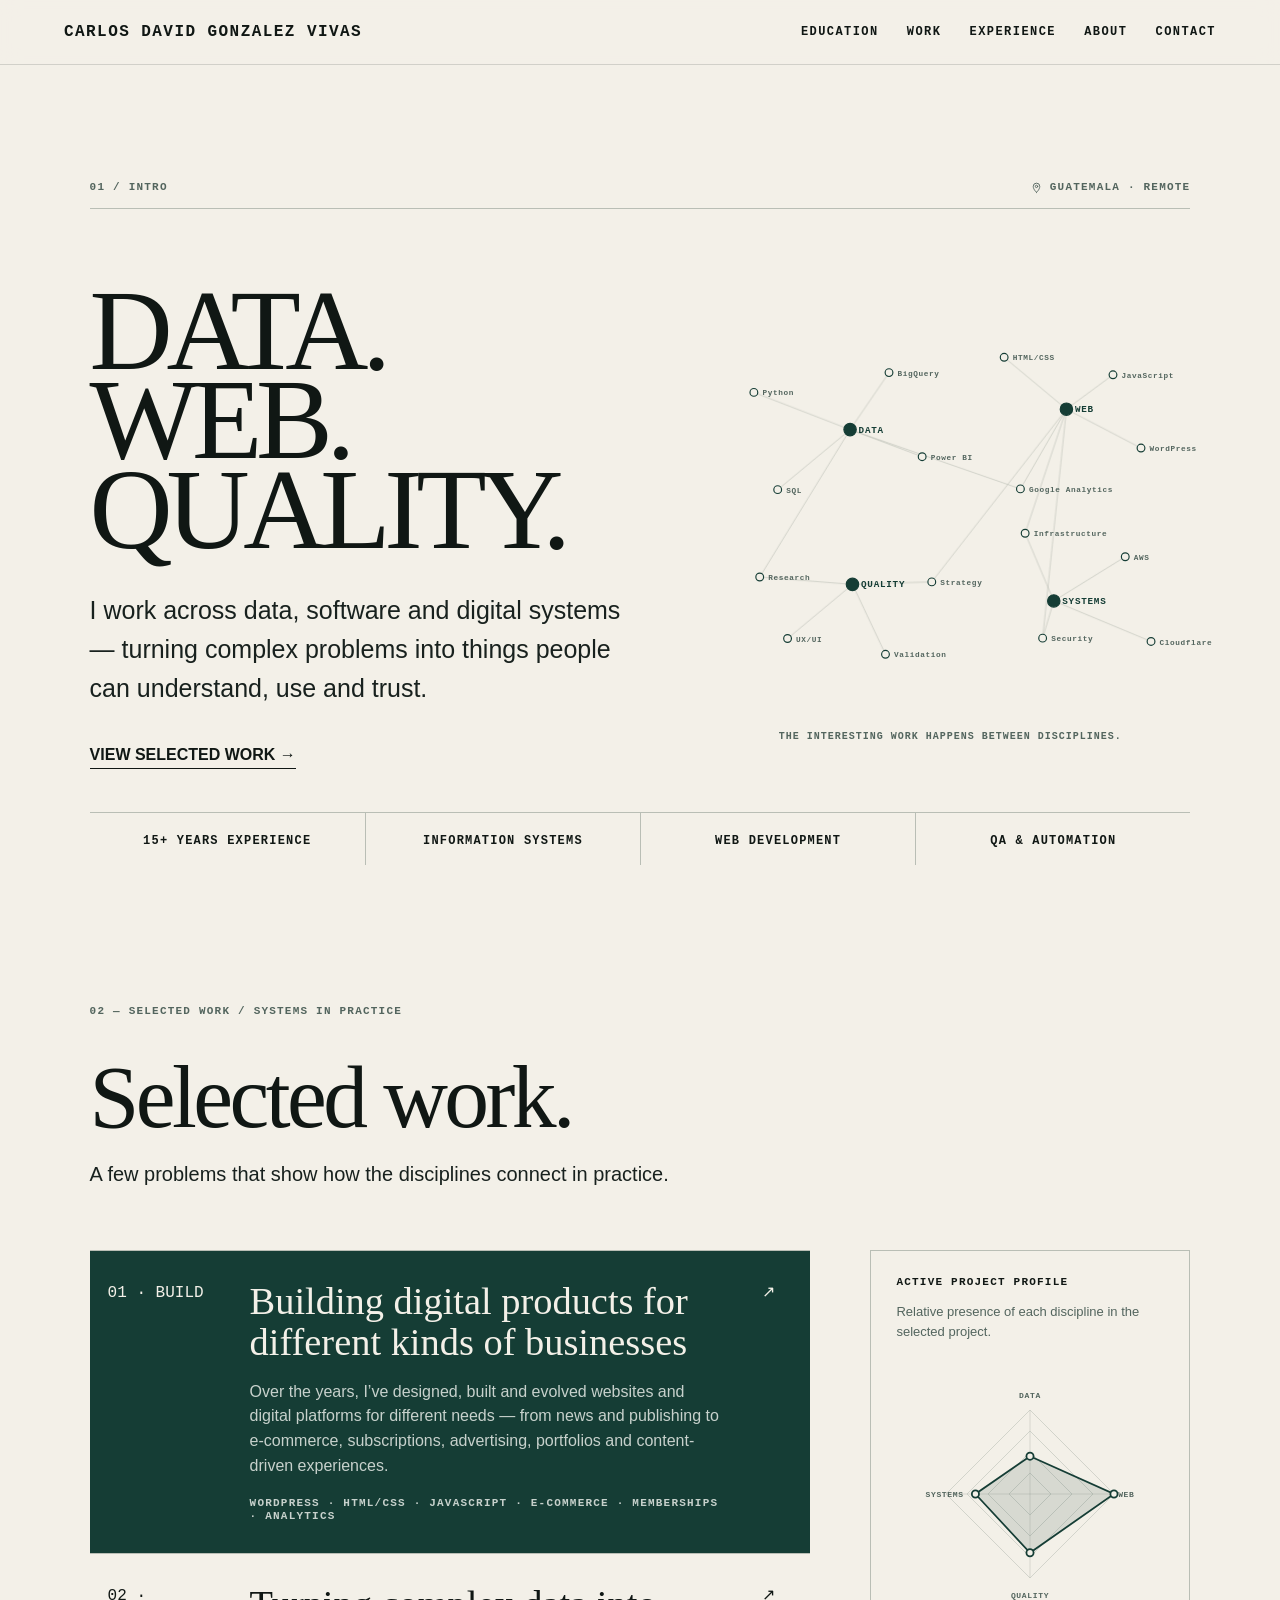
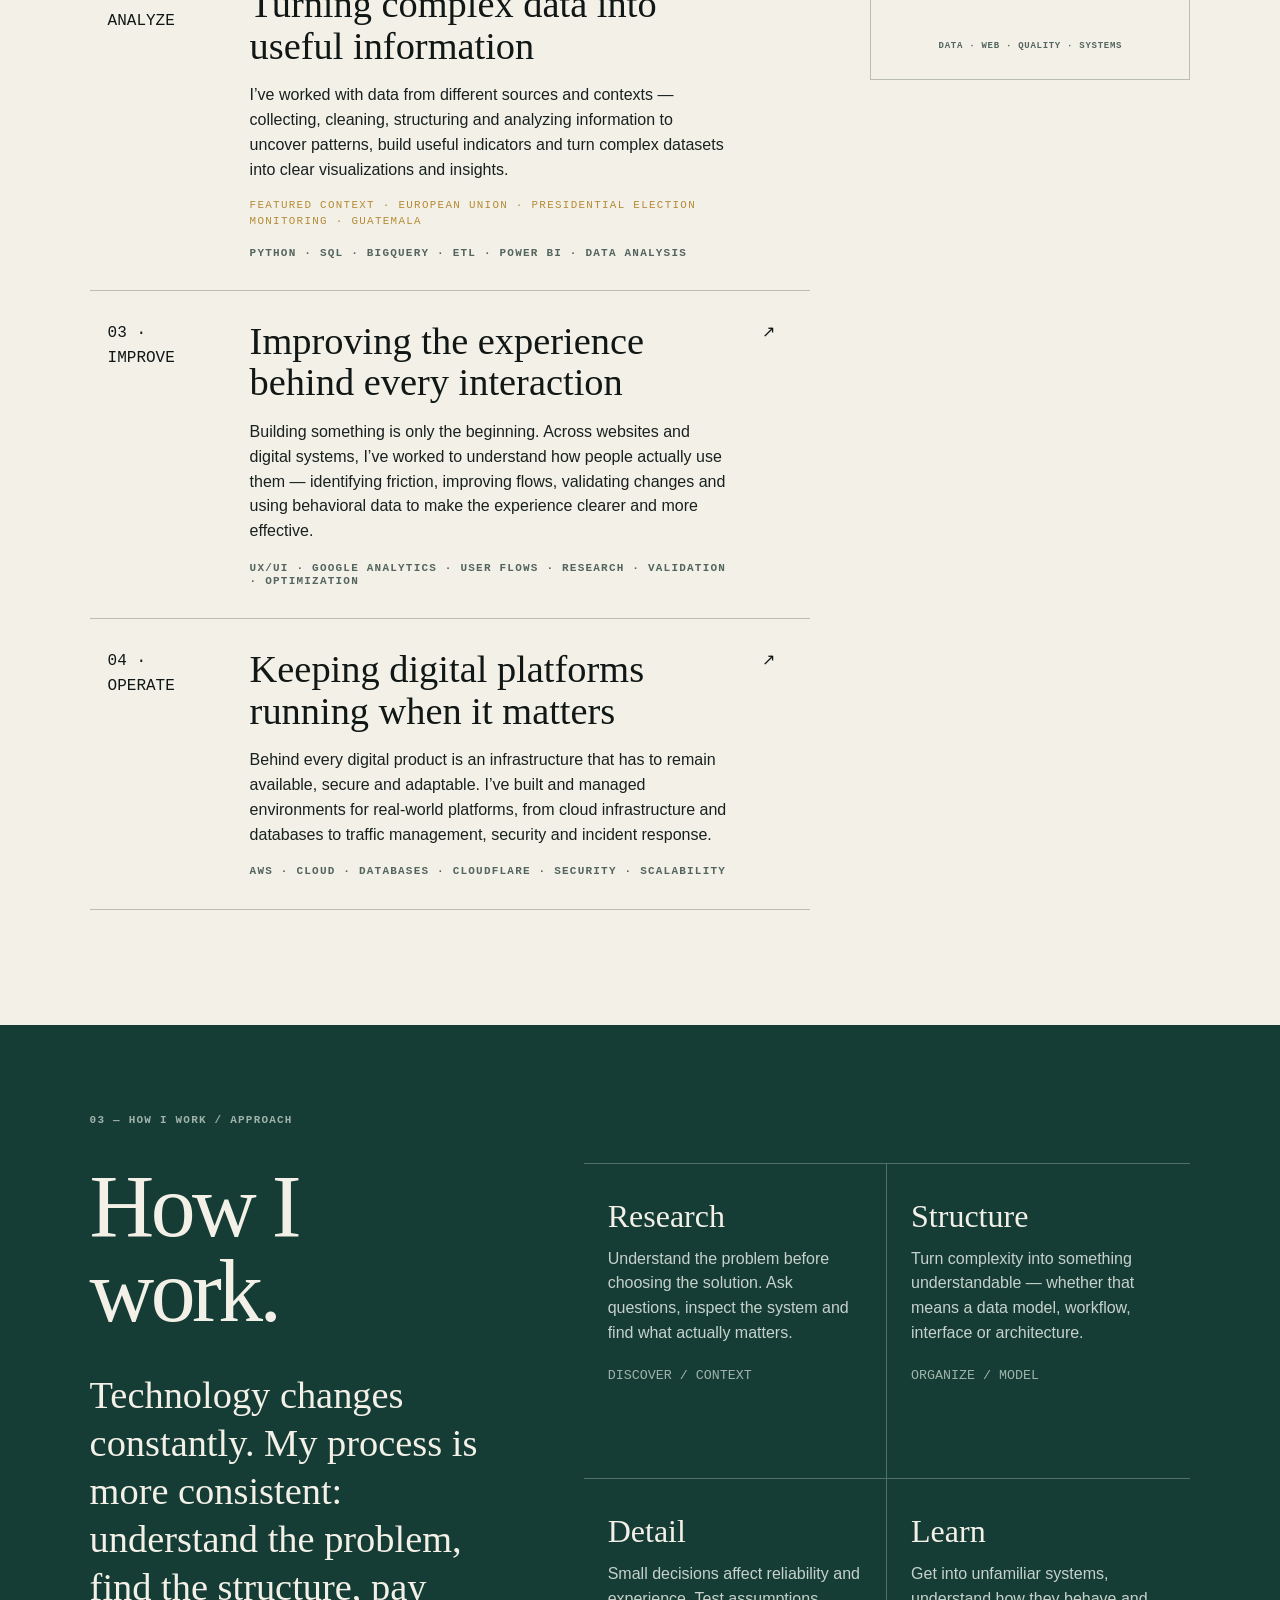
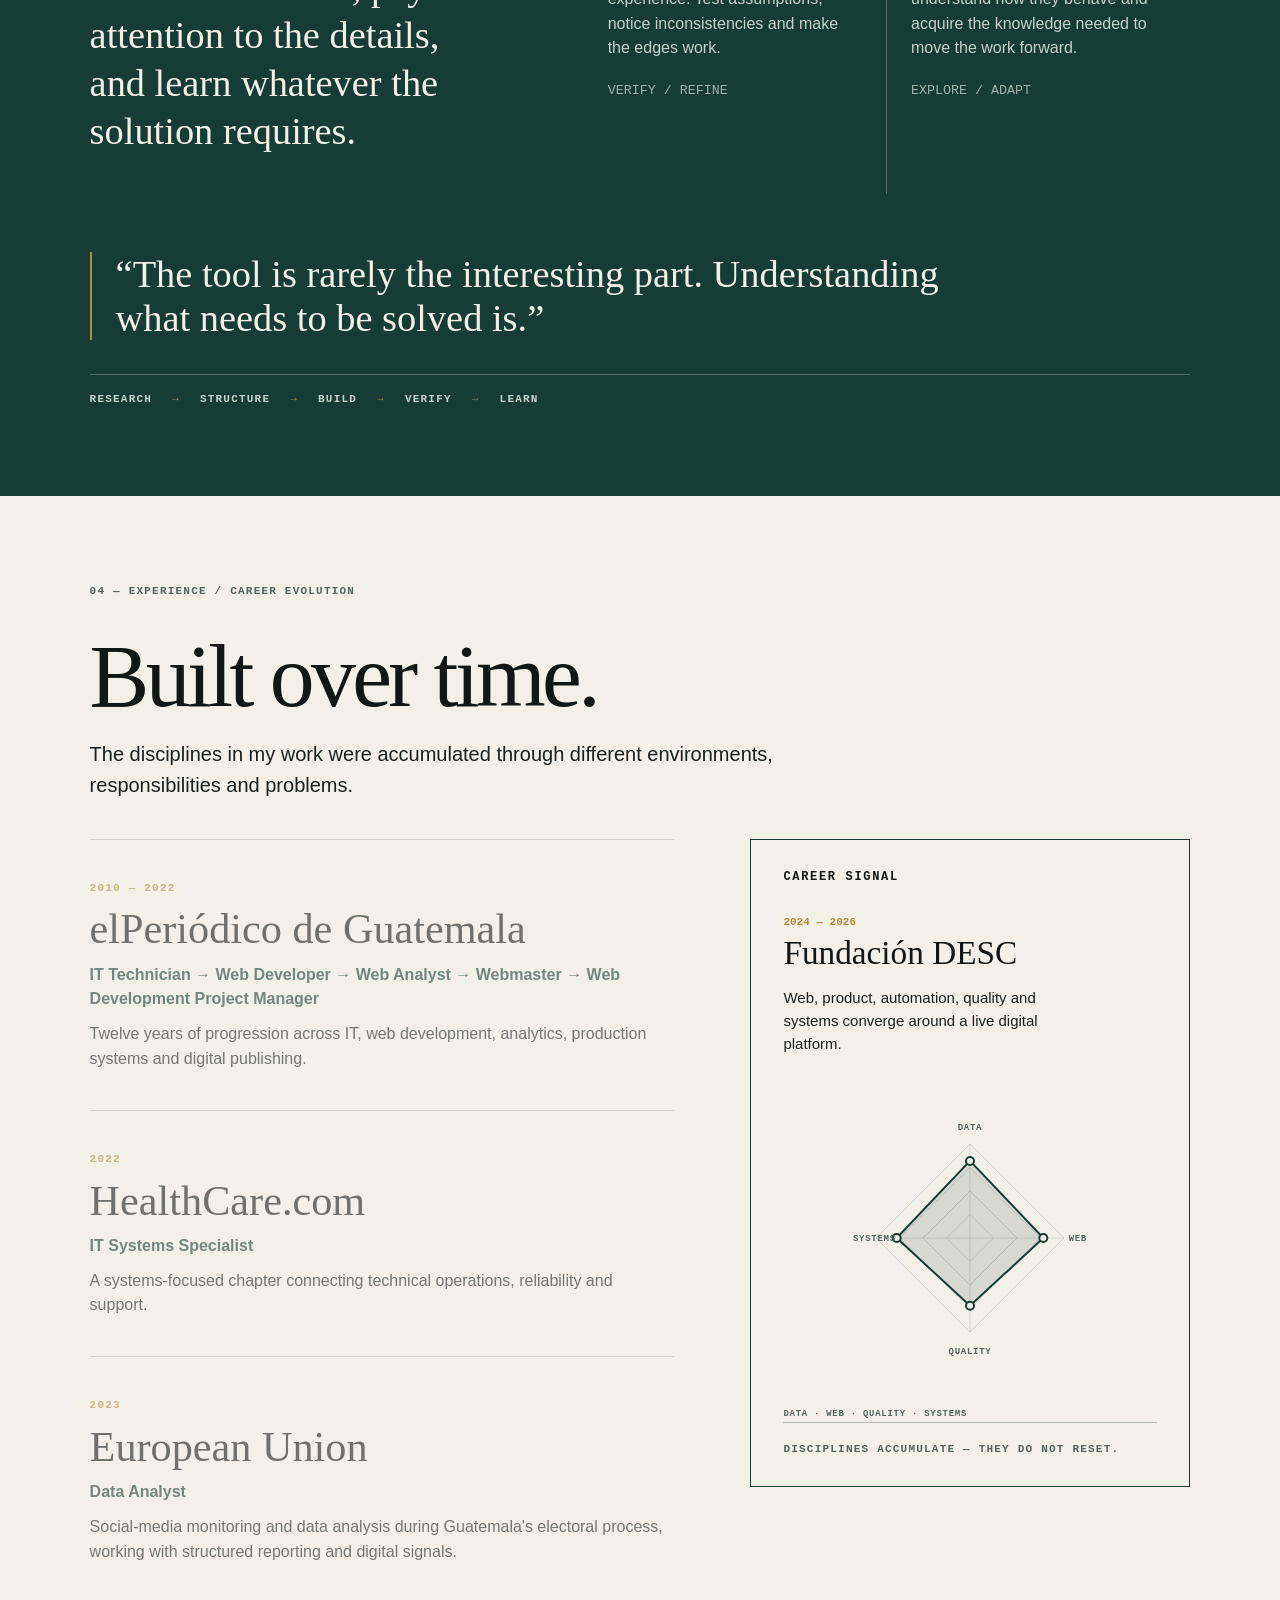
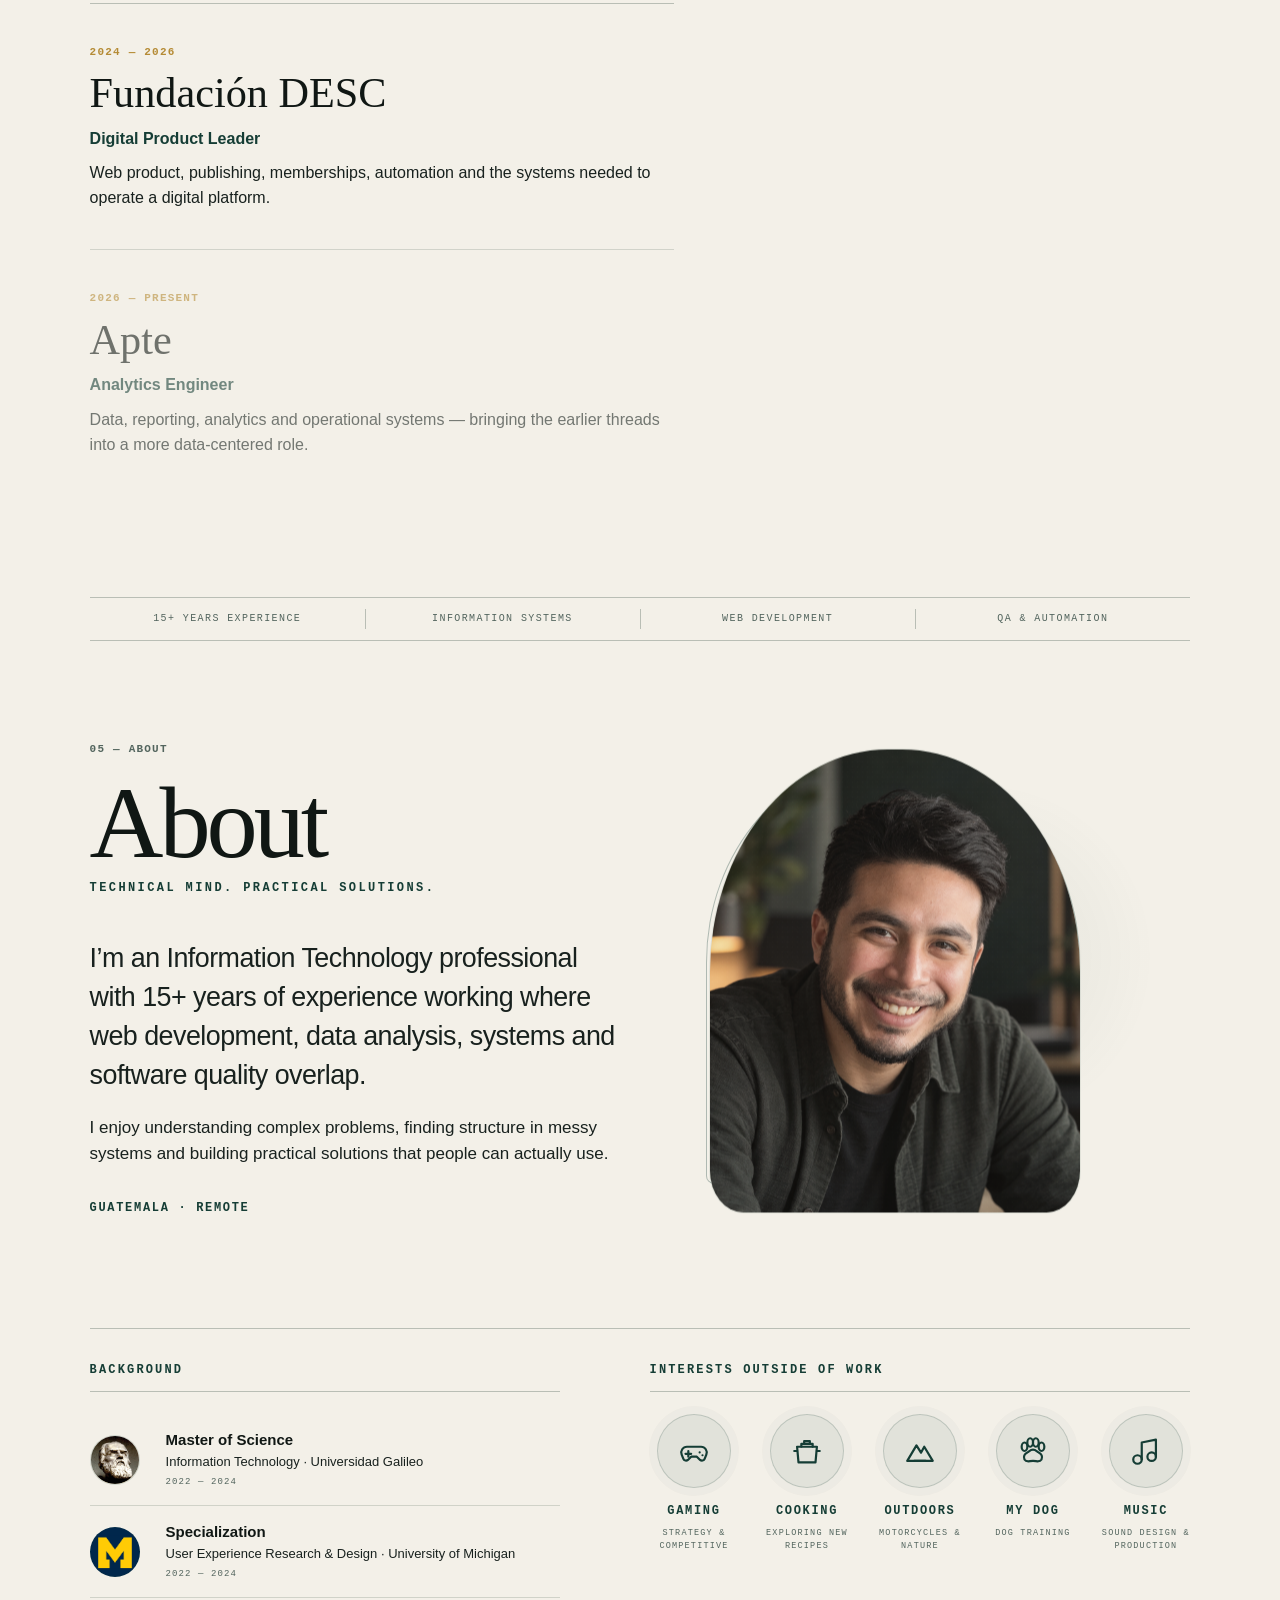
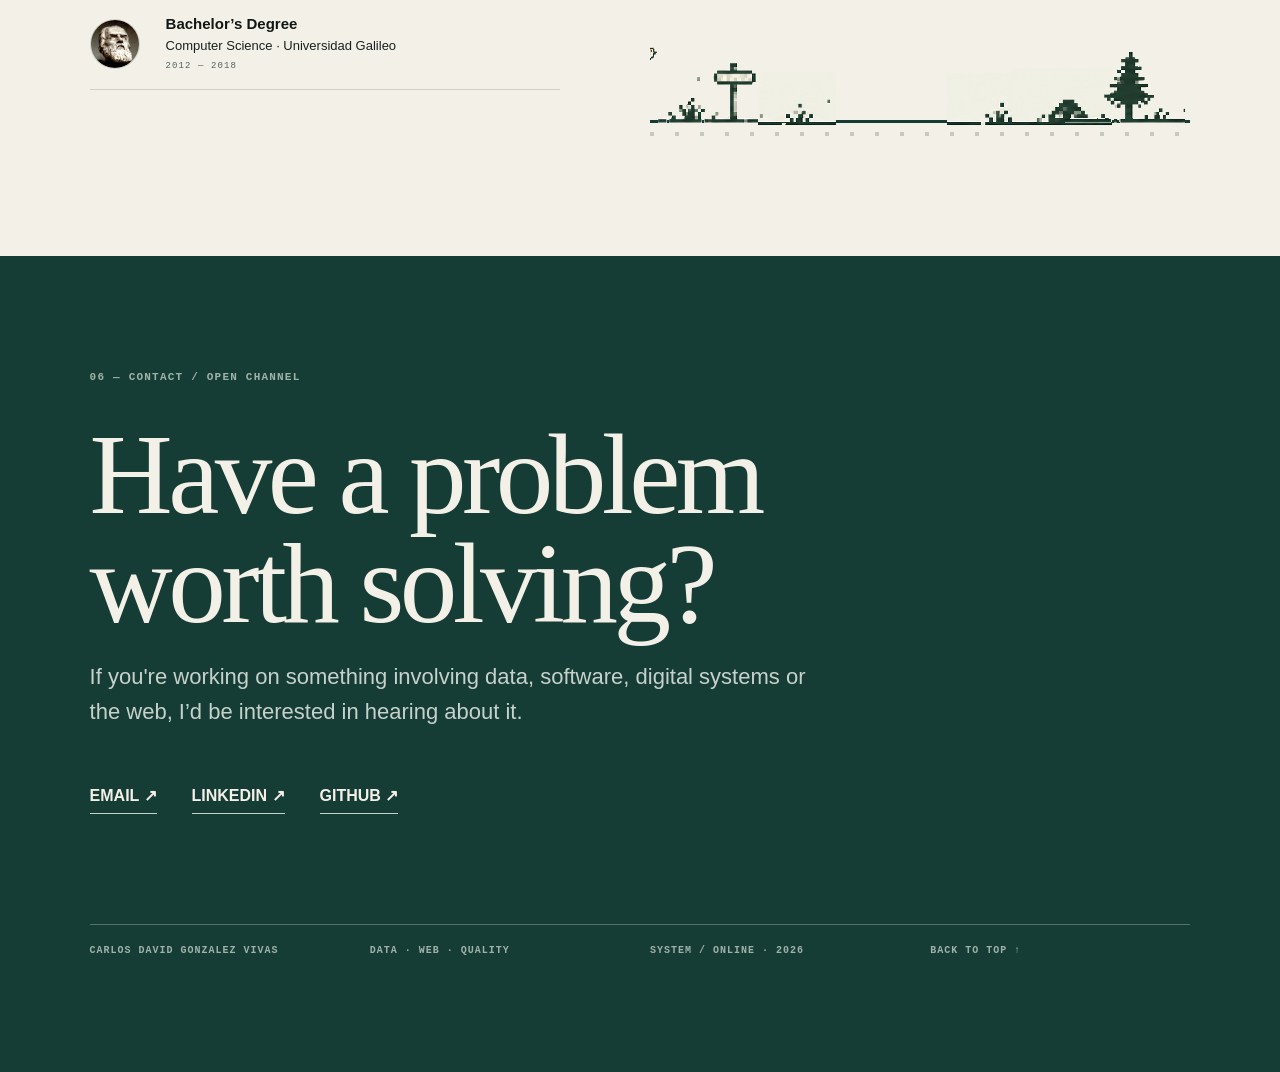
==== commit e953a53a: "Update social preview metadata" ====
--- a/index.html
+++ b/index.html
@@ -2,27 +2,25 @@
 <html lang="en">
 <head>
 <meta charset="utf-8"><meta name="viewport" content="width=device-width,initial-scale=1">
-<!-- Portfolio v32 -->
+<!-- Portfolio v33 -->
 <title>Carlos David Gonzalez Vivas — Data · Web · Quality</title>
 <meta name="description" content="Portfolio of Carlos David Gonzalez Vivas — data, web, quality and digital systems. Building, analyzing, improving and operating useful digital products.">
 <meta name="theme-color" content="#F3F0E8">
 <link rel="canonical" href="https://main.dq7y7n7yacxy4.amplifyapp.com/">
 <meta property="og:type" content="website">
-<meta property="og:site_name" content="Carlos David Gonzalez Vivas — Portfolio">
-<meta property="og:title" content="Carlos David Gonzalez Vivas — Data · Web · Quality">
-<meta property="og:description" content="Data, web, quality and digital systems — building, analyzing, improving and operating useful digital products.">
+<meta property="og:site_name" content="Portfolio">
+<meta property="og:title" content="Carlos David Gonzalez Vivas">
+<meta property="og:description" content="Data · Web · Quality">
 <meta property="og:url" content="https://main.dq7y7n7yacxy4.amplifyapp.com/">
-<meta property="og:image" content="https://main.dq7y7n7yacxy4.amplifyapp.com/Pixel%20Portfolio%20Landscape%20with%20Running%20Dog.png">
-<meta property="og:image:secure_url" content="https://main.dq7y7n7yacxy4.amplifyapp.com/Pixel%20Portfolio%20Landscape%20with%20Running%20Dog.png">
+<meta property="og:image" content="https://main.dq7y7n7yacxy4.amplifyapp.com/social-preview.png">
+<meta property="og:image:secure_url" content="https://main.dq7y7n7yacxy4.amplifyapp.com/social-preview.png">
 <meta property="og:image:type" content="image/png">
-<meta property="og:image:width" content="1664">
-<meta property="og:image:height" content="936">
-<meta property="og:image:alt" content="Carlos David Gonzalez portfolio preview with a retro pixel-art landscape and running dog.">
+<meta property="og:image:alt" content="Carlos David Gonzalez Vivas portfolio preview.">
 <meta name="twitter:card" content="summary_large_image">
-<meta name="twitter:title" content="Carlos David Gonzalez Vivas — Data · Web · Quality">
-<meta name="twitter:description" content="Data, web, quality and digital systems — building, analyzing, improving and operating useful digital products.">
-<meta name="twitter:image" content="https://main.dq7y7n7yacxy4.amplifyapp.com/Pixel%20Portfolio%20Landscape%20with%20Running%20Dog.png">
-<meta name="twitter:image:alt" content="Carlos David Gonzalez portfolio preview with a retro pixel-art landscape and running dog.">
+<meta name="twitter:title" content="Carlos David Gonzalez Vivas">
+<meta name="twitter:description" content="Data · Web · Quality">
+<meta name="twitter:image" content="https://main.dq7y7n7yacxy4.amplifyapp.com/social-preview.png">
+<meta name="twitter:image:alt" content="Carlos David Gonzalez Vivas portfolio preview.">
 <link rel="icon" href="favicon.svg" type="image/svg+xml"><link rel="icon" href="favicon-32.png" sizes="32x32" type="image/png"><link rel="apple-touch-icon" href="apple-touch-icon.png"><link rel="manifest" href="site.webmanifest"><link rel="stylesheet" href="styles.css"><link rel="stylesheet" href="improvements.css"><script defer src="script.js"></script><script defer src="improvements.js"></script>
 </head><body><a class="skip-link" href="#intro">Skip to content</a>
 <header class="site-header"><a class="brand" href="#intro">CARLOS DAVID GONZALEZ VIVAS</a><nav aria-label="Primary"><a href="#education">EDUCATION</a><a href="#work">WORK</a><a href="#experience">EXPERIENCE</a><a href="#about">ABOUT</a><a href="#contact">CONTACT</a></nav></header>
